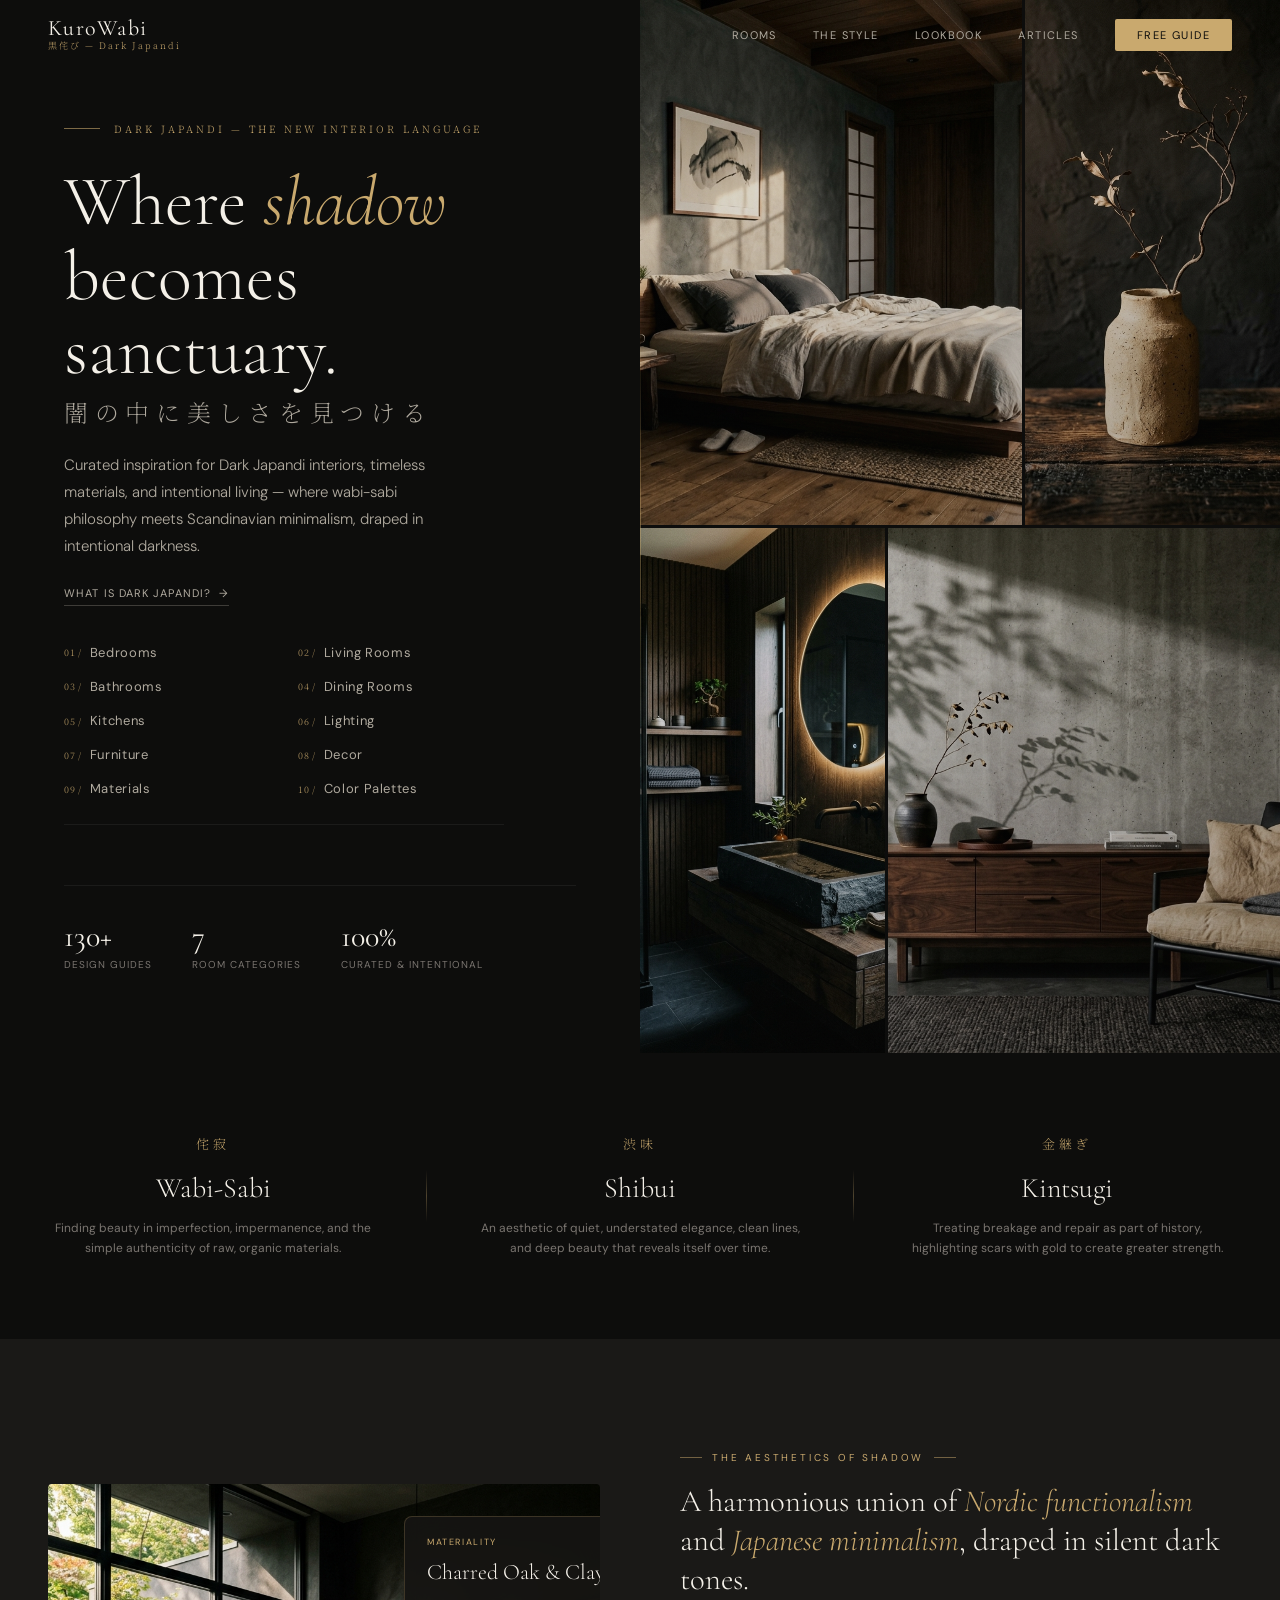
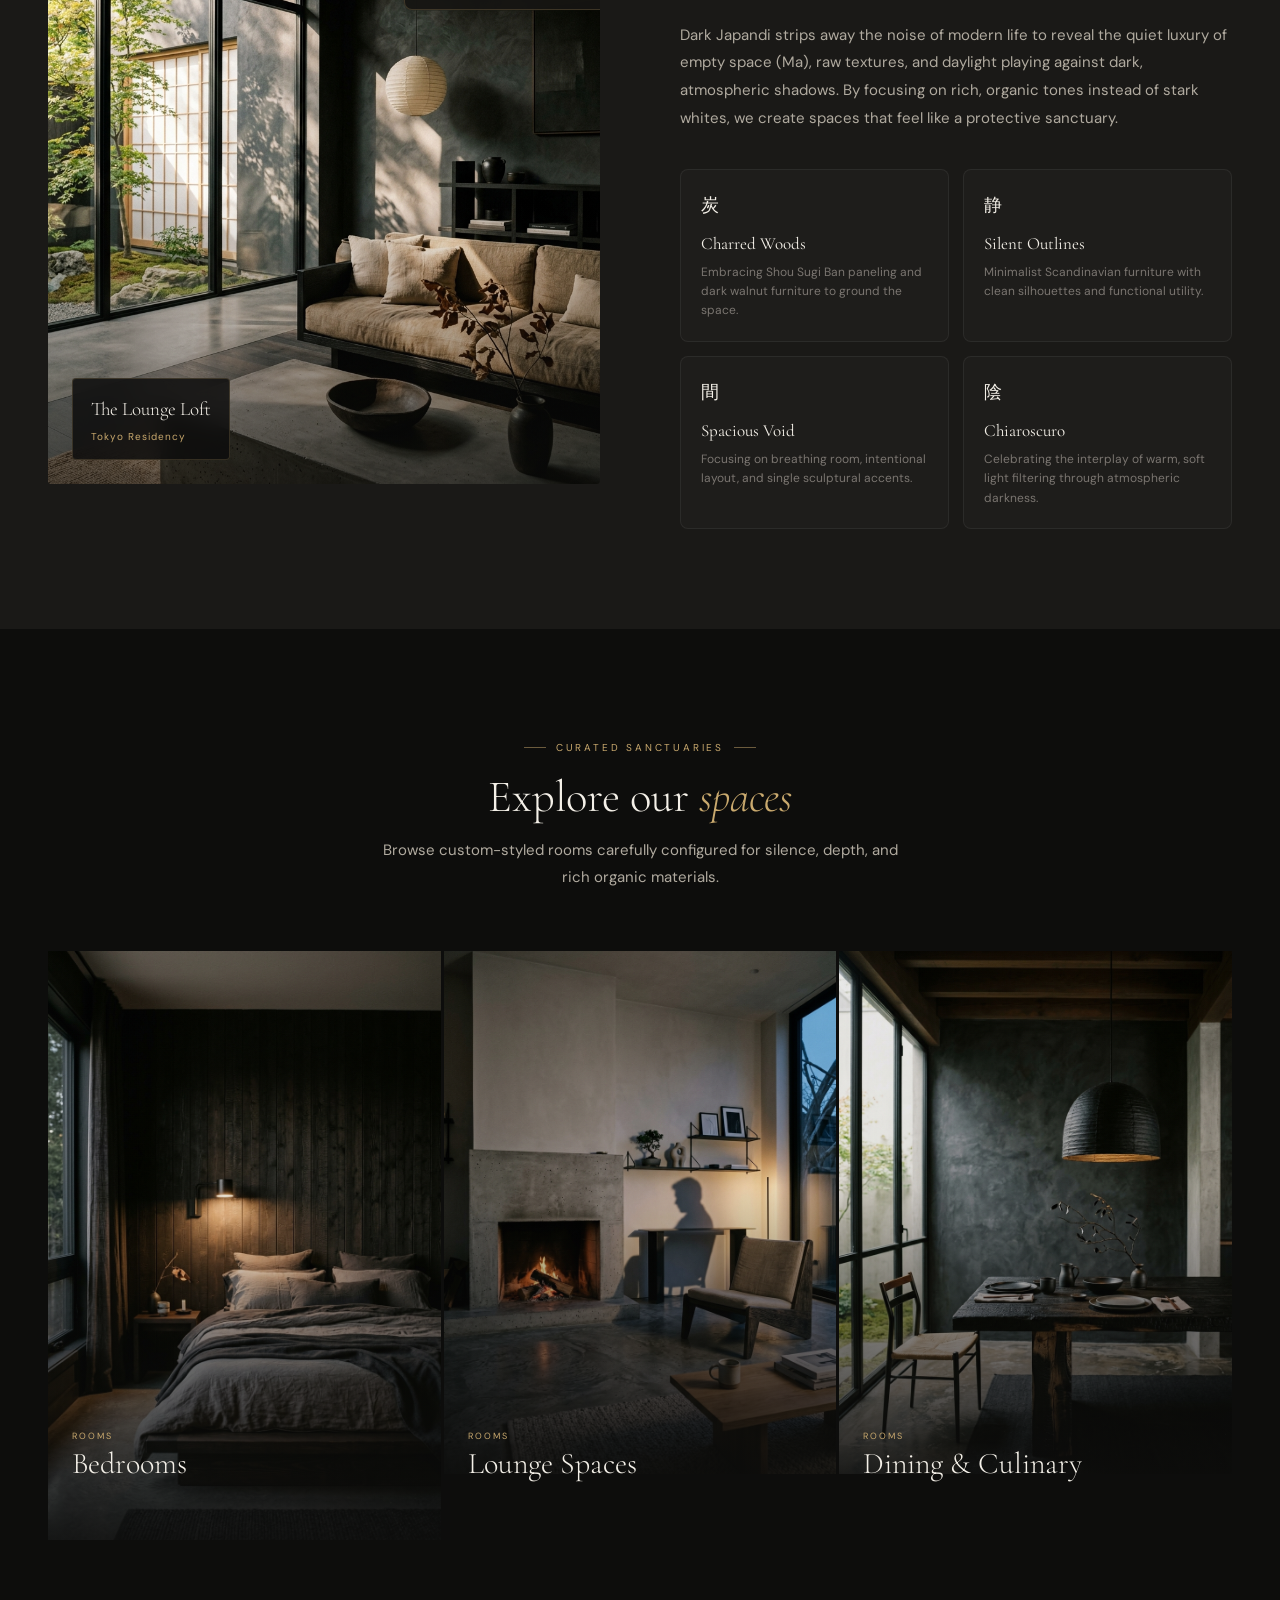
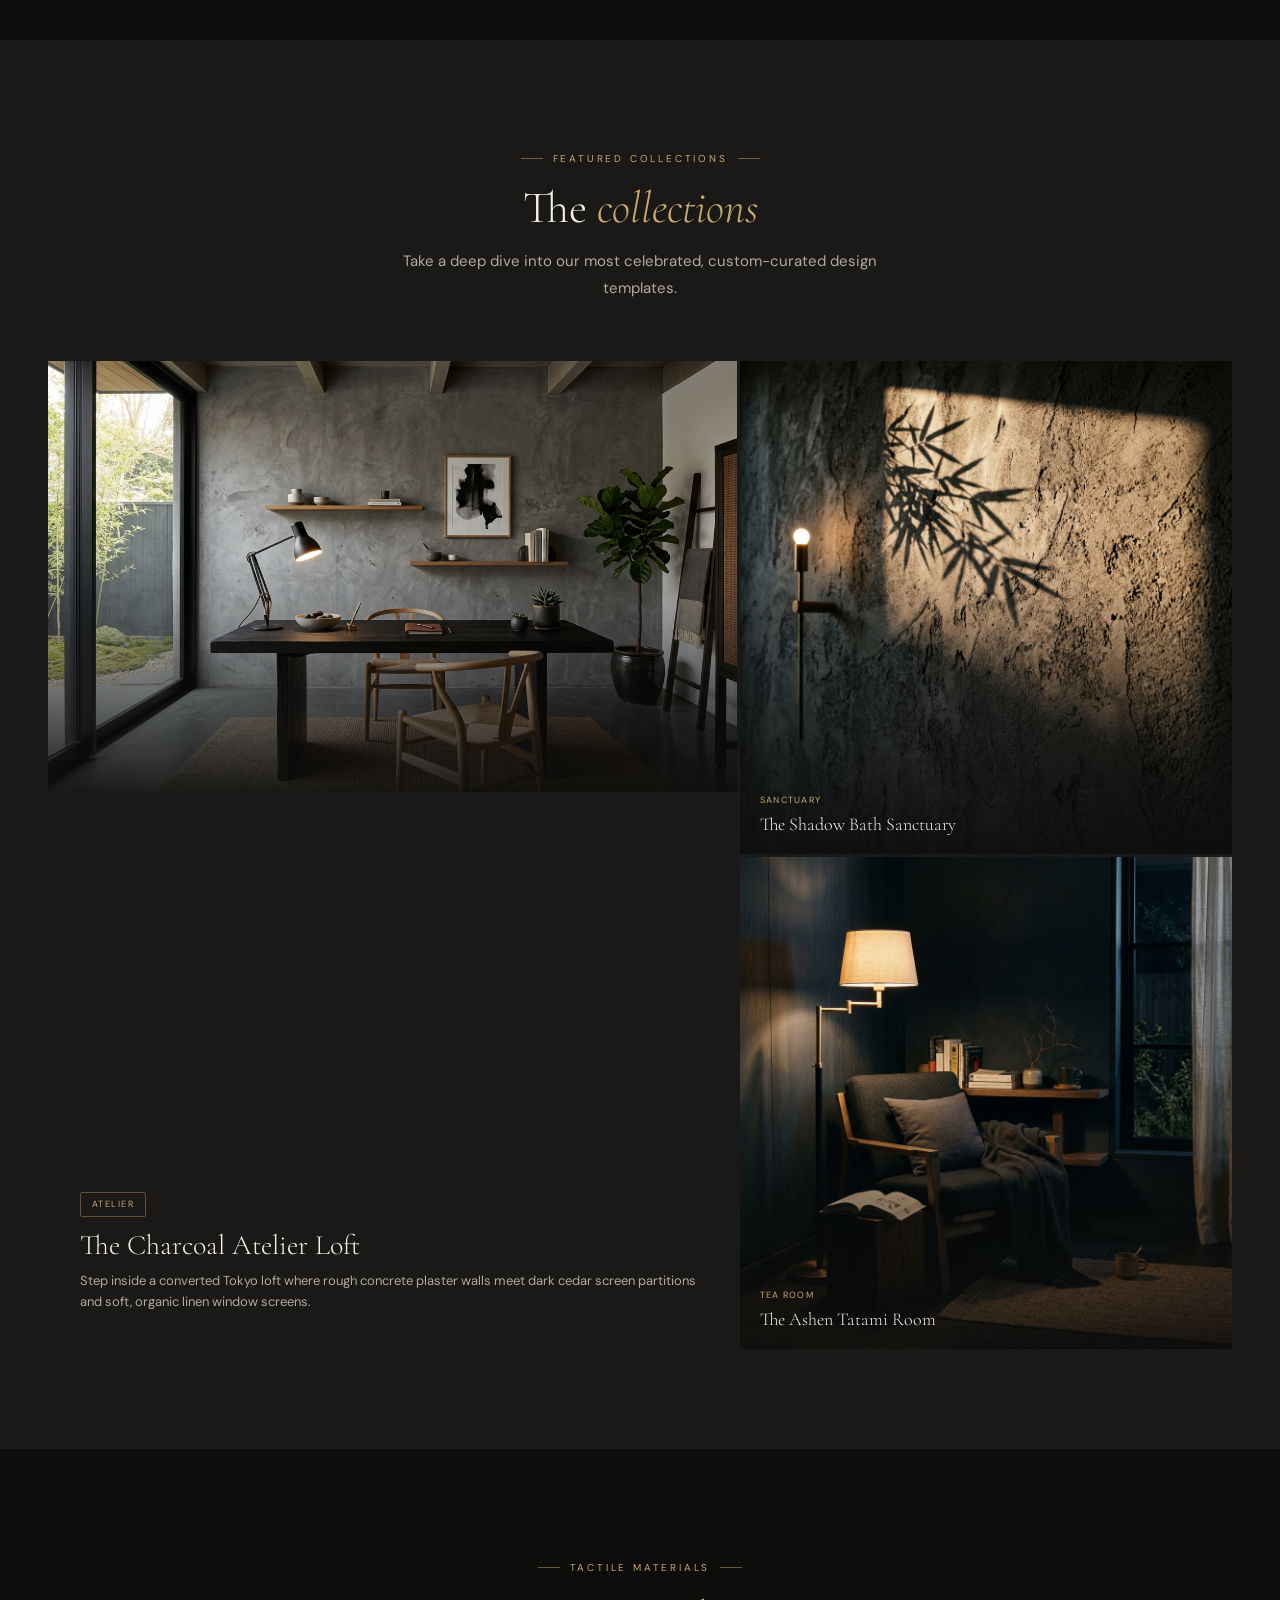
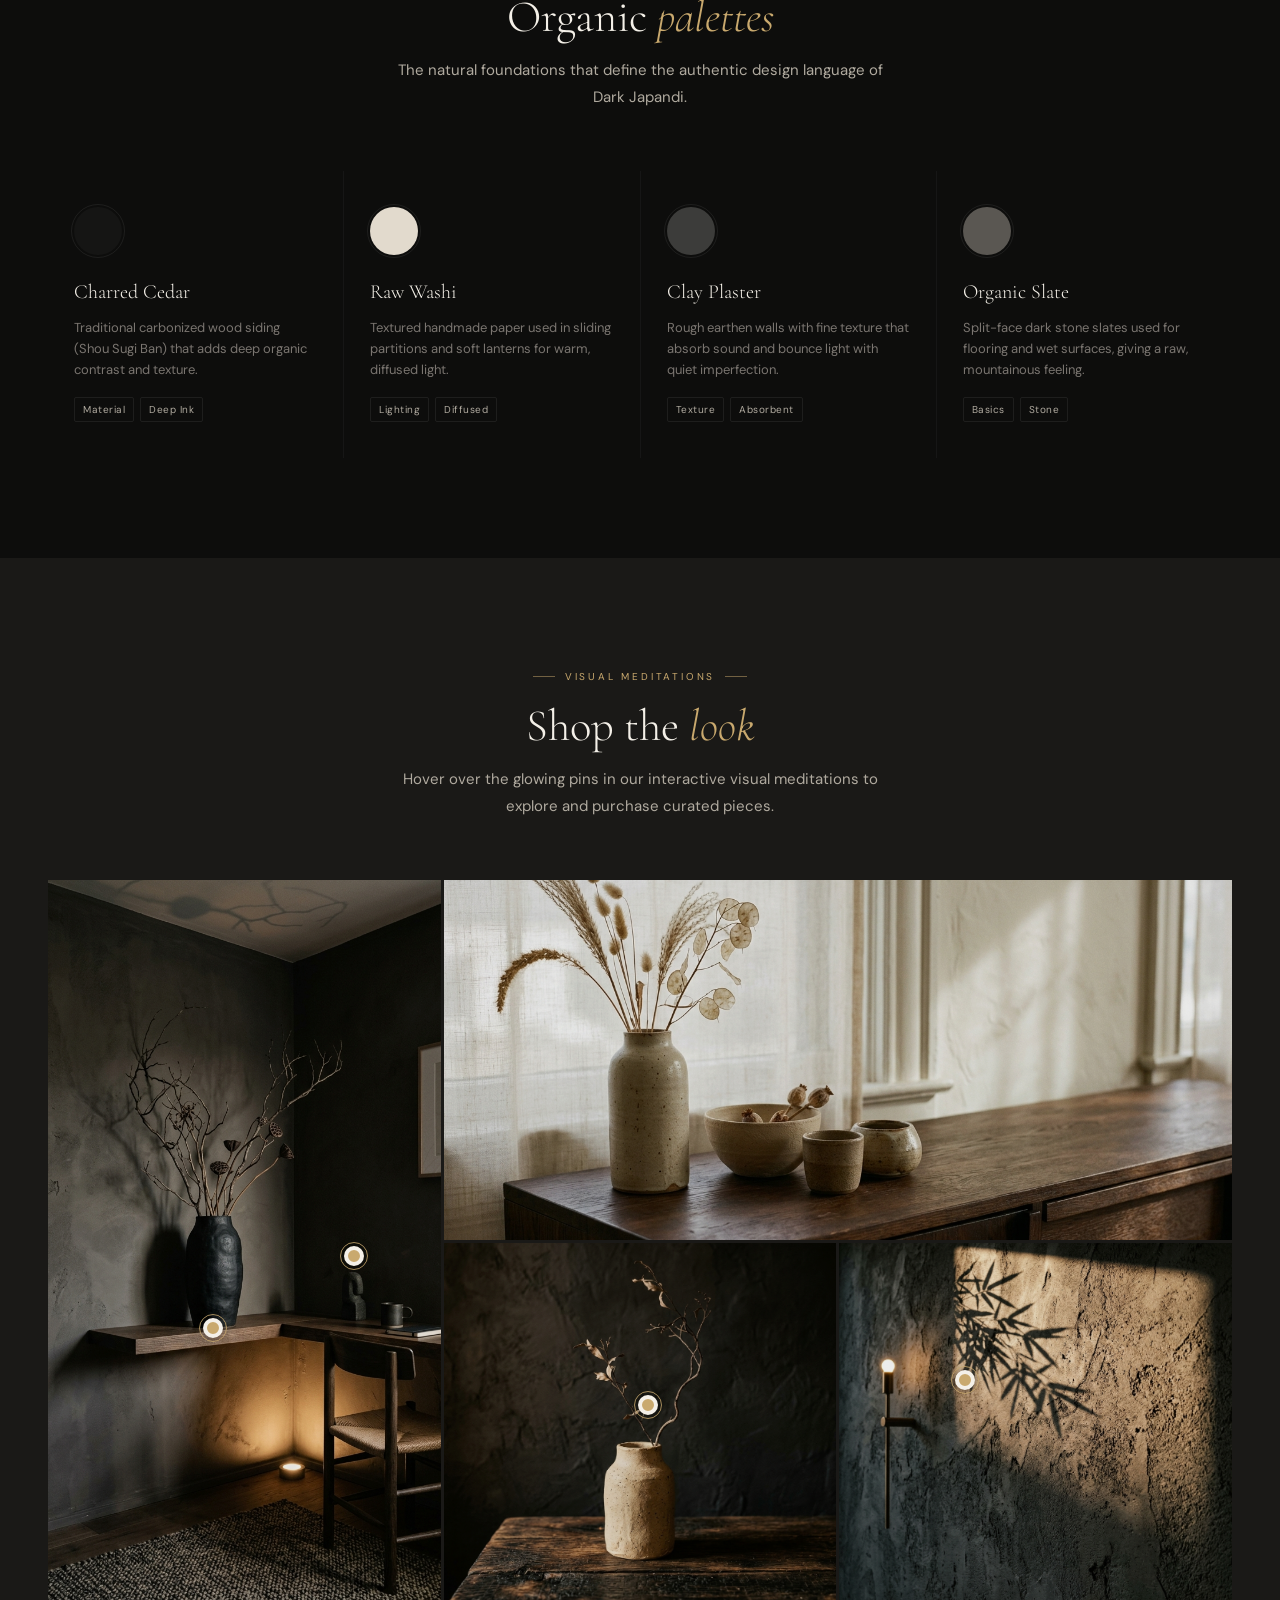
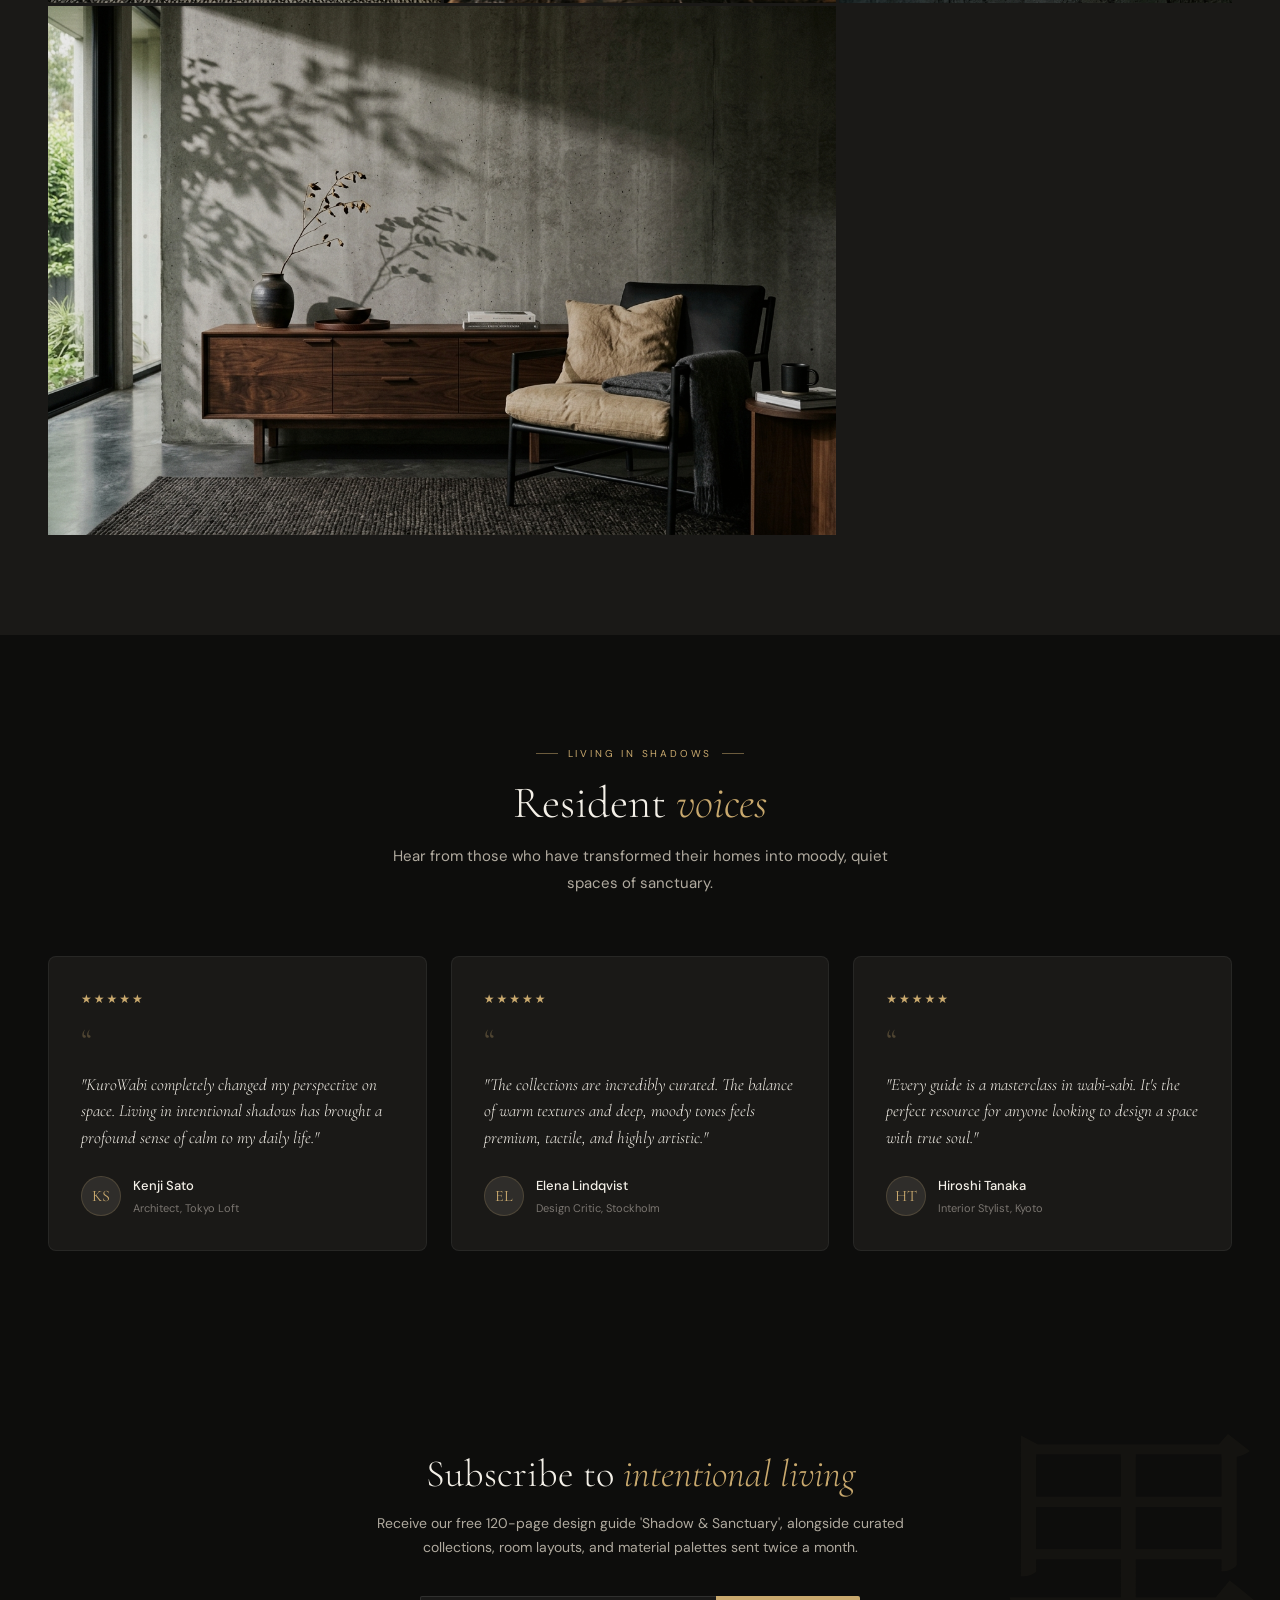
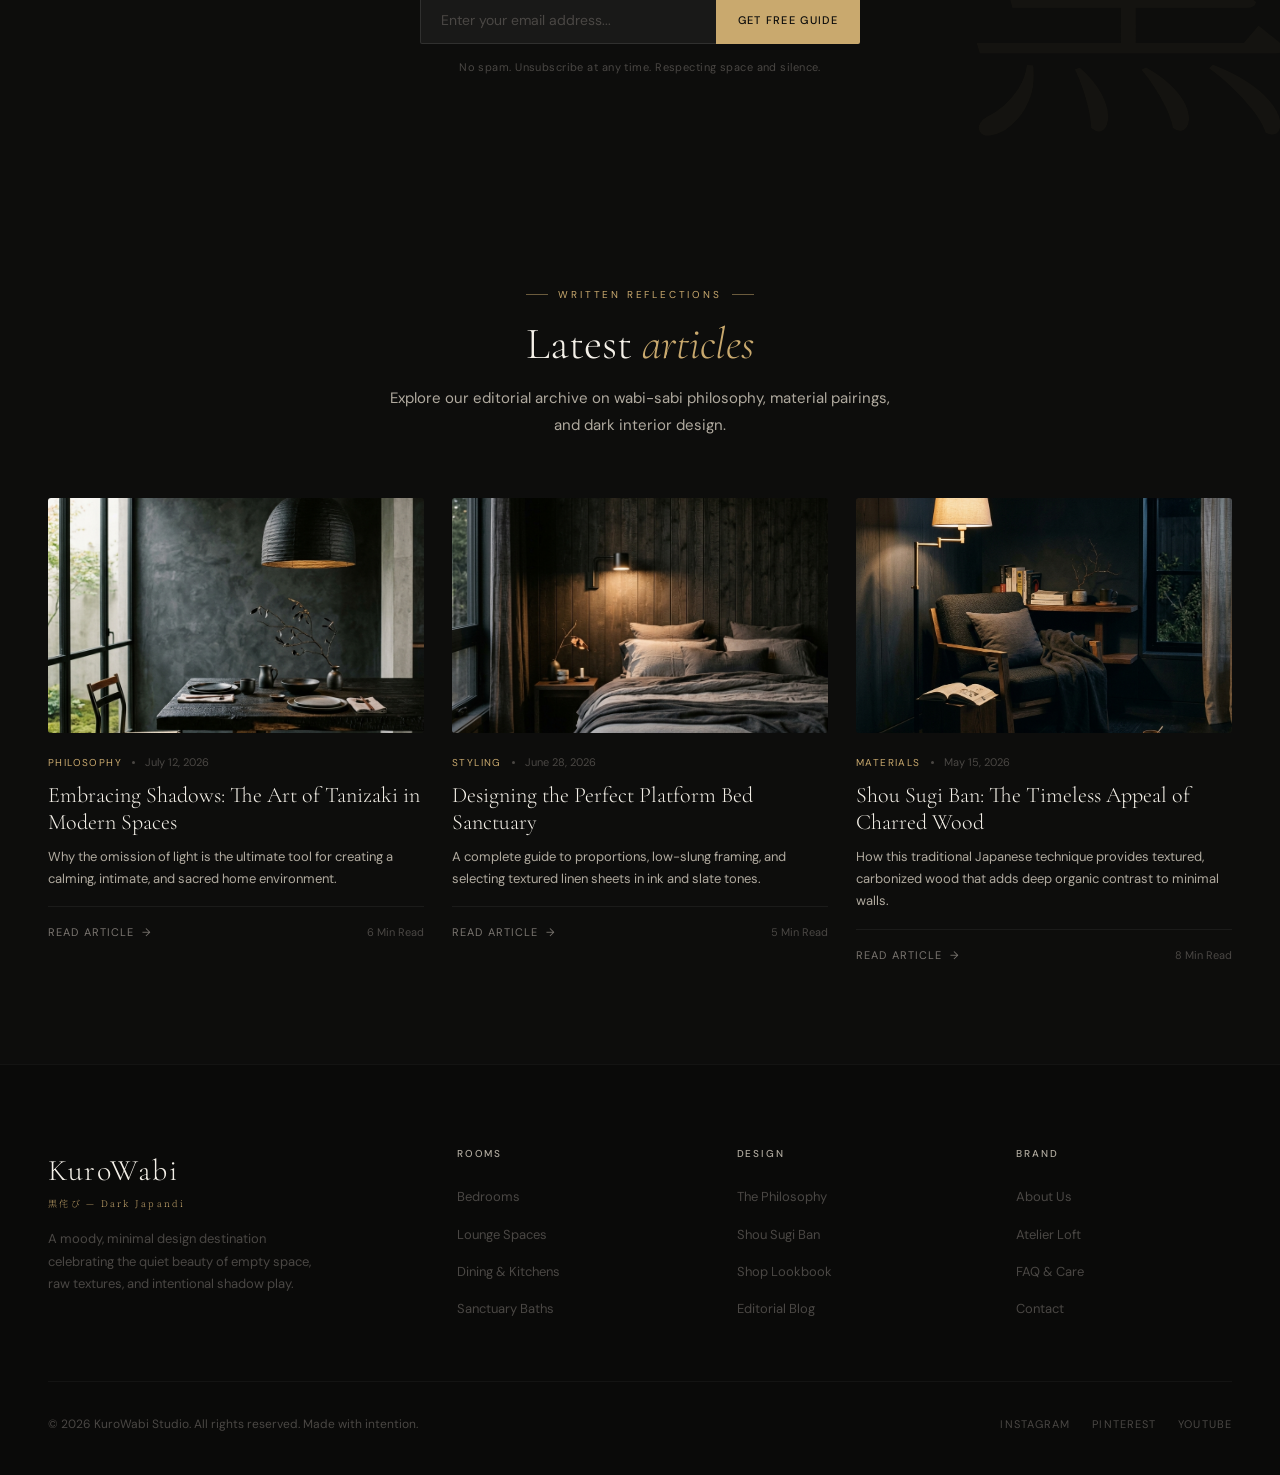
==== index.html @ a4a44131 "Replace generic Explore Rooms button with 10 detailed topical category silo links" ====
<!DOCTYPE html>
<html lang="en">
<head>
  <meta charset="UTF-8">
  <meta name="viewport" content="width=device-width, initial-scale=1.0">
  <title>KuroWabi — Dark Japandi Interior Design</title>
  <meta name="description" content="Curated inspiration for Dark Japandi interiors, timeless materials, and intentional living. Room guides, design ideas, and shop-the-look collections for moody, minimal, intentional spaces.">
  <link rel="preconnect" href="https://fonts.googleapis.com">
  <link href="https://fonts.googleapis.com/css2?family=Cormorant+Garamond:ital,wght@0,300;0,400;0,600;1,300;1,400&family=DM+Sans:wght@300;400;500&family=Noto+Serif+JP:wght@200;300&display=swap" rel="stylesheet">
  <link rel="stylesheet" href="index.css">
</head>
<body>

<div id="pgbar"></div>

<!-- NAV -->
<header id="nav">
  <a href="index.html" class="logo" aria-label="KuroWabi Home">
    <span class="en">KuroWabi</span>
    <span class="jp">黒侘び — Dark Japandi</span>
  </a>
  <ul class="nl">
    <li><a href="#rooms">Rooms</a></li>
    <li><a href="#guide">The Style</a></li>
    <li><a href="#lookbook">Lookbook</a></li>
    <li><a href="#articles">Articles</a></li>
    <li><a href="#newsletter" class="cta">Free Guide</a></li>
  </ul>
  <div class="hbg" onclick="toggleMenu()">
    <span></span>
    <span></span>
    <span></span>
  </div>
</header>

<div class="mmenu" id="mm">
  <span class="mclose" onclick="toggleMenu()">✕</span>
  <a href="#rooms" onclick="toggleMenu()">Rooms</a>
  <a href="#guide" onclick="toggleMenu()">The Style</a>
  <a href="#lookbook" onclick="toggleMenu()">Lookbook</a>
  <a href="#articles" onclick="toggleMenu()">Articles</a>
  <a href="#newsletter" onclick="toggleMenu()">Free Guide</a>
</div>

<!-- SEMANTIC MAIN -->
<main>


<!-- HERO -->
<section class="hero" aria-labelledby="hero-title">
  <div class="hl">
    <div class="eyebrow"><span>Dark Japandi — The New Interior Language</span></div>
    <h1 id="hero-title">Where <em>shadow</em><br>becomes<br>sanctuary.<span class="jpline">闇の中に美しさを見つける</span></h1>
    <p class="hsub">Curated inspiration for Dark Japandi interiors, timeless materials, and intentional living — where wabi-sabi philosophy meets Scandinavian minimalism, draped in intentional darkness.</p>
    <div class="hact" style="margin-top: 24px;">
      <a href="#guide" class="bg">What is Dark Japandi? &nbsp;→</a>
    </div>
    <div class="hsilos-grid">
      <a href="#rooms" class="hsilo-link"><span>01 /</span> Bedrooms</a>
      <a href="#rooms" class="hsilo-link"><span>02 /</span> Living Rooms</a>
      <a href="#rooms" class="hsilo-link"><span>03 /</span> Bathrooms</a>
      <a href="#rooms" class="hsilo-link"><span>04 /</span> Dining Rooms</a>
      <a href="#rooms" class="hsilo-link"><span>05 /</span> Kitchens</a>
      <a href="#rooms" class="hsilo-link"><span>06 /</span> Lighting</a>
      <a href="#rooms" class="hsilo-link"><span>07 /</span> Furniture</a>
      <a href="#rooms" class="hsilo-link"><span>08 /</span> Decor</a>
      <a href="#rooms" class="hsilo-link"><span>09 /</span> Materials</a>
      <a href="#rooms" class="hsilo-link"><span>10 /</span> Color Palettes</a>
    </div>
    <div class="hstats">
      <div>
        <div class="sn" data-target="140">0+</div>
        <div class="sl">Design guides</div>
      </div>
      <div>
        <div class="sn" data-target="8">0</div>
        <div class="sl">Room categories</div>
      </div>
      <div>
        <div class="sn">100%</div>
        <div class="sl">Curated &amp; intentional</div>
      </div>
    </div>
  </div>
  <div class="hr">
    <div class="hmosaic">
      <div class="hmt">
        <div class="mc"><img src="images/hero_1.jpg" alt="Dark Japandi bedroom sanctuary" loading="eager"></div>
        <div class="mc"><img src="images/hero_2.jpg" alt="Minimalist ceramic detail" loading="eager"></div>
      </div>
      <div class="hmb">
        <div class="mc"><img src="images/hero_3.jpg" alt="Sleek slate washroom" loading="eager"></div>
        <div class="mc"><img src="images/hero_4.jpg" alt="Moody minimalist lounge corner" loading="eager"></div>
      </div>
    </div>
    <div class="hline"></div>
  </div>
</section>

<!-- PHILOSOPHY -->
<section class="phil reveal d1" aria-labelledby="phil-title">
  <h2 id="phil-title" class="visually-hidden" style="position: absolute; width: 1px; height: 1px; padding: 0; margin: -1px; overflow: hidden; clip: rect(0, 0, 0, 0); border: 0;">Core Dark Japandi Philosophies</h2>
  <dl class="phil-grid" style="display: contents;">
    <div class="pi">
      <dt>
        <span class="pjp">侘寂</span>
        <span class="pen">Wabi-Sabi</span>
      </dt>
      <dd class="pdef">Finding beauty in imperfection, impermanence, and the simple authenticity of raw, organic materials.</dd>
    </div>
    <div class="pdiv"></div>
    <div class="pi">
      <dt>
        <span class="pjp">渋味</span>
        <span class="pen">Shibui</span>
      </dt>
      <dd class="pdef">An aesthetic of quiet, understated elegance, clean lines, and deep beauty that reveals itself over time.</dd>
    </div>
    <div class="pdiv"></div>
    <div class="pi">
      <dt>
        <span class="pjp">金継ぎ</span>
        <span class="pen">Kintsugi</span>
      </dt>
      <dd class="pdef">Treating breakage and repair as part of history, highlighting scars with gold to create greater strength.</dd>
    </div>
  </dl>
</section>

<!-- EXPLAINER -->
<section class="expl" id="guide">
  <div class="expli">
    <div class="imgw reveal d1">
      <img src="images/explainer.jpg" alt="Dark Japandi living room overview" loading="lazy">
      <div class="ibadge">
        <div class="ibt">The Lounge Loft</div>
        <div class="ibs">Tokyo Residency</div>
      </div>
      <div class="fc">
        <div class="fclbl">Materiality</div>
        <div class="fcval">Charred Oak &amp; Clay</div>
      </div>
    </div>
    <div class="reveal d2">
      <div class="seyebrow">The Aesthetics of Shadow</div>
      <h2 class="elead">A harmonious union of <em>Nordic functionalism</em> and <em>Japanese minimalism</em>, draped in silent dark tones.</h2>
      <p class="ebody">Dark Japandi strips away the noise of modern life to reveal the quiet luxury of empty space (Ma), raw textures, and daylight playing against dark, atmospheric shadows. By focusing on rich, organic tones instead of stark whites, we create spaces that feel like a protective sanctuary.</p>
      <div class="pillars">
        <div class="pill">
          <span class="pico">炭</span>
          <h3 class="ptit">Charred Woods</h3>
          <p class="pdsc">Embracing Shou Sugi Ban paneling and dark walnut furniture to ground the space.</p>
        </div>
        <div class="pill">
          <span class="pico">静</span>
          <h3 class="ptit">Silent Outlines</h3>
          <p class="pdsc">Minimalist Scandinavian furniture with clean silhouettes and functional utility.</p>
        </div>
        <div class="pill">
          <span class="pico">間</span>
          <h3 class="ptit">Spacious Void</h3>
          <p class="pdsc">Focusing on breathing room, intentional layout, and single sculptural accents.</p>
        </div>
        <div class="pill">
          <span class="pico">陰</span>
          <h3 class="ptit">Chiaroscuro</h3>
          <p class="pdsc">Celebrating the interplay of warm, soft light filtering through atmospheric darkness.</p>
        </div>
      </div>
    </div>
  </div>
</section>

<!-- CATEGORIES -->
<section class="cats" id="rooms">
  <div class="catsi">
    <div class="sh reveal d1">
      <span class="seyebrow">Curated Sanctuaries</span>
      <h2 class="stitle">Explore our <em>spaces</em></h2>
      <p class="ssub">Browse custom-styled rooms carefully configured for silence, depth, and rich organic materials.</p>
    </div>
    <div class="cgrid reveal d2">
      <div class="cc">
        <div class="cci">
          <img src="images/cat_bedroom.jpg" alt="Dark Japandi bedrooms" loading="lazy">
          <div class="cov"></div>
        </div>
        <div class="ccon">
          <span class="clbl">Rooms</span>
          <h3 class="cname">Bedrooms</h3>
          <span class="ccount">18 Collections</span>
        </div>
        <div class="carr">→</div>
      </div>
      <div class="cc">
        <div class="cci">
          <img src="images/cat_lounge.jpg" alt="Dark Japandi lounge rooms" loading="lazy">
          <div class="cov"></div>
        </div>
        <div class="ccon">
          <span class="clbl">Rooms</span>
          <h3 class="cname">Lounge Spaces</h3>
          <span class="ccount">24 Collections</span>
        </div>
        <div class="carr">→</div>
      </div>
      <div class="cc">
        <div class="cci">
          <img src="images/cat_dining.jpg" alt="Dark Japandi culinary spaces" loading="lazy">
          <div class="cov"></div>
        </div>
        <div class="ccon">
          <span class="clbl">Rooms</span>
          <h3 class="cname">Dining &amp; Culinary</h3>
          <span class="ccount">12 Collections</span>
        </div>
        <div class="carr">→</div>
      </div>
    </div>
  </div>
</section>

<!-- FEATURED -->
<section class="feat">
  <div class="feati">
    <div class="sh reveal d1">
      <span class="seyebrow">Featured Collections</span>
      <h2 class="stitle">The <em>collections</em></h2>
      <p class="ssub">Take a deep dive into our most celebrated, custom-curated design templates.</p>
    </div>
    <div class="fgrid reveal d2">
      <div class="fm">
        <div class="fmi">
          <img src="images/feat_main.jpg" alt="The Charcoal Atelier Loft" loading="lazy">
        </div>
        <div class="fmeta">
          <span class="ftag">Atelier</span>
          <h3 class="ftit">The Charcoal Atelier Loft</h3>
          <p class="fexc">Step inside a converted Tokyo loft where rough concrete plaster walls meet dark cedar screen partitions and soft, organic linen window screens.</p>
        </div>
      </div>
      <div class="fsb">
        <div class="fs">
          <div class="fsi">
            <img src="images/feat_side_1.jpg" alt="The Sanctuary Washroom" loading="lazy">
          </div>
          <div class="fsmeta">
            <span class="fstag">Sanctuary</span>
            <h4 class="fstit">The Shadow Bath Sanctuary</h4>
          </div>
        </div>
        <div class="fs">
          <div class="fsi">
            <img src="images/feat_side_2.jpg" alt="The Ashen Tatami Room" loading="lazy">
          </div>
          <div class="fsmeta">
            <span class="fstag">Tea Room</span>
            <h4 class="fstit">The Ashen Tatami Room</h4>
          </div>
        </div>
      </div>
    </div>
  </div>
</section>

<!-- ELEMENTS -->
<section class="elems">
  <div class="elemsi">
    <div class="sh reveal d1">
      <span class="seyebrow">Tactile Materials</span>
      <h2 class="stitle">Organic <em>palettes</em></h2>
      <p class="ssub">The natural foundations that define the authentic design language of Dark Japandi.</p>
    </div>
    <div class="egrid reveal d2">
      <div class="ecard">
        <div class="esw" style="background: #151514;"></div>
        <h3 class="etit">Charred Cedar</h3>
        <p class="edsc">Traditional carbonized wood siding (Shou Sugi Ban) that adds deep organic contrast and texture.</p>
        <div class="etags">
          <span class="etag">Material</span>
          <span class="etag">Deep Ink</span>
        </div>
      </div>
      <div class="ecard">
        <div class="esw" style="background: #e2dacd;"></div>
        <h3 class="etit">Raw Washi</h3>
        <p class="edsc">Textured handmade paper used in sliding partitions and soft lanterns for warm, diffused light.</p>
        <div class="etags">
          <span class="etag">Lighting</span>
          <span class="etag">Diffused</span>
        </div>
      </div>
      <div class="ecard">
        <div class="esw" style="background: #3c3c3a;"></div>
        <h3 class="etit">Clay Plaster</h3>
        <p class="edsc">Rough earthen walls with fine texture that absorb sound and bounce light with quiet imperfection.</p>
        <div class="etags">
          <span class="etag">Texture</span>
          <span class="etag">Absorbent</span>
        </div>
      </div>
      <div class="ecard">
        <div class="esw" style="background: #5a5752;"></div>
        <h3 class="etit">Organic Slate</h3>
        <p class="edsc">Split-face dark stone slates used for flooring and wet surfaces, giving a raw, mountainous feeling.</p>
        <div class="etags">
          <span class="etag">Basics</span>
          <span class="etag">Stone</span>
        </div>
      </div>
    </div>
  </div>
</section>

<!-- LOOKBOOK -->
<section class="lkbk" id="lookbook">
  <div class="lkbki">
    <div class="sh reveal d1">
      <span class="seyebrow">Visual Meditations</span>
      <h2 class="stitle">Shop the <em>look</em></h2>
      <p class="ssub">Hover over the glowing pins in our interactive visual meditations to explore and purchase curated pieces.</p>
    </div>
    <div class="lgrid reveal d2">
      <div class="lc tall" id="lk-card-1">
        <img src="images/lk_1.jpg" alt="Japandi room details" loading="lazy">
        <span class="llabel">Lounge Seating corner</span>
      </div>
      <div class="lc wide" id="lk-card-2">
        <img src="images/lk_2.jpg" alt="Low sideboard detail" loading="lazy">
        <span class="llabel">Wabi Lowboard</span>
      </div>
      <div class="lc" id="lk-card-3">
        <img src="images/hero_2.jpg" alt="Ceramic decor detail" loading="lazy">
        <span class="llabel">Ceramics Study</span>
      </div>
      <div class="lc" id="lk-card-4">
        <img src="images/feat_side_1.jpg" alt="Japandi bathroom sconce" loading="lazy">
        <span class="llabel">Stone Washbasin corner</span>
      </div>
      <div class="lc wide" id="lk-card-5">
        <img src="images/hero_4.jpg" alt="Dark Japandi reading lounge" loading="lazy">
        <span class="llabel">Lounge Seating overview</span>
      </div>
    </div>
  </div>
</section>

<!-- TESTIMONIALS -->
<section class="testi">
  <div class="testii">
    <div class="sh reveal d1">
      <span class="seyebrow">Living in Shadows</span>
      <h2 class="stitle">Resident <em>voices</em></h2>
      <p class="ssub">Hear from those who have transformed their homes into moody, quiet spaces of sanctuary.</p>
    </div>
    <div class="tgrid reveal d2">
      <div class="tc">
        <div class="tstars">★★★★★</div>
        <div class="tquote">“</div>
        <p class="ttext">"KuroWabi completely changed my perspective on space. Living in intentional shadows has brought a profound sense of calm to my daily life."</p>
        <div class="tauthor">
          <div class="tavatar">KS</div>
          <div>
            <div class="tname">Kenji Sato</div>
            <div class="trole">Architect, Tokyo Loft</div>
          </div>
        </div>
      </div>
      <div class="tc">
        <div class="tstars">★★★★★</div>
        <div class="tquote">“</div>
        <p class="ttext">"The collections are incredibly curated. The balance of warm textures and deep, moody tones feels premium, tactile, and highly artistic."</p>
        <div class="tauthor">
          <div class="tavatar">EL</div>
          <div>
            <div class="tname">Elena Lindqvist</div>
            <div class="trole">Design Critic, Stockholm</div>
          </div>
        </div>
      </div>
      <div class="tc">
        <div class="tstars">★★★★★</div>
        <div class="tquote">“</div>
        <p class="ttext">"Every guide is a masterclass in wabi-sabi. It's the perfect resource for anyone looking to design a space with true soul."</p>
        <div class="tauthor">
          <div class="tavatar">HT</div>
          <div>
            <div class="tname">Hiroshi Tanaka</div>
            <div class="trole">Interior Stylist, Kyoto</div>
          </div>
        </div>
      </div>
    </div>
  </div>
</section>

<!-- NEWSLETTER -->
<section class="nl-s" id="newsletter">
  <div class="nli reveal d1">
    <h2 class="nltit">Subscribe to <em>intentional living</em></h2>
    <p class="nlsub">Receive our free 120-page design guide 'Shadow &amp; Sanctuary', alongside curated collections, room layouts, and material palettes sent twice a month.</p>
    <form class="nlform" onsubmit="event.preventDefault(); alert('Thank you for subscribing to KuroWabi.');">
      <input type="email" placeholder="Enter your email address..." required>
      <button type="submit">Get Free Guide</button>
    </form>
    <p class="nlnote">No spam. Unsubscribe at any time. Respecting space and silence.</p>
  </div>
</section>

<!-- ARTICLES -->
<section class="artss" id="articles" aria-labelledby="articles-title">
  <div class="artsi">
    <div class="sh reveal d1">
      <span class="seyebrow">Written Reflections</span>
      <h2 id="articles-title" class="stitle">Latest <em>articles</em></h2>
      <p class="ssub">Explore our editorial archive on wabi-sabi philosophy, material pairings, and dark interior design.</p>
    </div>
    <div class="agrid reveal d2">
      <article class="ac" onclick="location.href='index.html#guide'">
        <div class="aimg">
          <div class="aimgi">
            <img src="images/cat_dining.jpg" alt="Article: Embracing Shadows" loading="lazy">
          </div>
        </div>
        <div class="ameta">
          <span class="atag">Philosophy</span>
          <span class="adot"></span>
          <span class="adate"><time datetime="2026-07-12">July 12, 2026</time></span>
        </div>
        <h3 class="atit">Embracing Shadows: The Art of Tanizaki in Modern Spaces</h3>
        <p class="aexc">Why the omission of light is the ultimate tool for creating a calming, intimate, and sacred home environment.</p>
        <div class="aftr">
          <span class="aread">Read Article &nbsp;→</span>
          <span class="atime">6 Min Read</span>
        </div>
      </article>
      <article class="ac" onclick="location.href='bedroom-guide.html'">
        <div class="aimg">
          <div class="aimgi">
            <img src="images/cat_bedroom.jpg" alt="Article: Platform Bed Sanctuary" loading="lazy">
          </div>
        </div>
        <div class="ameta">
          <span class="atag">Styling</span>
          <span class="adot"></span>
          <span class="adate"><time datetime="2026-06-28">June 28, 2026</time></span>
        </div>
        <h3 class="atit">Designing the Perfect Platform Bed Sanctuary</h3>
        <p class="aexc">A complete guide to proportions, low-slung framing, and selecting textured linen sheets in ink and slate tones.</p>
        <div class="aftr">
          <span class="aread">Read Article &nbsp;→</span>
          <span class="atime">5 Min Read</span>
        </div>
      </article>
      <article class="ac" onclick="location.href='index.html#guide'">
        <div class="aimg">
          <div class="aimgi">
            <img src="images/feat_side_2.jpg" alt="Article: Shou Sugi Ban charred wood" loading="lazy">
          </div>
        </div>
        <div class="ameta">
          <span class="atag">Materials</span>
          <span class="adot"></span>
          <span class="adate"><time datetime="2026-05-15">May 15, 2026</time></span>
        </div>
        <h3 class="atit">Shou Sugi Ban: The Timeless Appeal of Charred Wood</h3>
        <p class="aexc">How this traditional Japanese technique provides textured, carbonized wood that adds deep organic contrast to minimal walls.</p>
        <div class="aftr">
          <span class="aread">Read Article &nbsp;→</span>
          <span class="atime">8 Min Read</span>
        </div>
      </article>
    </div>
  </div>
</section>

</main>

<!-- FOOTER -->
<footer>
  <div class="fti">
    <div class="ftop">
      <div class="fb">
        <h3 class="fbn">KuroWabi</h3>
        <h4 class="fbj">黒侘び — Dark Japandi</h4>
        <p>A moody, minimal design destination celebrating the quiet beauty of empty space, raw textures, and intentional shadow play.</p>
      </div>
      <div>
        <h4 class="fct">Rooms</h4>
        <ul class="flinks">
          <li><a href="#rooms">Bedrooms</a></li>
          <li><a href="#rooms">Lounge Spaces</a></li>
          <li><a href="#rooms">Dining &amp; Kitchens</a></li>
          <li><a href="#rooms">Sanctuary Baths</a></li>
        </ul>
      </div>
      <div>
        <h4 class="fct">Design</h4>
        <ul class="flinks">
          <li><a href="#guide">The Philosophy</a></li>
          <li><a href="#guide">Shou Sugi Ban</a></li>
          <li><a href="#lookbook">Shop Lookbook</a></li>
          <li><a href="#articles">Editorial Blog</a></li>
        </ul>
      </div>
      <div>
        <h4 class="fct">Brand</h4>
        <ul class="flinks">
          <li><a href="#">About Us</a></li>
          <li><a href="#">Atelier Loft</a></li>
          <li><a href="#">FAQ &amp; Care</a></li>
          <li><a href="#">Contact</a></li>
        </ul>
      </div>
    </div>
    <div class="fbot">
      <div class="fcopy">
        &copy; 2026 KuroWabi Studio. All rights reserved. Made with intention.
      </div>
      <div class="fsoc">
        <a href="#">Instagram</a>
        <a href="#">Pinterest</a>
        <a href="#">YouTube</a>
      </div>
    </div>
  </div>
</footer>

<script src="index.js"></script>

<!-- SCHEMA JSON-LD -->
<script type="application/ld+json">
{
  "@context": "https://schema.org",
  "@graph": [
    {
      "@type": "Organization",
      "@id": "https://kurowabi.pages.dev/#organization",
      "name": "KuroWabi",
      "url": "https://kurowabi.pages.dev",
      "description": "Curated inspiration for Dark Japandi interiors, timeless materials, and intentional living.",
      "sameAs": [
        "https://pinterest.com/kurowabi",
        "https://instagram.com/kurowabi"
      ]
    },
    {
      "@type": "WebPage",
      "@id": "https://kurowabi.pages.dev/#webpage",
      "url": "https://kurowabi.pages.dev",
      "name": "KuroWabi — Dark Japandi Interior Design",
      "description": "Curated ideas, room guides and shop-the-look collections for moody, minimal, intentional Dark Japandi spaces.",
      "isPartOf": { "@id": "https://kurowabi.pages.dev/#organization" },
      "about": [
        { "@type": "Thing", "name": "Dark Japandi", "sameAs": "https://www.wikidata.org/wiki/Q107325593" },
        { "@type": "Thing", "name": "Wabi-Sabi", "sameAs": "https://www.wikidata.org/wiki/Q842829" },
        { "@type": "Thing", "name": "Minimalism", "sameAs": "https://www.wikidata.org/wiki/Q188488" }
      ]
    },
    {
      "@type": "ItemList",
      "@id": "https://kurowabi.pages.dev/#rooms-list",
      "name": "Dark Japandi Room Categories",
      "itemListElement": [
        { "@type": "ListItem", "position": 1, "name": "Dark Japandi Bedrooms", "url": "https://kurowabi.pages.dev/#rooms" },
        { "@type": "ListItem", "position": 2, "name": "Dark Japandi Lounge Spaces", "url": "https://kurowabi.pages.dev/#rooms" },
        { "@type": "ListItem", "position": 3, "name": "Dark Japandi Dining & Culinary", "url": "https://kurowabi.pages.dev/#rooms" }
      ]
    }
  ]
}
</script>

</body>
</html>
---- index.css ----
:root {
  --ink: #0d0d0c;
  --ink-2: #1a1917;
  --ash: #2f2d2a;
  --stone: #4a4744;
  --sand: #7a7570;
  --mist: #b0aa9f;
  --cream: #f4f0e8;
  --gold: #c9a96e;
  --gold-l: #e2c99a;
  --fd: 'Cormorant Garamond', Georgia, serif;
  --fj: 'Noto Serif JP', serif;
  --fb: 'DM Sans', system-ui, sans-serif;
  --max: 1280px;
}

*, *::before, *::after {
  box-sizing: border-box;
  margin: 0;
  padding: 0;
}

html {
  scroll-behavior: smooth;
}

body {
  font-family: var(--fb);
  background: var(--ink);
  color: var(--cream);
  line-height: 1.7;
  overflow-x: hidden;
}

img {
  max-width: 100%;
  display: block;
  object-fit: cover;
}

a {
  color: inherit;
  text-decoration: none;
}

@keyframes fadeUp {
  from {
    opacity: 0;
    transform: translateY(30px);
  }
  to {
    opacity: 1;
    transform: none;
  }
}

@keyframes fadeIn {
  from {
    opacity: 0;
  }
  to {
    opacity: 1;
  }
}

@keyframes float {
  0%, 100% {
    transform: translateY(0);
  }
  50% {
    transform: translateY(-8px);
  }
}

@keyframes breathe {
  0%, 100% {
    opacity: .25;
  }
  50% {
    opacity: .7;
  }
}

@keyframes kb {
  0% {
    transform: scale(1);
  }
  100% {
    transform: scale(1.07);
  }
}

@keyframes progressW {
  from {
    width: 0;
  }
}

.reveal {
  opacity: 0;
  transform: translateY(26px);
  transition: opacity .75s ease, transform .75s ease;
}

.reveal.in {
  opacity: 1;
  transform: none;
}

.d1 { transition-delay: .1s; }
.d2 { transition-delay: .2s; }
.d3 { transition-delay: .3s; }
.d4 { transition-delay: .4s; }

/* ── PROGRESS ── */
#pgbar {
  position: fixed;
  top: 0;
  left: 0;
  height: 2px;
  background: var(--gold);
  z-index: 200;
  width: 0;
  transition: width .12s linear;
}

/* ── NAV ── */
#nav {
  position: fixed;
  inset: 0 0 auto;
  height: 68px;
  padding: 0 48px;
  display: flex;
  align-items: center;
  justify-content: space-between;
  z-index: 100;
  transition: background .4s, border-color .4s;
  border-bottom: 1px solid transparent;
}

#nav.sc {
  background: rgba(13, 13, 12, .96);
  backdrop-filter: blur(20px);
  border-color: rgba(201, 169, 110, .12);
}

.logo {
  display: flex;
  flex-direction: column;
  gap: 2px;
  line-height: 1;
}

.logo .en {
  font-family: var(--fd);
  font-size: 22px;
  font-weight: 400;
  letter-spacing: .08em;
}

.logo .jp {
  font-family: var(--fj);
  font-size: 9px;
  font-weight: 200;
  letter-spacing: .22em;
  color: var(--gold);
}

.nl {
  display: flex;
  align-items: center;
  gap: 36px;
  list-style: none;
}

.nl a {
  font-size: 11px;
  letter-spacing: .13em;
  text-transform: uppercase;
  color: var(--mist);
  transition: color .2s;
}

.nl a:hover {
  color: var(--cream);
}

.nl .cta {
  background: var(--gold);
  color: var(--ink) !important;
  padding: 9px 22px;
  border-radius: 2px;
  transition: background .2s !important;
}

.nl .cta:hover {
  background: var(--gold-l) !important;
}

.hbg {
  display: none;
  flex-direction: column;
  gap: 5px;
  cursor: pointer;
  padding: 8px;
}

.hbg span {
  width: 24px;
  height: 1.5px;
  background: var(--cream);
  display: block;
  transition: .3s;
}

.mmenu {
  display: none;
  position: fixed;
  inset: 0;
  background: var(--ink-2);
  z-index: 99;
  flex-direction: column;
  align-items: center;
  justify-content: center;
  gap: 36px;
}

.mmenu.open {
  display: flex;
}

.mmenu a {
  font-family: var(--fd);
  font-size: 32px;
  font-weight: 300;
  color: var(--cream);
  letter-spacing: .05em;
  transition: color .2s;
}

.mmenu a:hover {
  color: var(--gold);
}

.mclose {
  position: absolute;
  top: 24px;
  right: 28px;
  font-size: 26px;
  color: var(--mist);
  cursor: pointer;
}

/* ── HERO ── */
.hero {
  min-height: 100vh;
  display: grid;
  grid-template-columns: 1fr 1fr;
  overflow: hidden;
}

.hl {
  display: flex;
  flex-direction: column;
  justify-content: center;
  padding: 120px 64px 80px;
  z-index: 2;
  position: relative;
}

.eyebrow {
  display: flex;
  align-items: center;
  gap: 14px;
  margin-bottom: 28px;
  animation: fadeIn 1s .2s both;
}

.eyebrow::before {
  content: '';
  width: 36px;
  height: 1px;
  background: var(--gold);
  opacity: .6;
}

.eyebrow span {
  font-family: var(--fj);
  font-size: 10px;
  font-weight: 200;
  letter-spacing: .3em;
  color: var(--gold);
  text-transform: uppercase;
}

h1 {
  font-family: var(--fd);
  font-size: clamp(3rem, 5.5vw, 5.8rem);
  font-weight: 300;
  line-height: 1.06;
  color: var(--cream);
  animation: fadeUp 1s .4s both;
}

h1 em {
  font-style: italic;
  color: var(--gold);
}

h1 .jpline {
  display: block;
  font-family: var(--fj);
  font-size: .34em;
  font-weight: 200;
  letter-spacing: .28em;
  color: var(--mist);
  margin-top: 10px;
}

.hsub {
  font-size: 15px;
  font-weight: 300;
  color: var(--mist);
  max-width: 380px;
  line-height: 1.8;
  margin-top: 28px;
  animation: fadeUp 1s .6s both;
}

.hact {
  display: flex;
  align-items: center;
  gap: 22px;
  margin-top: 44px;
  animation: fadeUp 1s .8s both;
}

.bp {
  display: inline-flex;
  align-items: center;
  gap: 10px;
  background: var(--gold);
  color: var(--ink);
  font-size: 11px;
  font-weight: 500;
  letter-spacing: .15em;
  text-transform: uppercase;
  padding: 16px 32px;
  border-radius: 2px;
  transition: background .25s, transform .25s, box-shadow .25s;
}

.bp:hover {
  background: var(--gold-l);
  transform: translateY(-2px);
  box-shadow: 0 12px 32px rgba(201, 169, 110, .25);
}

.bg {
  font-size: 11px;
  letter-spacing: .1em;
  text-transform: uppercase;
  color: var(--mist);
  border-bottom: 1px solid rgba(176, 170, 159, .3);
  padding-bottom: 2px;
  transition: color .2s, border-color .2s;
}

.bg:hover {
  color: var(--cream);
  border-color: var(--cream);
}

.hstats {
  display: flex;
  gap: 40px;
  margin-top: 60px;
  padding-top: 36px;
  border-top: 1px solid rgba(255, 255, 255, .06);
  animation: fadeIn 1s 1s both;
}

.sn {
  font-family: var(--fd);
  font-size: 30px;
  font-weight: 400;
  color: var(--cream);
  line-height: 1;
}

.sl {
  font-size: 10px;
  letter-spacing: .1em;
  color: var(--sand);
  text-transform: uppercase;
  margin-top: 4px;
}

.hr {
  position: relative;
  overflow: hidden;
}

.hmosaic {
  position: absolute;
  inset: 0;
  display: grid;
  grid-template-rows: 1fr 1fr;
  gap: 3px;
}

.hmt {
  display: grid;
  grid-template-columns: 1.5fr 1fr;
  gap: 3px;
}

.hmb {
  display: grid;
  grid-template-columns: 1fr 1.6fr;
  gap: 3px;
}

.mc {
  overflow: hidden;
  position: relative;
}

.mc img {
  width: 100%;
  height: 100%;
  object-fit: cover;
  animation: kb 18s ease-in-out alternate infinite;
}

.mc:nth-child(2) img { animation-delay: -5s; }
.mc:nth-child(3) img { animation-delay: -9s; }
.mc:nth-child(4) img { animation-delay: -14s; }

.mc::after {
  content: '';
  position: absolute;
  inset: 0;
  background: linear-gradient(180deg, rgba(13, 13, 12, .05) 0%, rgba(13, 13, 12, .3) 100%);
}

.hline {
  position: absolute;
  left: 0;
  top: 50%;
  transform: translateY(-50%);
  width: 1px;
  height: 38%;
  background: linear-gradient(180deg, transparent, rgba(201, 169, 110, .45), transparent);
  animation: breathe 3s ease-in-out infinite;
  z-index: 3;
}

/* ── PHILOSOPHY ── */
.phil {
  padding: 80px 48px;
  max-width: var(--max);
  margin: 0 auto;
  display: grid;
  grid-template-columns: 1fr 1px 1fr 1px 1fr;
  gap: 48px;
  align-items: center;
}

.pdiv {
  width: 1px;
  height: 52px;
  background: linear-gradient(180deg, transparent, rgba(201, 169, 110, .35), transparent);
  margin: 0 auto;
}

.pi {
  text-align: center;
}

.pjp {
  font-family: var(--fj);
  font-size: 13px;
  font-weight: 200;
  letter-spacing: .3em;
  color: var(--gold);
  display: block;
  margin-bottom: 10px;
}

.pen {
  font-family: var(--fd);
  font-size: 28px;
  font-weight: 300;
  color: var(--cream);
  display: block;
  margin-bottom: 6px;
}

.pdef {
  font-size: 12px;
  color: var(--sand);
  line-height: 1.65;
}

/* ── SHARED ── */
.seyebrow {
  display: inline-flex;
  align-items: center;
  gap: 10px;
  font-size: 10px;
  font-weight: 400;
  letter-spacing: .28em;
  text-transform: uppercase;
  color: var(--gold);
  margin-bottom: 16px;
}

.seyebrow::before, .seyebrow::after {
  content: '';
  width: 22px;
  height: 1px;
  background: currentColor;
  opacity: .5;
}

.stitle {
  font-family: var(--fd);
  font-size: clamp(2rem, 3.5vw, 3.2rem);
  font-weight: 300;
  color: var(--cream);
  line-height: 1.15;
}

.stitle em {
  font-style: italic;
  color: var(--gold);
}

.ssub {
  font-size: 15px;
  color: var(--mist);
  max-width: 520px;
  margin: 14px auto 0;
  line-height: 1.78;
}

.sh {
  text-align: center;
  margin-bottom: 60px;
}

/* ── EXPLAINER ── */
.expl {
  padding: 100px 48px;
  background: var(--ink-2);
}

.expli {
  max-width: var(--max);
  margin: 0 auto;
  display: grid;
  grid-template-columns: 1fr 1fr;
  gap: 80px;
  align-items: center;
}

.imgw {
  position: relative;
  border-radius: 4px;
  overflow: hidden;
}

.imgw img {
  width: 100%;
  height: 600px;
  object-fit: cover;
  display: block;
}

.imgw::after {
  content: '';
  position: absolute;
  inset: 0;
  background: linear-gradient(to top, rgba(13, 13, 12, .62) 0%, transparent 48%);
}

.ibadge {
  position: absolute;
  bottom: 24px;
  left: 24px;
  z-index: 2;
  background: rgba(13, 13, 12, .84);
  backdrop-filter: blur(10px);
  border: 1px solid rgba(201, 169, 110, .2);
  border-radius: 4px;
  padding: 14px 18px;
}

.ibt {
  font-family: var(--fd);
  font-size: 19px;
  font-weight: 300;
  color: var(--cream);
}

.ibs {
  font-size: 10px;
  color: var(--gold);
  letter-spacing: .1em;
  margin-top: 2px;
}

.fc {
  position: absolute;
  right: -28px;
  top: 32px;
  background: rgba(22, 21, 19, .92);
  border: 1px solid rgba(201, 169, 110, .22);
  border-radius: 8px;
  padding: 18px 22px;
  backdrop-filter: blur(14px);
  animation: float 5s ease-in-out infinite;
  z-index: 3;
  min-width: 168px;
}

.fclbl {
  font-size: 9px;
  letter-spacing: .18em;
  text-transform: uppercase;
  color: var(--gold);
}

.fcval {
  font-family: var(--fd);
  font-size: 22px;
  color: var(--cream);
  margin-top: 4px;
  font-weight: 300;
}

.elead {
  font-family: var(--fd);
  font-size: clamp(1.5rem, 2.4vw, 2.2rem);
  font-weight: 300;
  color: var(--cream);
  line-height: 1.28;
  margin-bottom: 22px;
}

.elead em {
  font-style: italic;
  color: var(--gold);
}

.ebody {
  font-size: 15px;
  color: var(--mist);
  line-height: 1.85;
  margin-bottom: 18px;
}

.pillars {
  display: grid;
  grid-template-columns: 1fr 1fr;
  gap: 14px;
  margin-top: 36px;
}

.pill {
  padding: 20px;
  border: 1px solid rgba(255, 255, 255, .06);
  border-radius: 8px;
  background: rgba(255, 255, 255, .02);
  transition: border-color .3s, background .3s;
}

.pill:hover {
  border-color: rgba(201, 169, 110, .2);
  background: rgba(201, 169, 110, .04);
}

.pico {
  font-size: 18px;
  margin-bottom: 10px;
  display: block;
}

.ptit {
  font-family: var(--fd);
  font-size: 17px;
  font-weight: 400;
  color: var(--cream);
  margin-bottom: 4px;
}

.pdsc {
  font-size: 12px;
  color: var(--sand);
  line-height: 1.6;
}

/* ── CATEGORIES ── */
.cats {
  padding: 100px 48px;
}

.catsi {
  max-width: var(--max);
  margin: 0 auto;
}

.cgrid {
  display: grid;
  grid-template-columns: repeat(3, 1fr);
  gap: 3px;
  margin-top: 60px;
}

.cc {
  position: relative;
  overflow: hidden;
  cursor: pointer;
}

.cci {
  aspect-ratio: 3/4;
  position: relative;
  overflow: hidden;
}

.cc:first-child .cci {
  aspect-ratio: 2/3;
}

.cc img {
  position: absolute;
  inset: 0;
  width: 100%;
  height: 100%;
  object-fit: cover;
  transition: transform .7s ease;
}

.cc:hover img {
  transform: scale(1.06);
}

.cov {
  position: absolute;
  inset: 0;
  background: linear-gradient(to top, rgba(13, 13, 12, .9) 0%, rgba(13, 13, 12, .08) 55%);
  transition: background .4s;
}

.cc:hover .cov {
  background: linear-gradient(to top, rgba(13, 13, 12, .95) 0%, rgba(13, 13, 12, .2) 55%);
}

.ccon {
  position: absolute;
  bottom: 0;
  left: 0;
  right: 0;
  padding: 28px 24px;
  transform: translateY(6px);
  transition: transform .4s;
}

.cc:hover .ccon {
  transform: none;
}

.clbl {
  font-size: 9px;
  letter-spacing: .22em;
  text-transform: uppercase;
  color: var(--gold);
  margin-bottom: 8px;
}

.cname {
  font-family: var(--fd);
  font-size: 30px;
  font-weight: 300;
  color: var(--cream);
  line-height: 1.1;
  margin-bottom: 10px;
}

.ccount {
  font-size: 12px;
  color: var(--mist);
  opacity: 0;
  transition: opacity .3s .1s;
}

.cc:hover .ccount {
  opacity: 1;
}

.carr {
  position: absolute;
  top: 20px;
  right: 20px;
  width: 36px;
  height: 36px;
  border: 1px solid rgba(201, 169, 110, .35);
  border-radius: 50%;
  display: flex;
  align-items: center;
  justify-content: center;
  color: var(--gold);
  opacity: 0;
  transform: scale(.8);
  transition: opacity .3s, transform .3s;
}

.cc:hover .carr {
  opacity: 1;
  transform: scale(1);
}

/* ── FEATURED ── */
.feat {
  padding: 100px 48px;
  background: var(--ink-2);
}

.feati {
  max-width: var(--max);
  margin: 0 auto;
}

.fgrid {
  display: grid;
  grid-template-columns: 1.4fr 1fr;
  gap: 3px;
  margin-top: 60px;
}

.fm {
  position: relative;
  overflow: hidden;
  cursor: pointer;
}

.fmi {
  aspect-ratio: 16/10;
  position: relative;
  overflow: hidden;
}

.fmi img {
  width: 100%;
  height: 100%;
  object-fit: cover;
  transition: transform .6s ease;
}

.fm:hover .fmi img {
  transform: scale(1.04);
}

.fmi::after {
  content: '';
  position: absolute;
  inset: 0;
  background: linear-gradient(to top, rgba(13, 13, 12, .92) 0%, transparent 55%);
}

.fmeta {
  position: absolute;
  bottom: 0;
  left: 0;
  right: 0;
  padding: 36px 32px;
  z-index: 2;
}

.ftag {
  display: inline-block;
  font-size: 9px;
  letter-spacing: .16em;
  text-transform: uppercase;
  color: var(--gold);
  border: 1px solid rgba(201, 169, 110, .4);
  padding: 4px 11px;
  border-radius: 2px;
  margin-bottom: 12px;
}

.ftit {
  font-family: var(--fd);
  font-size: 28px;
  font-weight: 300;
  color: var(--cream);
  line-height: 1.2;
  margin-bottom: 8px;
}

.fexc {
  font-size: 13px;
  color: var(--mist);
  line-height: 1.6;
}

.fsb {
  display: flex;
  flex-direction: column;
  gap: 3px;
}

.fs {
  position: relative;
  overflow: hidden;
  cursor: pointer;
  flex: 1;
}

.fsi {
  height: 100%;
  min-height: 168px;
  position: relative;
  overflow: hidden;
}

.fsi img {
  width: 100%;
  height: 100%;
  object-fit: cover;
  transition: transform .6s ease;
  min-height: 168px;
}

.fs:hover .fsi img {
  transform: scale(1.05);
}

.fsi::after {
  content: '';
  position: absolute;
  inset: 0;
  background: linear-gradient(to top, rgba(13, 13, 12, .9) 0%, transparent 55%);
}

.fsmeta {
  position: absolute;
  bottom: 0;
  left: 0;
  right: 0;
  padding: 18px 20px;
  z-index: 2;
}

.fstag {
  font-size: 9px;
  letter-spacing: .14em;
  text-transform: uppercase;
  color: var(--gold);
  display: block;
  margin-bottom: 6px;
}

.fstit {
  font-family: var(--fd);
  font-size: 18px;
  font-weight: 300;
  color: var(--cream);
  line-height: 1.2;
}

/* ── ELEMENTS ── */
.elems {
  padding: 100px 48px;
}

.elemsi {
  max-width: var(--max);
  margin: 0 auto;
}

.egrid {
  display: grid;
  grid-template-columns: repeat(4, 1fr);
  gap: 1px;
  margin-top: 60px;
  background: rgba(255, 255, 255, .04);
}

.ecard {
  background: var(--ink);
  padding: 36px 26px;
  transition: background .3s;
}

.ecard:hover {
  background: var(--ink-2);
}

.esw {
  width: 48px;
  height: 48px;
  border-radius: 50%;
  margin-bottom: 20px;
  position: relative;
}

.esw::after {
  content: '';
  position: absolute;
  inset: -3px;
  border-radius: 50%;
  border: 1px solid rgba(255, 255, 255, .07);
}

.etit {
  font-family: var(--fd);
  font-size: 20px;
  font-weight: 300;
  color: var(--cream);
  margin-bottom: 8px;
}

.edsc {
  font-size: 13px;
  color: var(--sand);
  line-height: 1.65;
}

.etags {
  margin-top: 16px;
  display: flex;
  flex-wrap: wrap;
  gap: 6px;
}

.etag {
  font-size: 10px;
  letter-spacing: .05em;
  color: var(--mist);
  border: 1px solid rgba(255, 255, 255, .07);
  padding: 3px 8px;
  border-radius: 2px;
}

/* ── LOOKBOOK ── */
.lkbk {
  padding: 100px 48px;
  background: var(--ink-2);
}

.lkbki {
  max-width: var(--max);
  margin: 0 auto;
}

.lgrid {
  margin-top: 60px;
  display: grid;
  grid-template-columns: 1fr 1fr 1fr;
  grid-template-rows: 360px 360px;
  gap: 3px;
}

.lc {
  overflow: hidden;
  position: relative;
  cursor: pointer;
}

.lc img {
  width: 100%;
  height: 100%;
  object-fit: cover;
  transition: transform .7s ease;
  display: block;
}

.lc:hover img {
  transform: scale(1.05);
}

.lc::after {
  content: '';
  position: absolute;
  inset: 0;
  background: rgba(13, 13, 12, .08);
  transition: background .3s;
}

.lc:hover::after {
  background: rgba(13, 13, 12, .28);
}

.lc.tall {
  grid-row: span 2;
}

.lc.wide {
  grid-column: span 2;
}

.llabel {
  position: absolute;
  bottom: 18px;
  left: 18px;
  z-index: 2;
  font-size: 10px;
  letter-spacing: .15em;
  text-transform: uppercase;
  color: rgba(255, 255, 255, .65);
  opacity: 0;
  transform: translateY(6px);
  transition: opacity .3s, transform .3s;
  font-family: var(--fb);
}

.lc:hover .llabel {
  opacity: 1;
  transform: none;
}

/* LOOKBOOK SHOP-THE-LOOK INTERACTIVITY */
.lc-wrapper {
  position: relative;
  width: 100%;
  height: 100%;
}

.hotspot {
  position: absolute;
  width: 20px;
  height: 20px;
  background: var(--gold);
  border: 4px solid var(--cream);
  border-radius: 50%;
  cursor: pointer;
  z-index: 10;
  box-shadow: 0 0 10px rgba(0,0,0,0.5);
  transform: translate(-50%, -50%) scale(1);
  transition: transform 0.3s, background 0.3s;
}

.hotspot::before {
  content: '';
  position: absolute;
  inset: -8px;
  border-radius: 50%;
  border: 1px solid var(--gold);
  opacity: 0.8;
  animation: pulse 2s infinite;
}

.hotspot:hover {
  transform: translate(-50%, -50%) scale(1.2);
  background: var(--gold-l);
}

@keyframes pulse {
  0% {
    transform: scale(0.8);
    opacity: 0.8;
  }
  100% {
    transform: scale(1.8);
    opacity: 0;
  }
}

.hotspot-card {
  position: absolute;
  bottom: 30px;
  left: 50%;
  transform: translateX(-50%) translateY(10px);
  width: 200px;
  background: rgba(22, 21, 19, 0.95);
  border: 1px solid rgba(201, 169, 110, 0.25);
  border-radius: 4px;
  padding: 14px;
  backdrop-filter: blur(12px);
  opacity: 0;
  pointer-events: none;
  z-index: 20;
  box-shadow: 0 10px 25px rgba(0,0,0,0.5);
  transition: opacity 0.3s, transform 0.3s;
}

.hotspot-card.active {
  opacity: 1;
  pointer-events: auto;
  transform: translateX(-50%) translateY(0);
}

.hc-title {
  font-family: var(--fd);
  font-size: 15px;
  color: var(--cream);
  margin-bottom: 2px;
  font-weight: 400;
}

.hc-price {
  font-size: 12px;
  color: var(--gold);
  font-weight: 500;
  margin-bottom: 8px;
}

.hc-btn {
  display: block;
  width: 100%;
  text-align: center;
  background: var(--gold);
  color: var(--ink);
  font-size: 9px;
  font-weight: 600;
  letter-spacing: 0.1em;
  text-transform: uppercase;
  padding: 6px;
  border-radius: 2px;
  transition: background 0.2s;
}

.hc-btn:hover {
  background: var(--gold-l);
}

/* ── TESTIMONIALS ── */
.testi {
  padding: 100px 48px;
  background: var(--ink);
}

.testii {
  max-width: var(--max);
  margin: 0 auto;
}

.tgrid {
  display: grid;
  grid-template-columns: repeat(3, 1fr);
  gap: 24px;
  margin-top: 60px;
}

.tc {
  background: var(--ink-2);
  border: 1px solid rgba(255, 255, 255, .06);
  border-radius: 8px;
  padding: 32px;
  transition: border-color .3s;
}

.tc:hover {
  border-color: rgba(201, 169, 110, .18);
}

.tquote {
  font-size: 32px;
  color: var(--gold);
  opacity: .3;
  font-family: var(--fd);
  line-height: 1;
  margin-bottom: 16px;
}

.ttext {
  font-family: var(--fd);
  font-size: 17px;
  font-weight: 300;
  font-style: italic;
  color: var(--cream);
  line-height: 1.55;
  margin-bottom: 24px;
}

.tauthor {
  display: flex;
  align-items: center;
  gap: 12px;
}

.tavatar {
  width: 40px;
  height: 40px;
  border-radius: 50%;
  background: var(--ash);
  border: 1px solid rgba(201, 169, 110, .2);
  display: flex;
  align-items: center;
  justify-content: center;
  font-family: var(--fd);
  font-size: 16px;
  color: var(--gold);
  flex-shrink: 0;
}

.tname {
  font-size: 13px;
  font-weight: 500;
  color: var(--cream);
}

.trole {
  font-size: 11px;
  color: var(--sand);
  margin-top: 2px;
}

.tstars {
  color: var(--gold);
  font-size: 12px;
  letter-spacing: 2px;
  margin-bottom: 14px;
}

/* ── NEWSLETTER ── */
.nl-s {
  padding: 100px 48px;
  position: relative;
  overflow: hidden;
}

.nl-s::before {
  content: "黒";
  position: absolute;
  right: -20px;
  top: 50%;
  transform: translateY(-50%);
  font-family: var(--fj);
  font-size: 340px;
  font-weight: 200;
  color: rgba(201, 169, 110, .04);
  line-height: 1;
  pointer-events: none;
}

.nli {
  max-width: 580px;
  margin: 0 auto;
  text-align: center;
  position: relative;
}

.nltit {
  font-family: var(--fd);
  font-size: clamp(2rem, 3vw, 3.2rem);
  font-weight: 300;
  color: var(--cream);
  line-height: 1.2;
  margin-bottom: 14px;
}

.nltit em {
  font-style: italic;
  color: var(--gold);
}

.nlsub {
  font-size: 14px;
  color: var(--mist);
  line-height: 1.75;
  margin-bottom: 36px;
}

.nlform {
  display: flex;
  max-width: 440px;
  margin: 0 auto 14px;
}

.nlform input {
  flex: 1;
  background: rgba(255, 255, 255, .05);
  border: 1px solid rgba(255, 255, 255, .1);
  border-right: none;
  border-radius: 2px 0 0 2px;
  padding: 14px 20px;
  font-family: var(--fb);
  font-size: 14px;
  color: var(--cream);
  outline: none;
  transition: border-color .2s;
}

.nlform input::placeholder {
  color: var(--stone);
}

.nlform input:focus {
  border-color: rgba(201, 169, 110, .4);
}

.nlform button {
  background: var(--gold);
  color: var(--ink);
  border: none;
  padding: 14px 22px;
  font-family: var(--fb);
  font-size: 11px;
  font-weight: 500;
  letter-spacing: .12em;
  text-transform: uppercase;
  border-radius: 0 2px 2px 0;
  cursor: pointer;
  transition: background .2s;
  white-space: nowrap;
}

.nlform button:hover {
  background: var(--gold-l);
}

.nlnote {
  font-size: 11px;
  color: var(--stone);
  letter-spacing: .04em;
}

/* ── ARTICLES ── */
.artss {
  padding: 100px 48px;
}

.artsi {
  max-width: var(--max);
  margin: 0 auto;
}

.agrid {
  display: grid;
  grid-template-columns: repeat(3, 1fr);
  gap: 28px;
  margin-top: 60px;
}

.ac {
  cursor: pointer;
}

.aimg {
  border-radius: 3px;
  overflow: hidden;
  margin-bottom: 20px;
}

.aimgi {
  aspect-ratio: 16/10;
  overflow: hidden;
}

.aimgi img {
  width: 100%;
  height: 100%;
  object-fit: cover;
  transition: transform .5s ease;
}

.ac:hover .aimgi img {
  transform: scale(1.04);
}

.ameta {
  display: flex;
  align-items: center;
  gap: 10px;
  margin-bottom: 10px;
}

.atag {
  font-size: 10px;
  letter-spacing: .14em;
  text-transform: uppercase;
  color: var(--gold);
}

.adot {
  width: 3px;
  height: 3px;
  background: var(--stone);
  border-radius: 50%;
}

.adate {
  font-size: 11px;
  color: var(--stone);
}

.atit {
  font-family: var(--fd);
  font-size: 22px;
  font-weight: 300;
  color: var(--cream);
  line-height: 1.22;
  margin-bottom: 10px;
  transition: color .2s;
}

.ac:hover .atit {
  color: var(--gold-l);
}

.aexc {
  font-size: 13px;
  color: var(--mist);
  line-height: 1.72;
}

.aftr {
  display: flex;
  align-items: center;
  justify-content: space-between;
  margin-top: 16px;
  padding-top: 16px;
  border-top: 1px solid rgba(255, 255, 255, .06);
}

.aread {
  font-size: 11px;
  letter-spacing: .1em;
  text-transform: uppercase;
  color: var(--sand);
  display: flex;
  align-items: center;
  gap: 6px;
  transition: color .2s;
}

.ac:hover .aread {
  color: var(--gold);
}

.atime {
  font-size: 11px;
  color: var(--stone);
}

/* ── FOOTER ── */
footer {
  padding: 80px 48px 40px;
  background: #0a0a09;
  border-top: 1px solid rgba(255, 255, 255, .04);
}

.fti {
  max-width: var(--max);
  margin: 0 auto;
}

.ftop {
  display: grid;
  grid-template-columns: 1.6fr repeat(3, 1fr);
  gap: 64px;
  margin-bottom: 60px;
}

.fbn {
  font-family: var(--fd);
  font-size: 30px;
  font-weight: 300;
  color: var(--cream);
  letter-spacing: .05em;
}

.fbj {
  font-family: var(--fj);
  font-size: 9px;
  font-weight: 200;
  letter-spacing: .25em;
  color: var(--gold);
  margin-bottom: 16px;
}

.fb p {
  font-size: 13px;
  color: var(--stone);
  line-height: 1.75;
  max-width: 270px;
}

.fct {
  font-size: 10px;
  font-weight: 500;
  letter-spacing: .18em;
  text-transform: uppercase;
  color: var(--mist);
  margin-bottom: 20px;
}

.flinks {
  list-style: none;
  display: flex;
  flex-direction: column;
  gap: 10px;
}

.flinks a {
  font-size: 13px;
  color: var(--stone);
  transition: color .2s;
}

.flinks a:hover {
  color: var(--cream);
}

.fbot {
  display: flex;
  align-items: center;
  justify-content: space-between;
  padding-top: 32px;
  border-top: 1px solid rgba(255, 255, 255, .04);
}

.fcopy {
  font-size: 12px;
  color: var(--stone);
}

.fsoc {
  display: flex;
  gap: 22px;
}

.fsoc a {
  font-size: 11px;
  letter-spacing: .1em;
  text-transform: uppercase;
  color: var(--stone);
  transition: color .2s;
}

.fsoc a:hover {
  color: var(--gold);
}

/* ── RESPONSIVE ── */
@media (max-width: 1080px) {
  .hero {
    grid-template-columns: 1fr;
    min-height: auto;
  }
  .hr {
    display: none;
  }
  .hl {
    padding: 120px 32px 80px;
  }
  .expli {
    grid-template-columns: 1fr;
    gap: 48px;
  }
  .fc {
    display: none;
  }
  .cgrid {
    grid-template-columns: 1fr 1fr;
  }
  .fgrid {
    grid-template-columns: 1fr;
  }
  .fsb {
    flex-direction: row;
  }
  .egrid {
    grid-template-columns: 1fr 1fr;
  }
  .lgrid {
    grid-template-columns: 1fr 1fr;
    grid-template-rows: auto;
  }
  .lc.tall {
    grid-row: span 1;
  }
  .lc.wide {
    grid-column: span 2;
  }
  .tgrid {
    grid-template-columns: 1fr 1fr;
  }
  .ftop {
    grid-template-columns: 1fr 1fr;
    gap: 40px;
  }
}

@media (max-width: 768px) {
  #nav {
    padding: 0 20px;
  }
  .nl {
    display: none;
  }
  .hbg {
    display: flex;
  }
  .hl {
    padding: 100px 24px 60px;
  }
  .phil, .cats, .expl, .feat, .elems, .lkbk, .testi, .nl-s, .artss {
    padding: 70px 24px;
  }
  .phil {
    grid-template-columns: 1fr;
    gap: 28px;
  }
  .pdiv {
    display: none;
  }
  .cgrid, .agrid, .tgrid {
    grid-template-columns: 1fr;
  }
  .lgrid {
    grid-template-columns: 1fr;
  }
  .lc.wide {
    grid-column: span 1;
  }
  .lgrid {
    grid-template-rows: auto;
  }
  .pillars {
    grid-template-columns: 1fr;
  }
  .nlform {
    flex-direction: column;
  }
  .nlform input {
    border-right: 1px solid rgba(255, 255, 255, .1);
    border-radius: 2px 2px 0 0;
  }
  .nlform button {
    border-radius: 0 0 2px 2px;
  }
  .ftop {
    grid-template-columns: 1fr;
    gap: 36px;
  }
  .fbot {
    flex-direction: column;
    gap: 16px;
    text-align: center;
  }
  .hstats {
    gap: 24px;
  }
}

/* Hero Silo Grid */
.hsilos-grid {
  display: grid;
  grid-template-columns: repeat(2, 1fr);
  gap: 12px 28px;
  max-width: 440px;
  margin-top: 36px;
  padding-bottom: 24px;
  border-bottom: 1px solid rgba(255, 255, 255, 0.06);
  animation: fadeUp 1s 0.8s both;
}
.hsilo-link {
  font-family: var(--fb);
  font-size: 13px;
  font-weight: 400;
  letter-spacing: 0.05em;
  color: var(--mist);
  display: flex;
  align-items: center;
  gap: 8px;
  transition: color 0.25s, transform 0.25s;
}
.hsilo-link span {
  font-family: var(--fj);
  font-size: 9px;
  color: var(--gold);
  opacity: 0.8;
}
.hsilo-link:hover {
  color: var(--cream);
  transform: translateX(4px);
}
@media (max-width: 768px) {
  .hsilos-grid {
    grid-template-columns: 1fr;
    gap: 12px;
    margin-top: 28px;
    padding-bottom: 18px;
  }
}
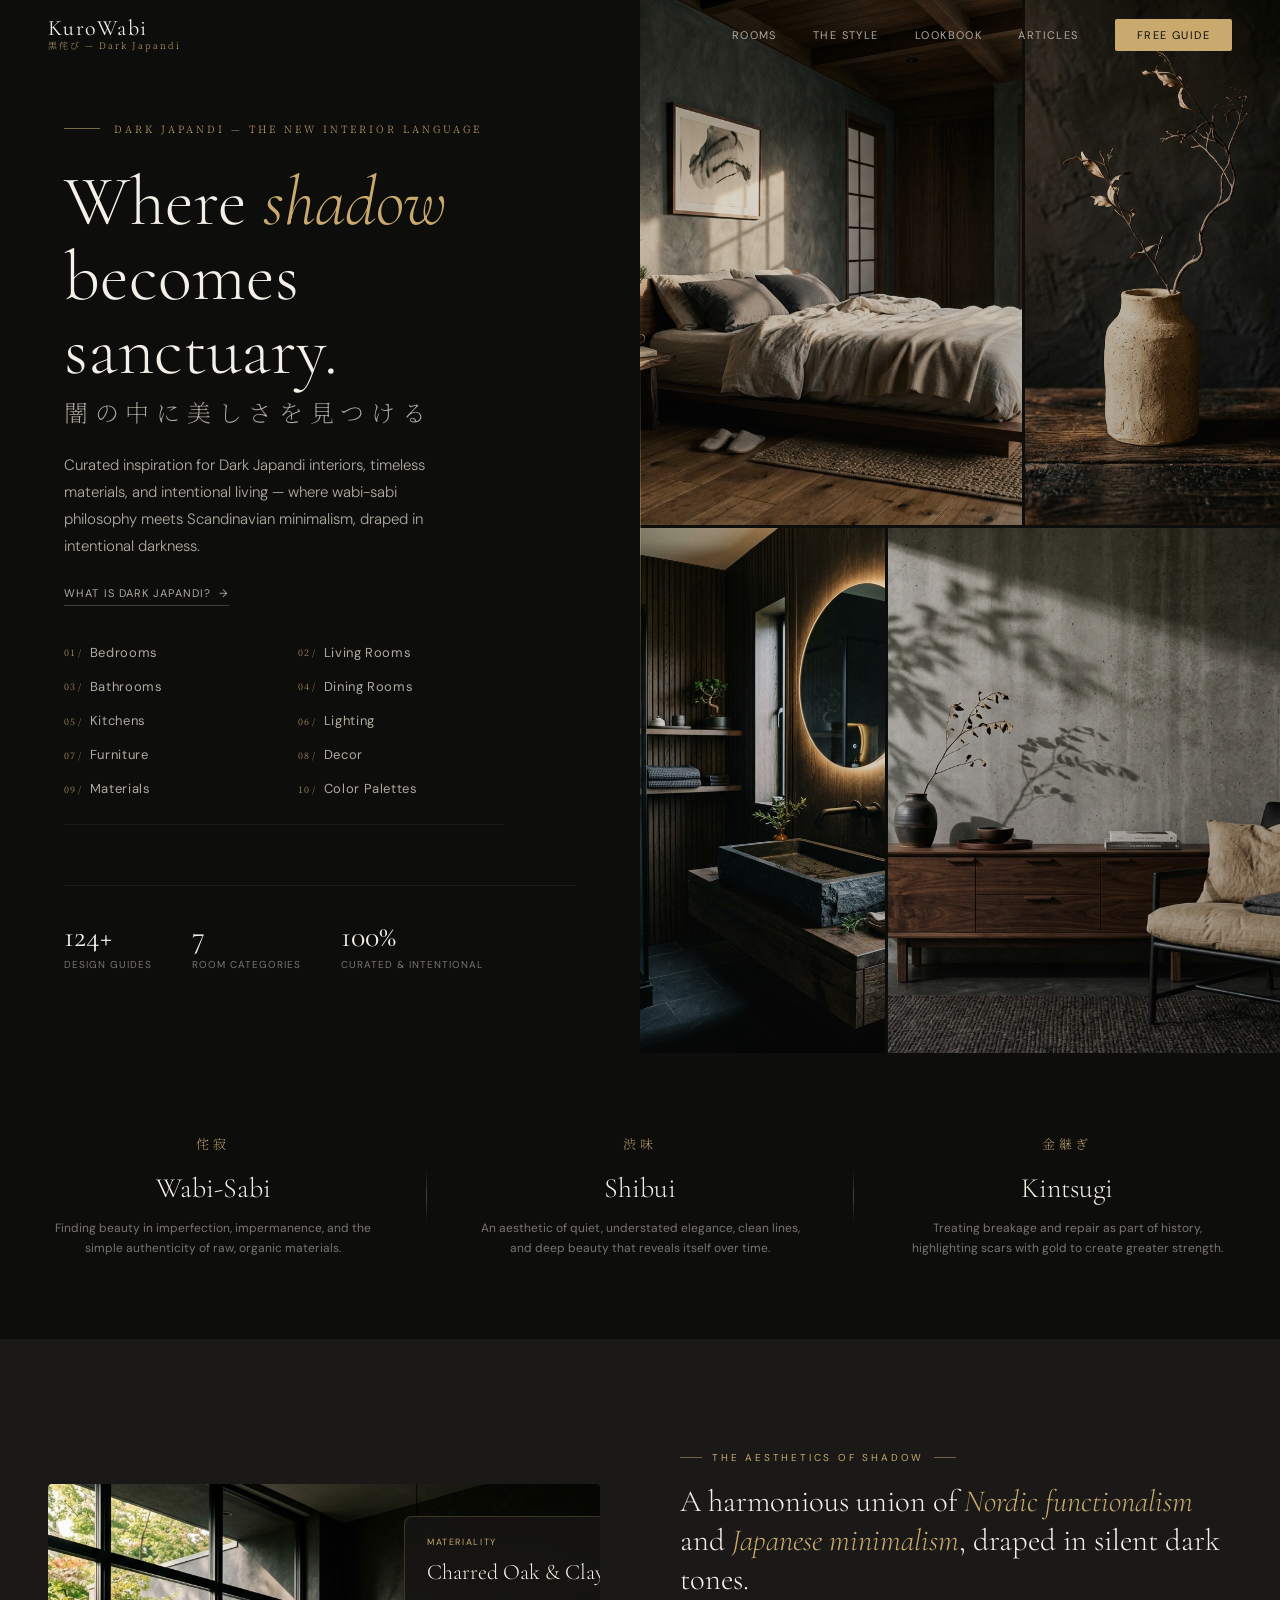
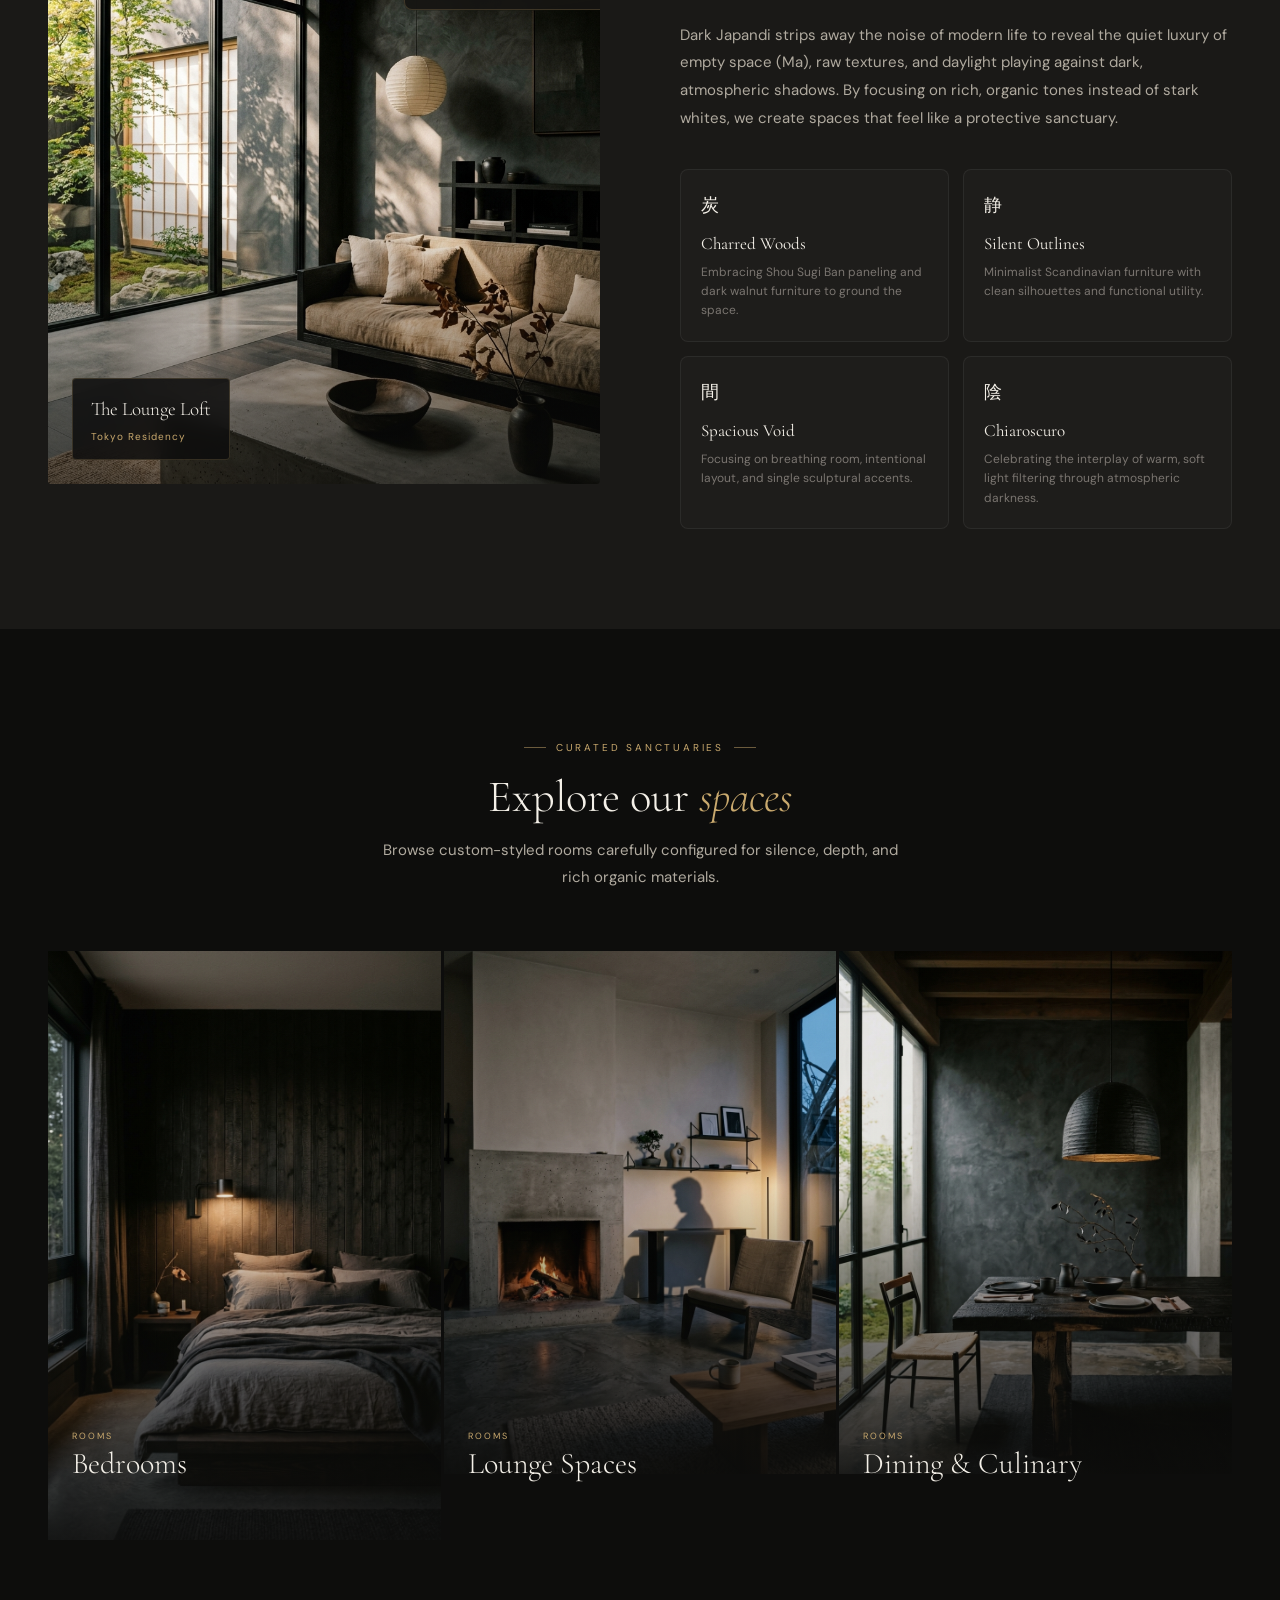
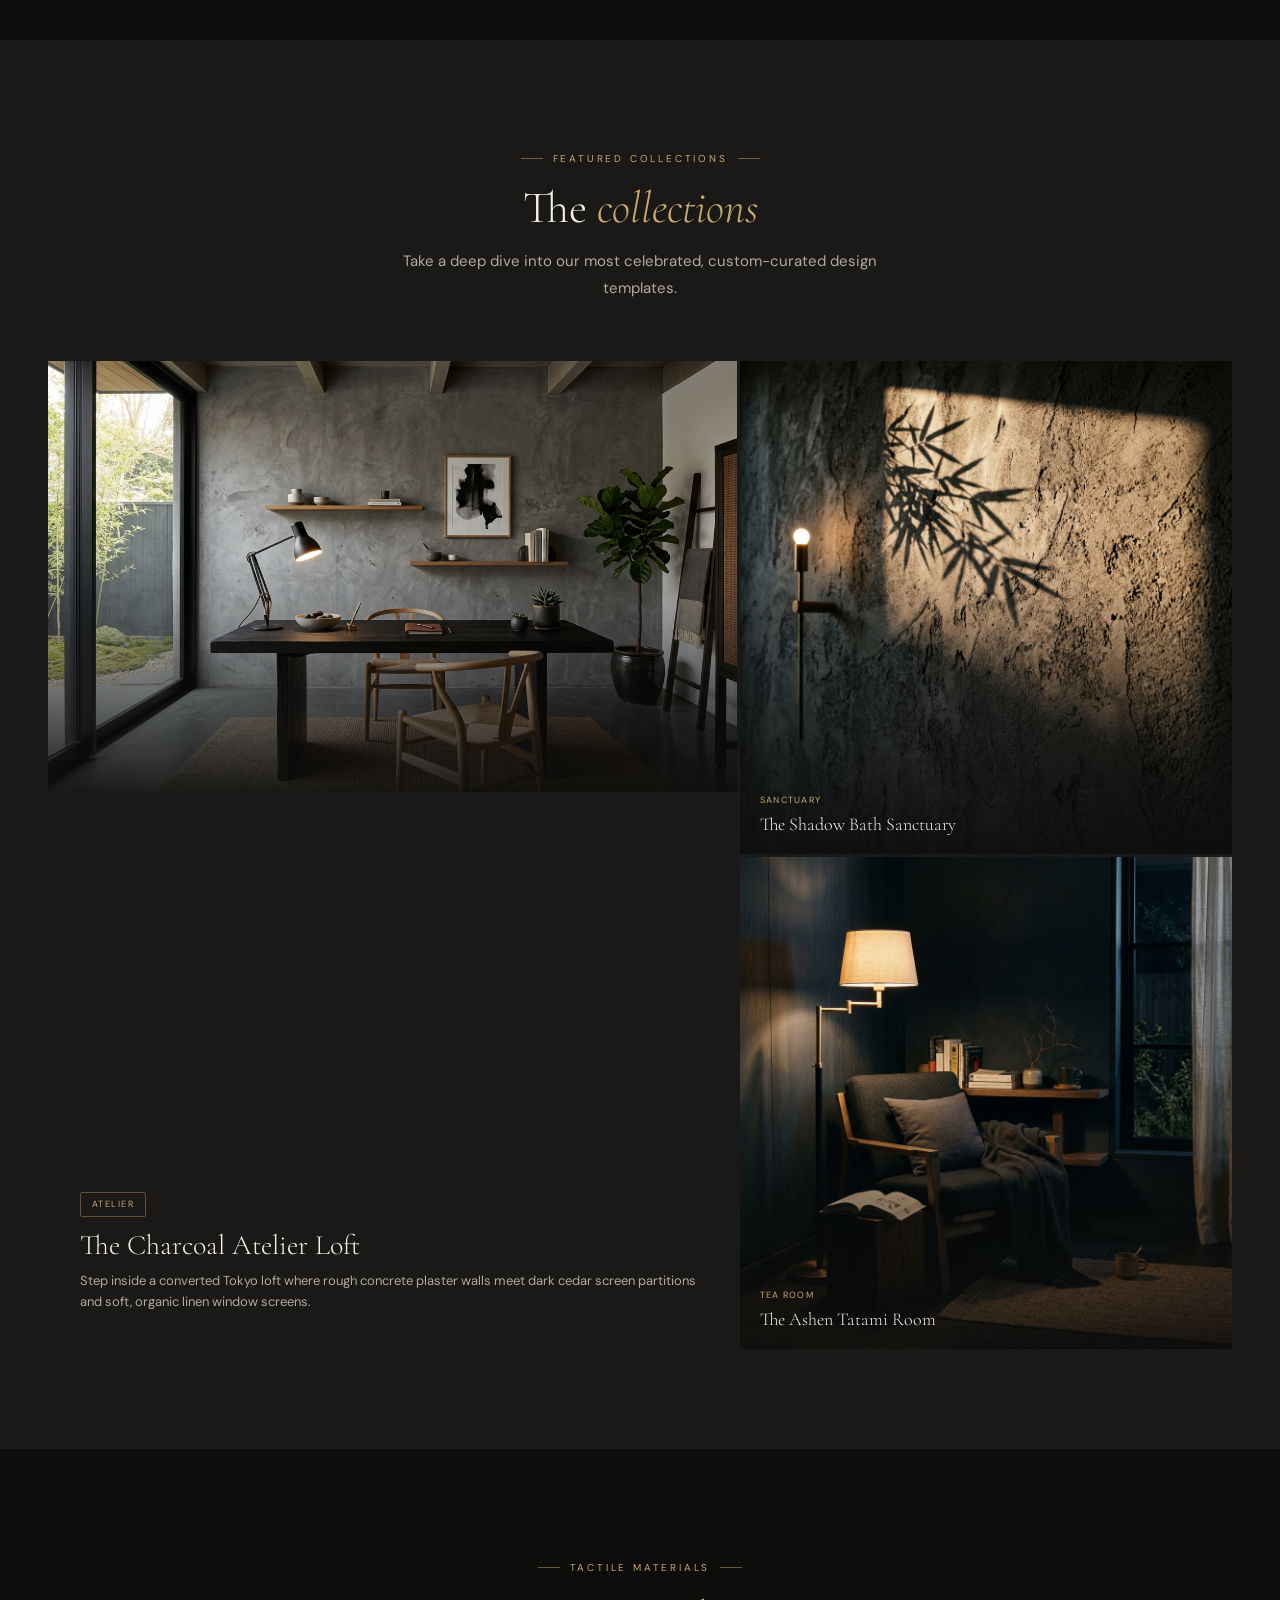
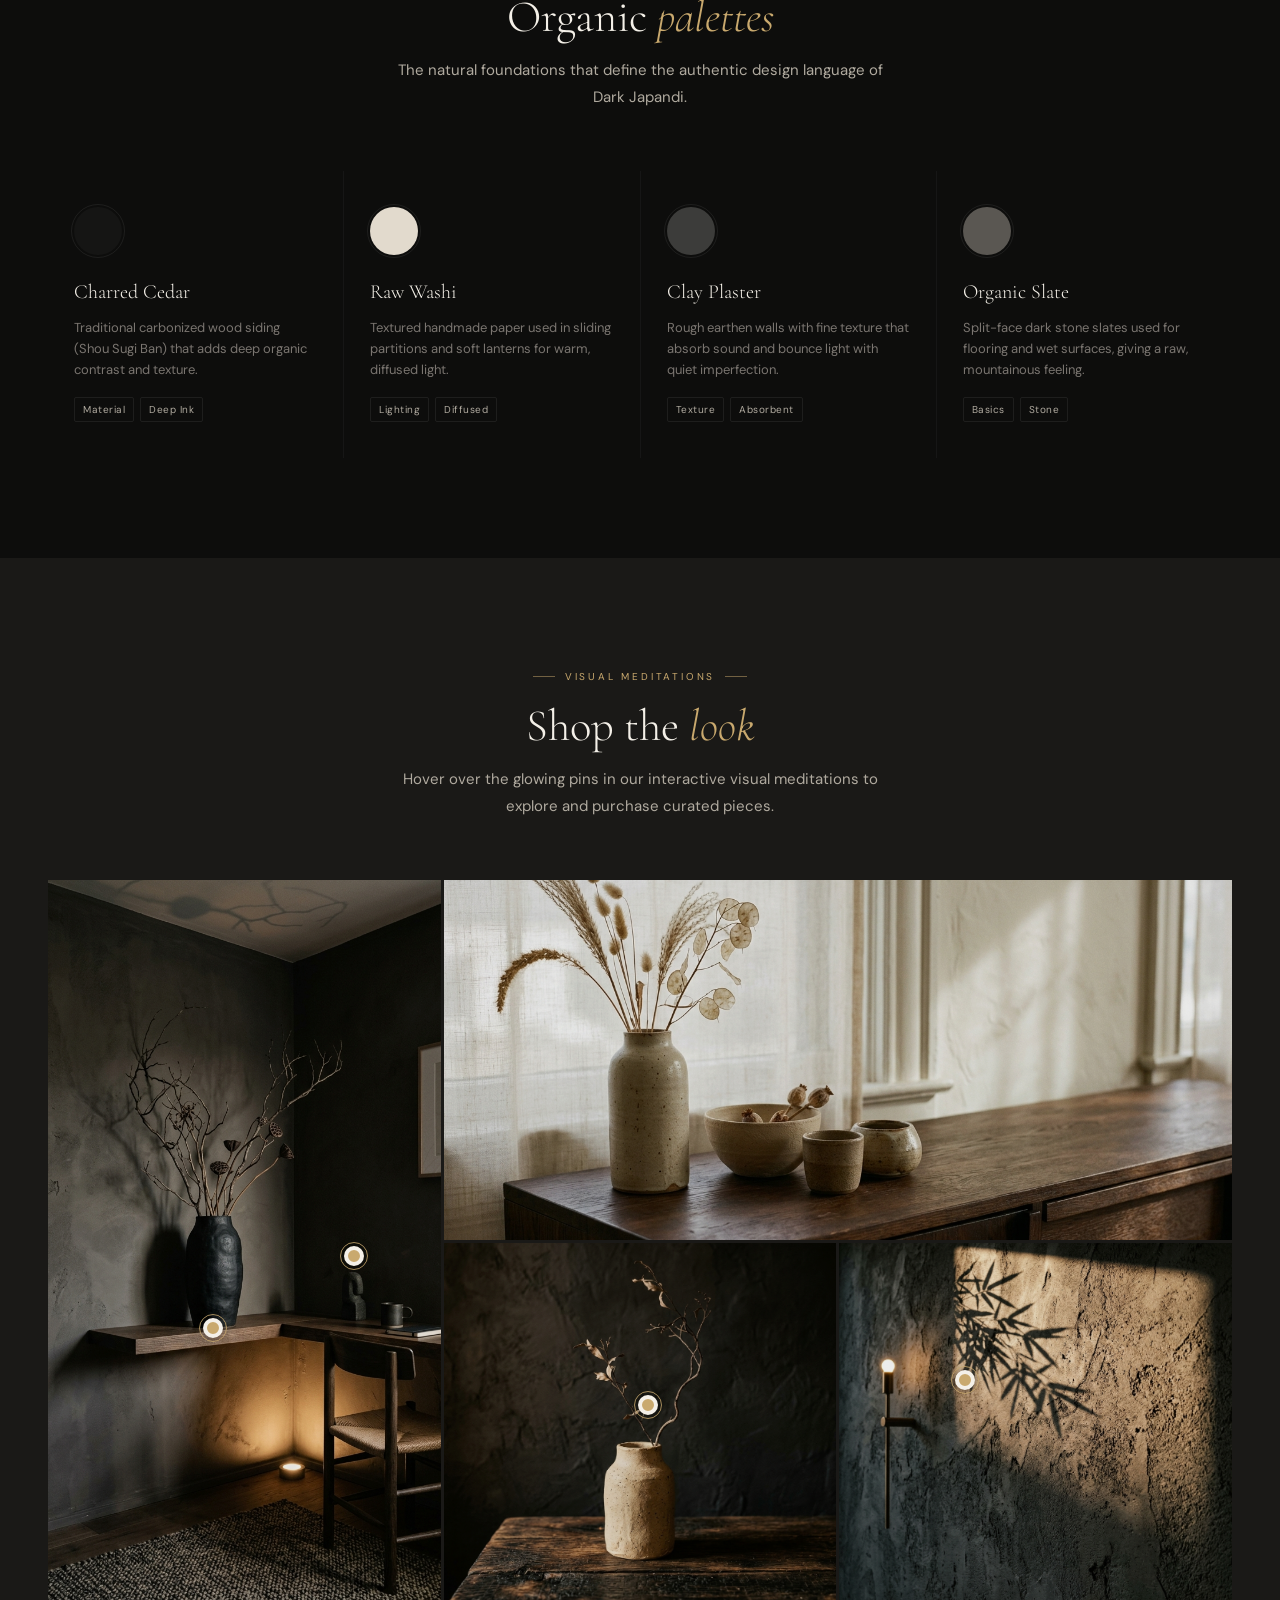
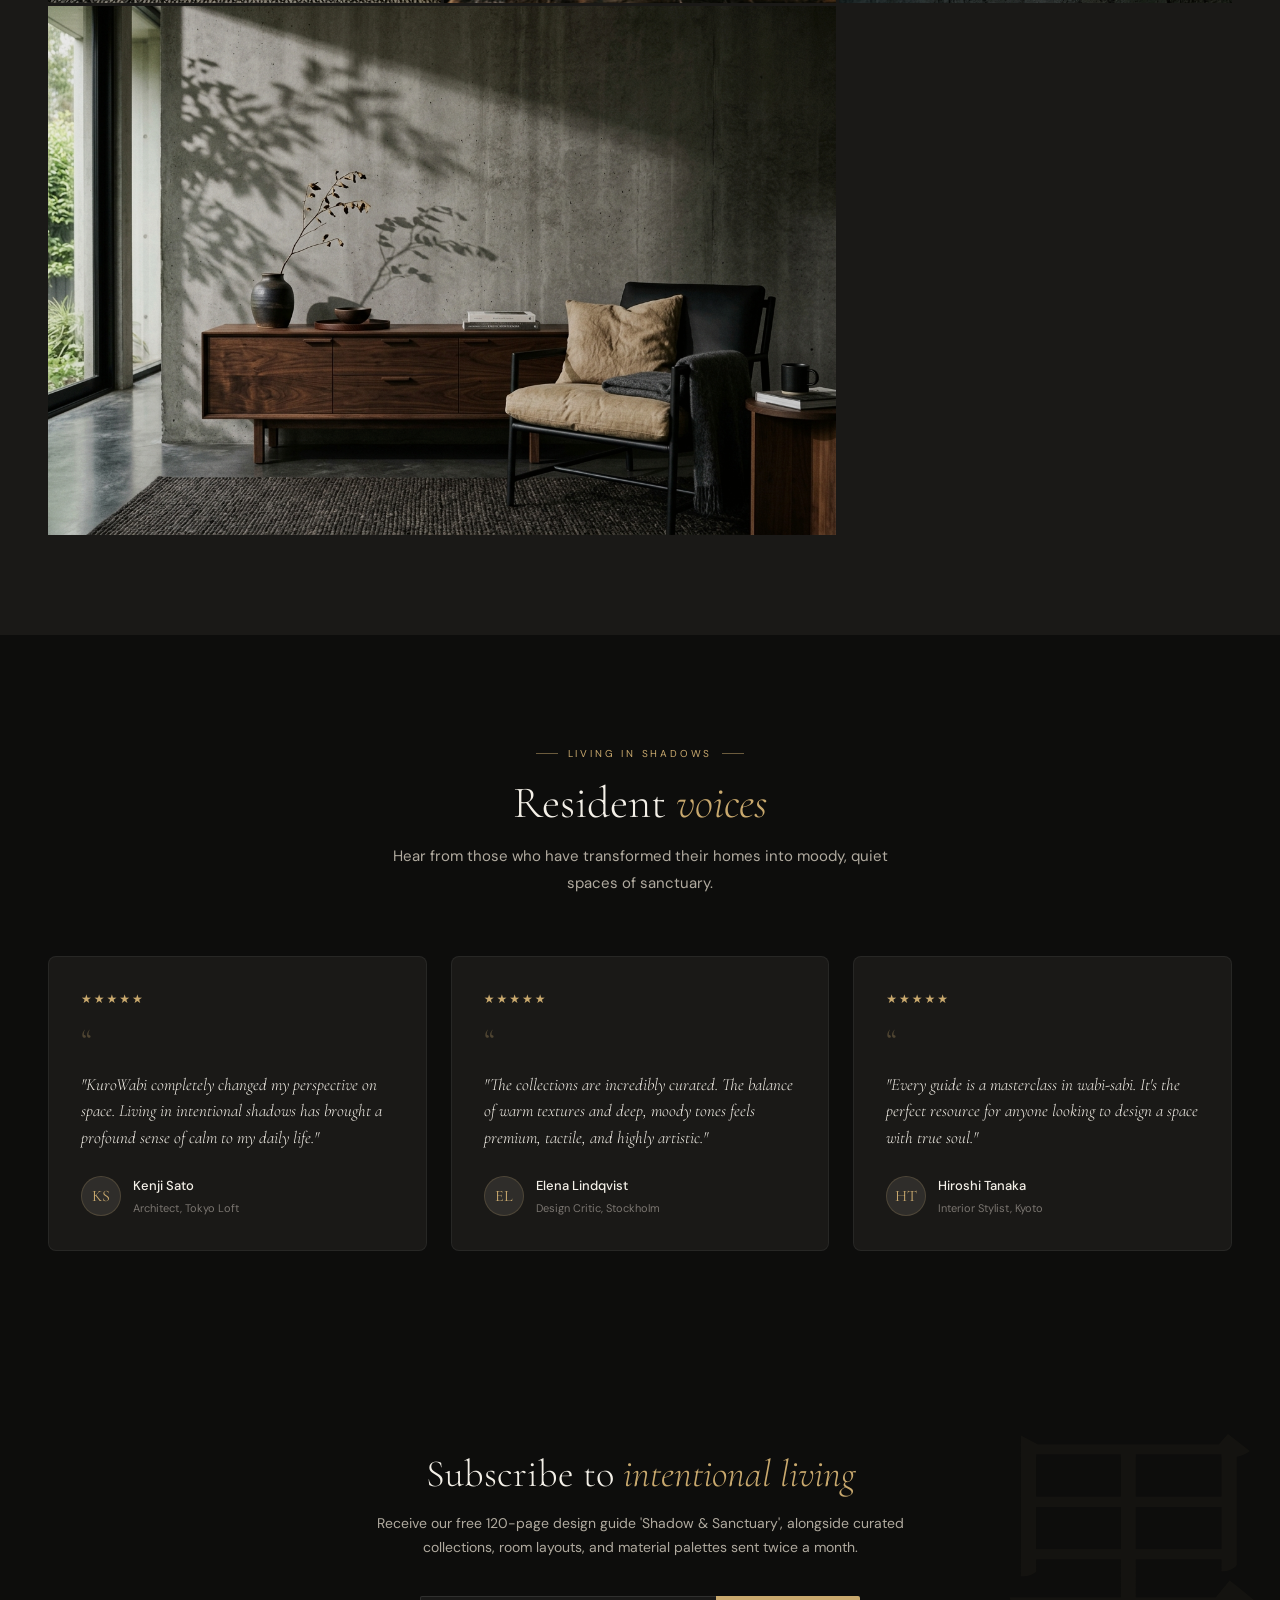
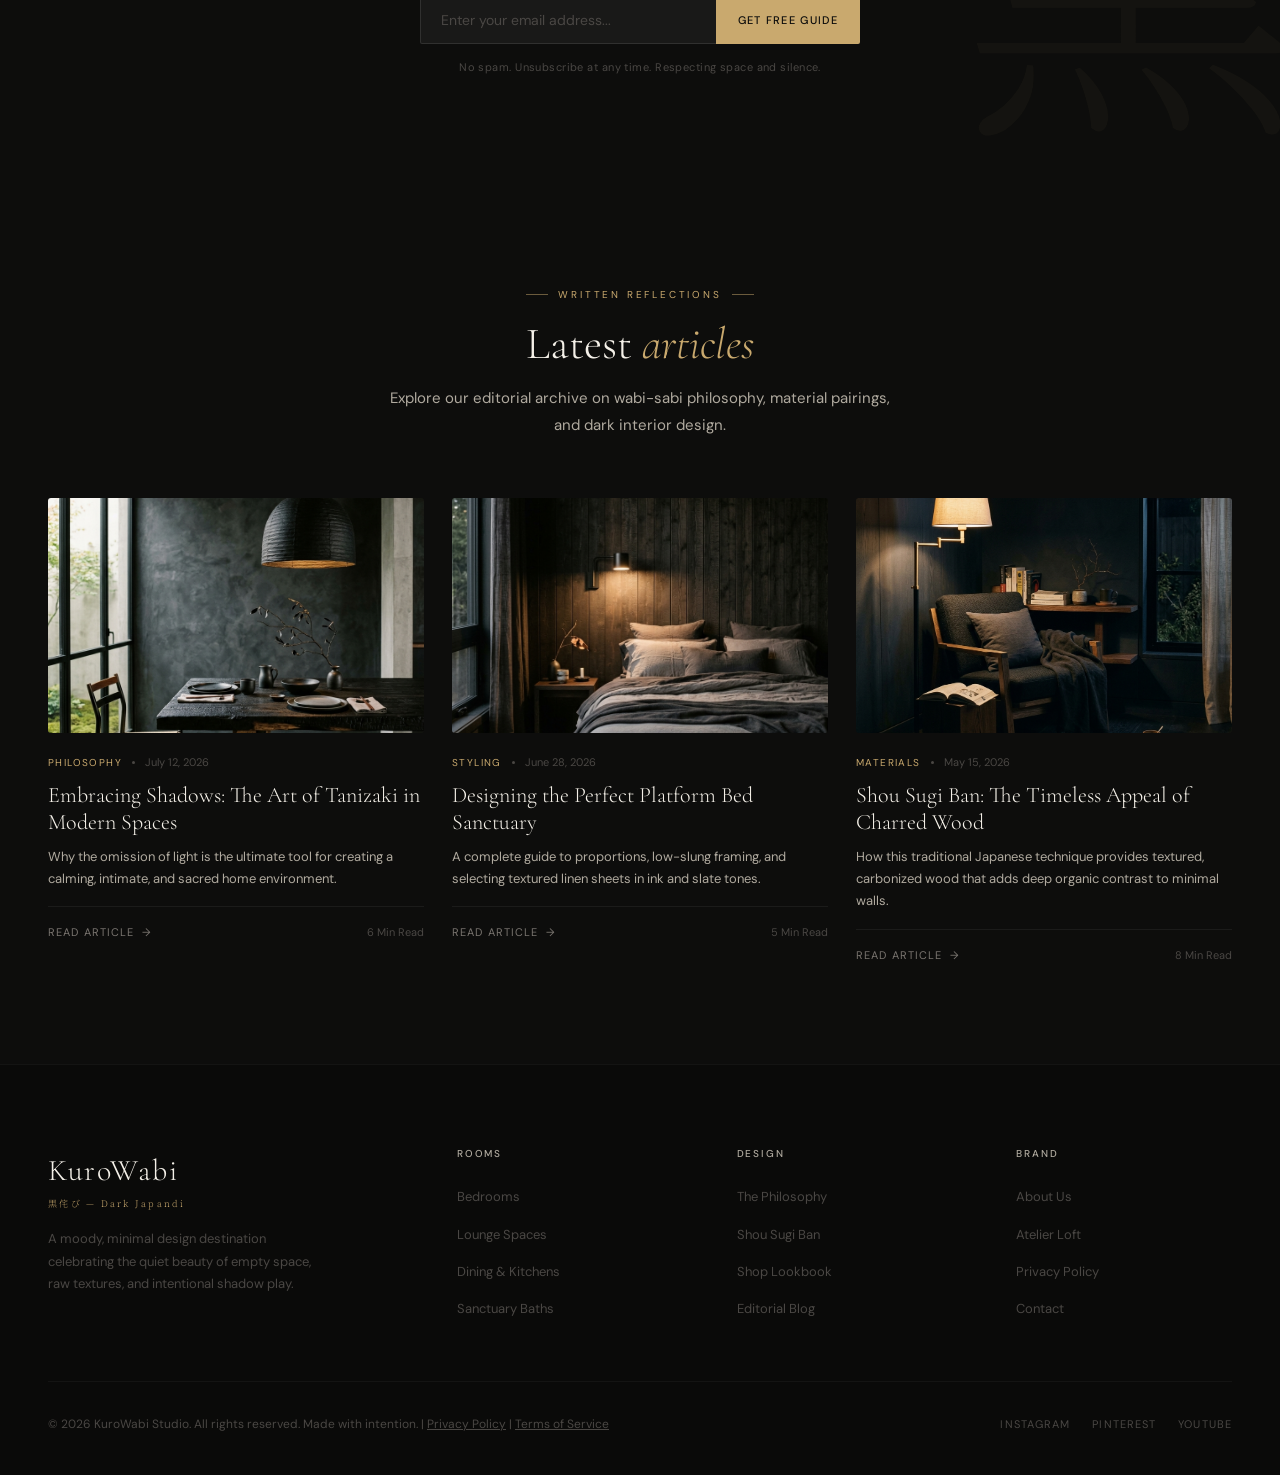
==== commit b12480bf: "Create brand and legal pages: About, Contact, Privacy, Terms and cross-link footer" ====
--- a/index.html
+++ b/index.html
@@ -506,16 +506,16 @@
       <div>
         <h4 class="fct">Brand</h4>
         <ul class="flinks">
-          <li><a href="#">About Us</a></li>
-          <li><a href="#">Atelier Loft</a></li>
-          <li><a href="#">FAQ &amp; Care</a></li>
-          <li><a href="#">Contact</a></li>
+          <li><a href="about.html">About Us</a></li>
+          <li><a href="index.html#guide">Atelier Loft</a></li>
+          <li><a href="privacy.html">Privacy Policy</a></li>
+          <li><a href="contact.html">Contact</a></li>
         </ul>
       </div>
     </div>
     <div class="fbot">
       <div class="fcopy">
-        &copy; 2026 KuroWabi Studio. All rights reserved. Made with intention.
+        &copy; 2026 KuroWabi Studio. All rights reserved. Made with intention. | <a href="privacy.html" style="text-decoration: underline;">Privacy Policy</a> | <a href="terms.html" style="text-decoration: underline;">Terms of Service</a>
       </div>
       <div class="fsoc">
         <a href="#">Instagram</a>
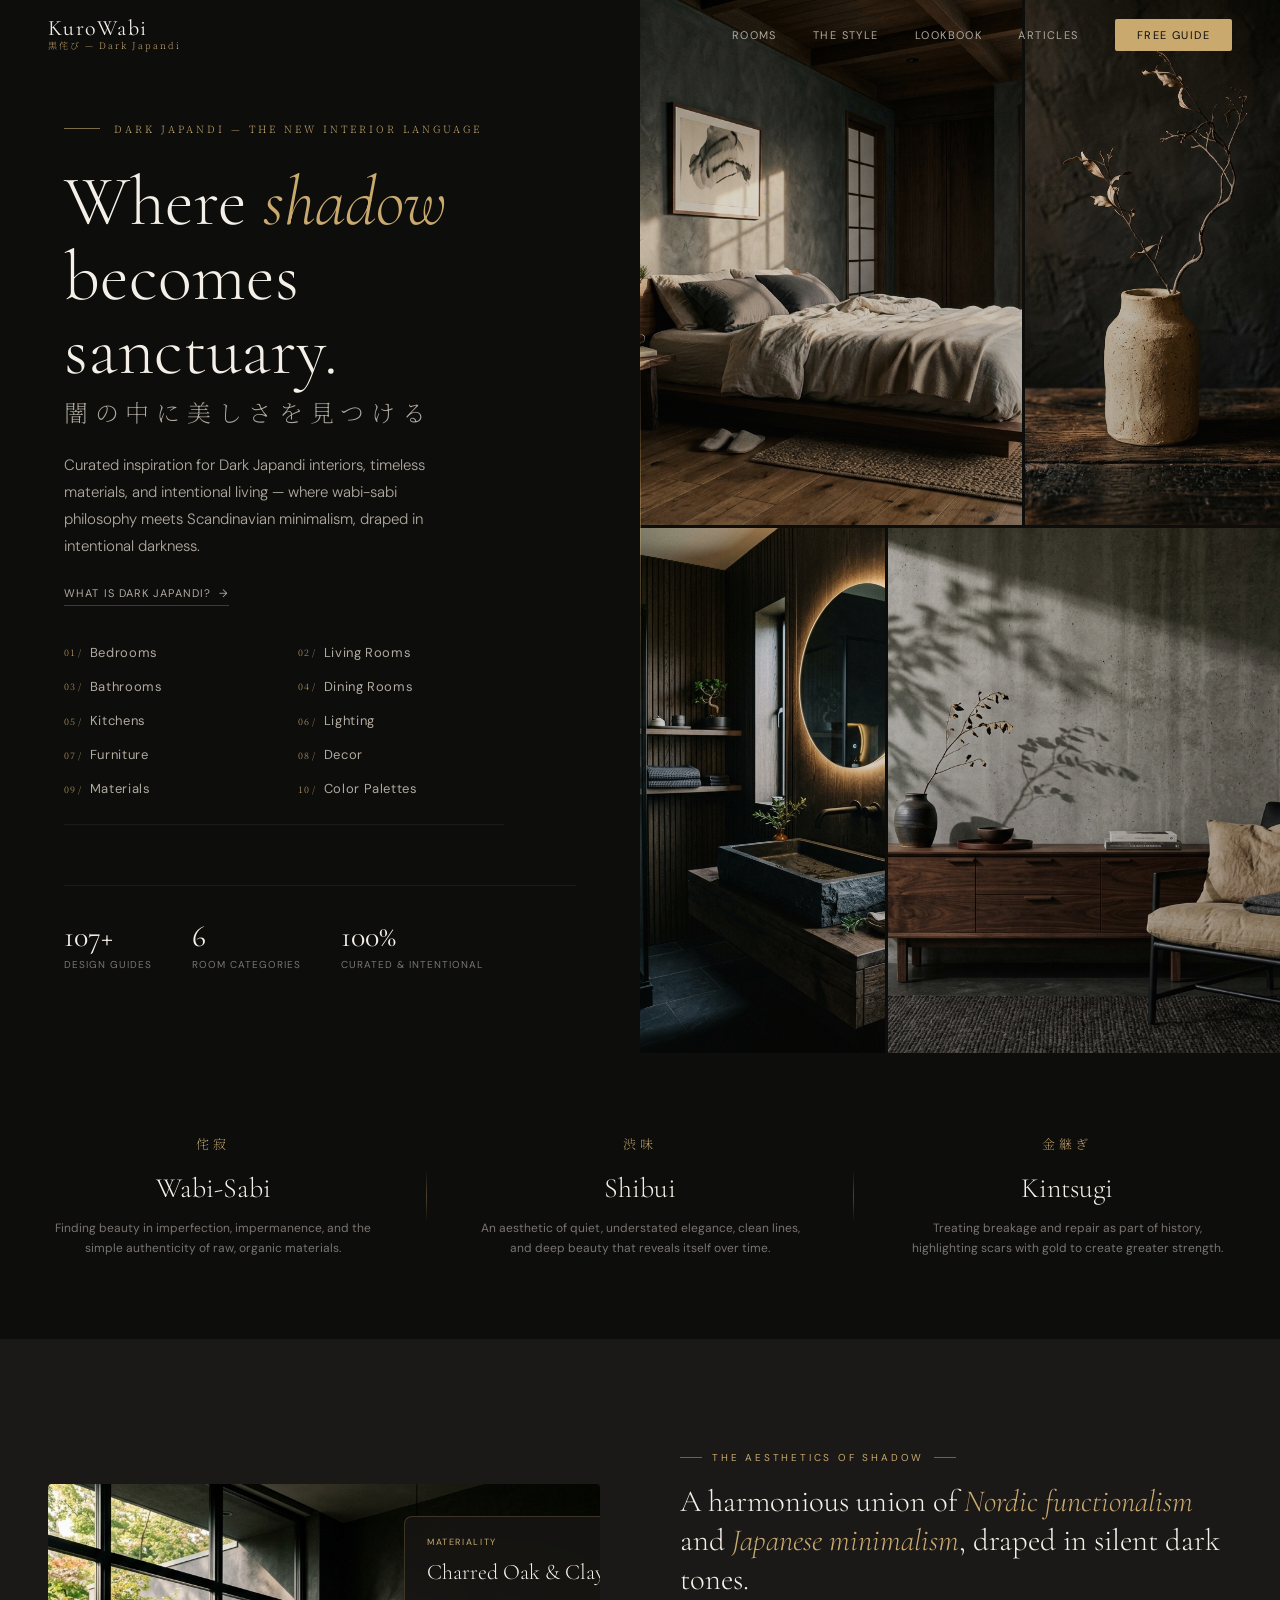
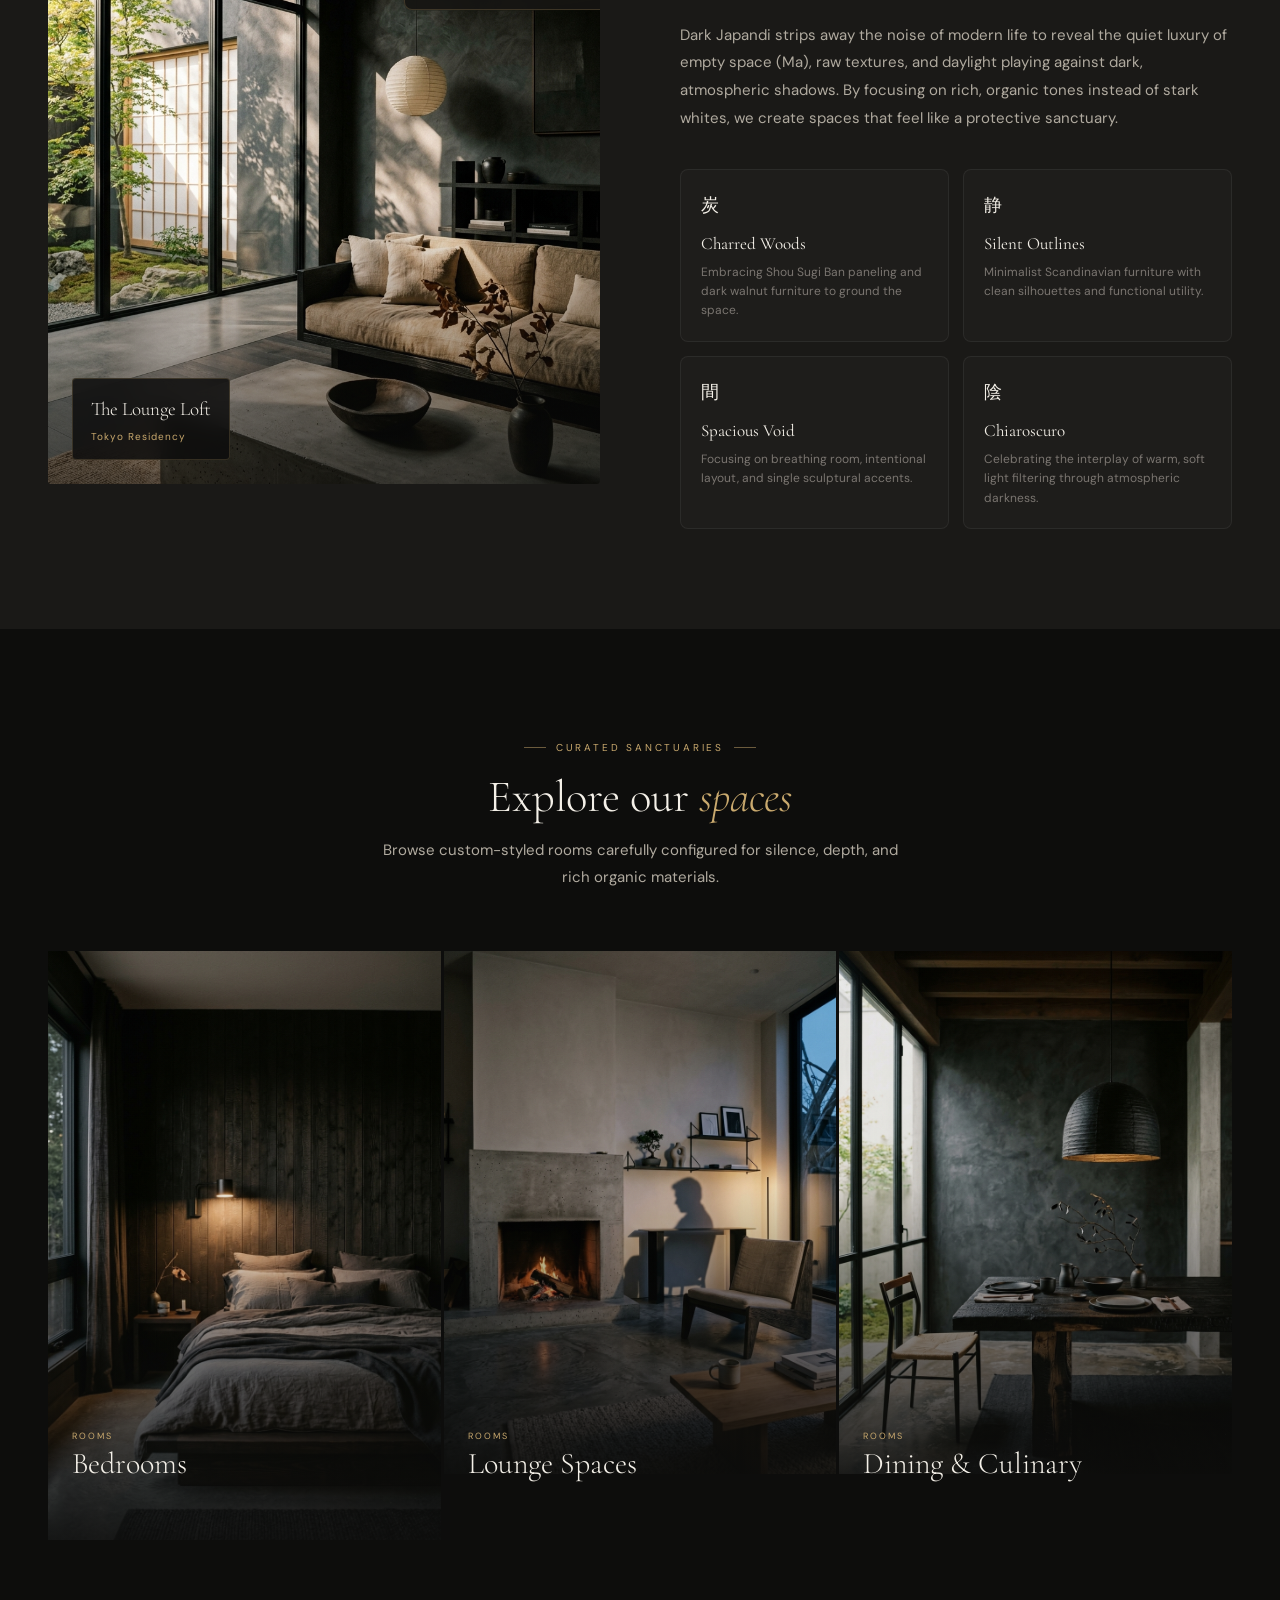
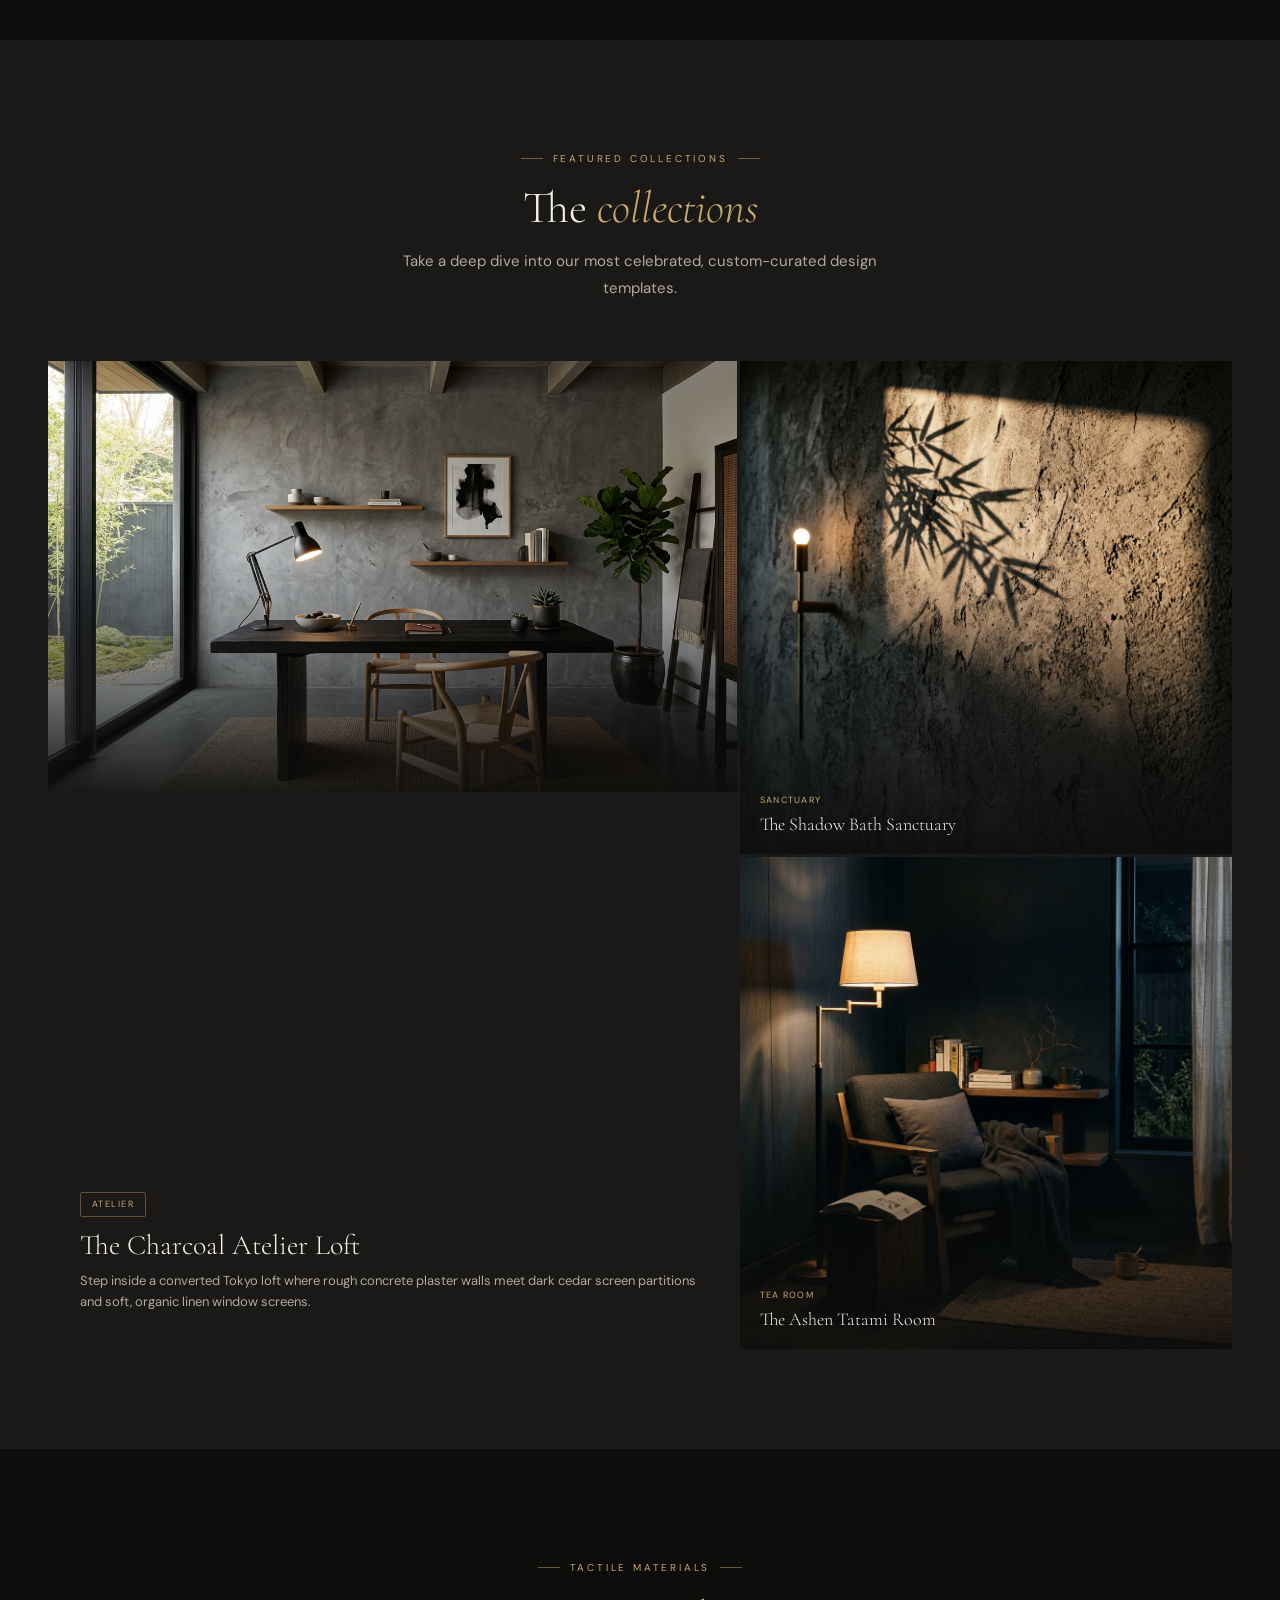
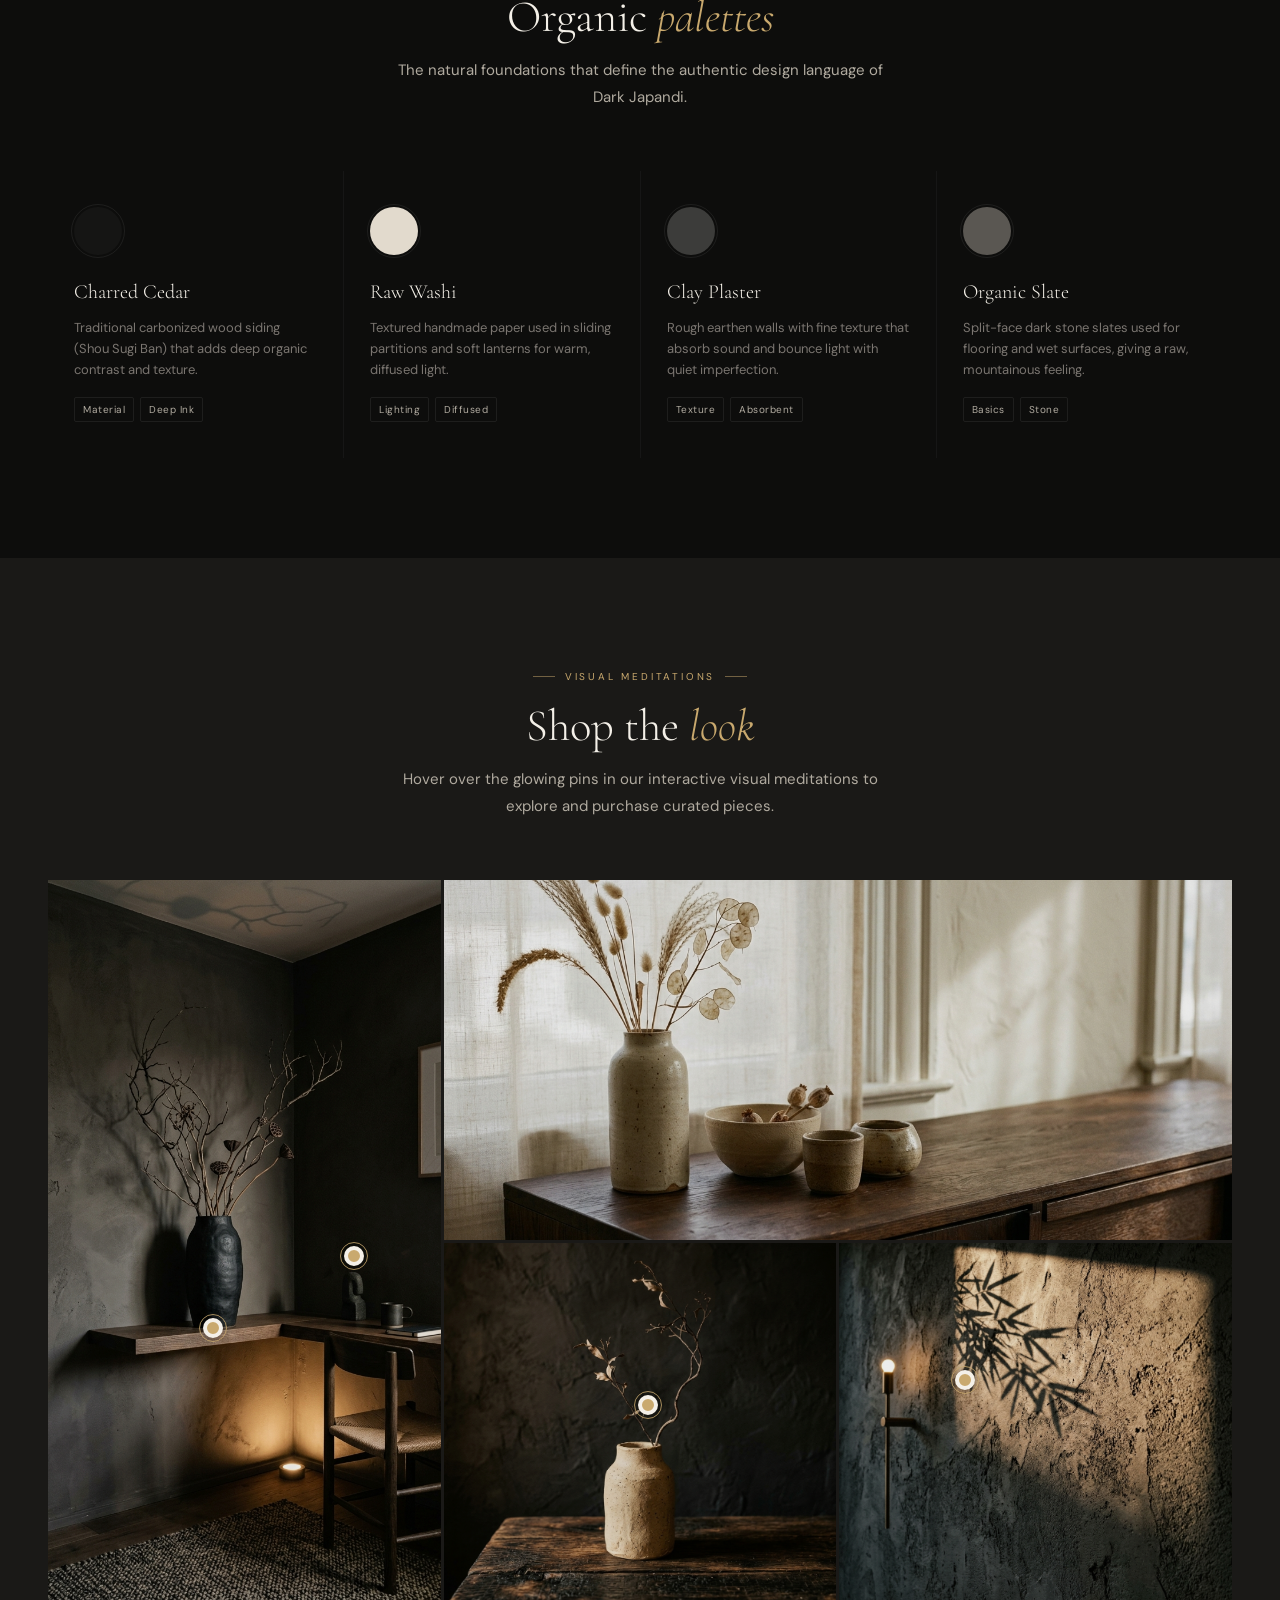
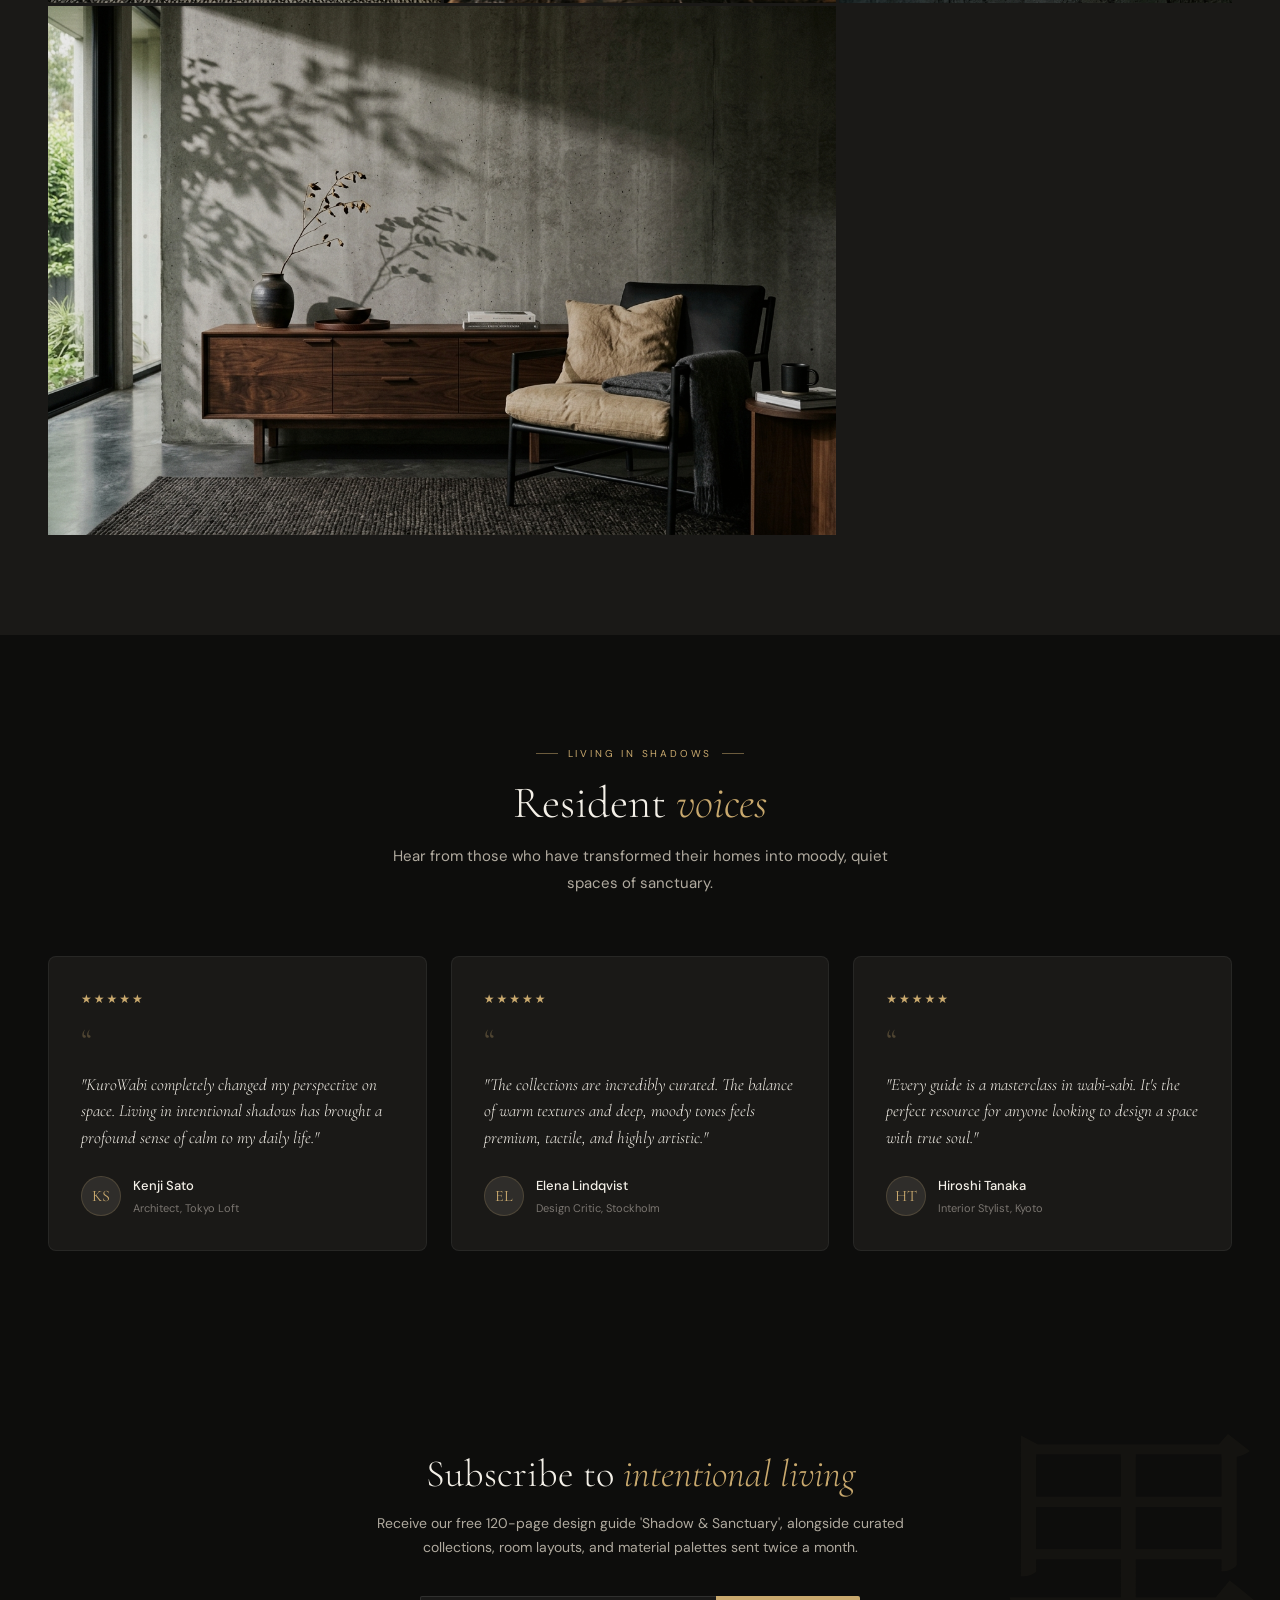
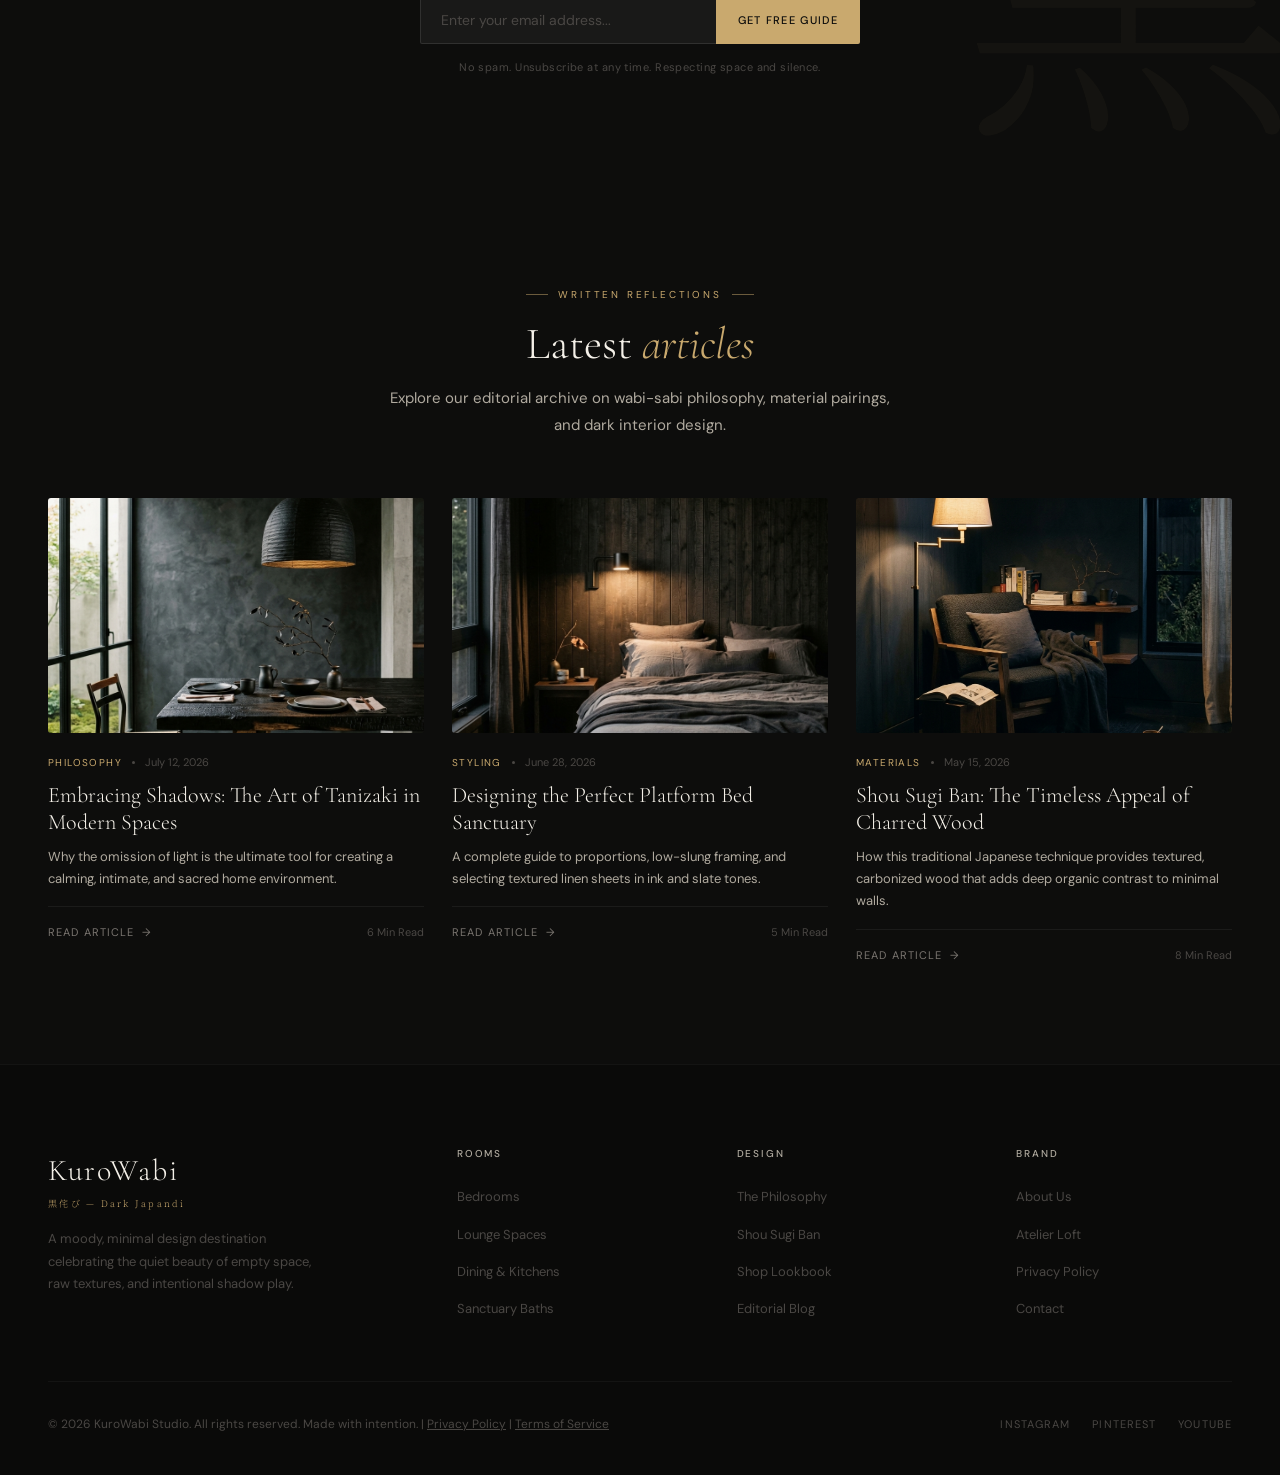
==== commit 007220a8: "Add technical SEO foundation and sitemap" ====
--- a/index.html
+++ b/index.html
@@ -8,6 +8,24 @@
   <link rel="preconnect" href="https://fonts.googleapis.com">
   <link href="https://fonts.googleapis.com/css2?family=Cormorant+Garamond:ital,wght@0,300;0,400;0,600;1,300;1,400&family=DM+Sans:wght@300;400;500&family=Noto+Serif+JP:wght@200;300&display=swap" rel="stylesheet">
   <link rel="stylesheet" href="index.css">
+  <link rel="canonical" href="https://kurowabi.com/">
+  <link rel="manifest" href="/site.webmanifest">
+  <meta name="robots" content="index, follow, max-image-preview:large">
+  <meta name="theme-color" content="#0d0d0c">
+
+  <!-- Open Graph / Facebook -->
+  <meta property="og:type" content="website">
+  <meta property="og:site_name" content="KuroWabi">
+  <meta property="og:title" content="KuroWabi — Dark Japandi Interior Design">
+  <meta property="og:description" content="Curated inspiration for Dark Japandi interiors, timeless materials and intentional living.">
+  <meta property="og:url" content="https://kurowabi.com/">
+  <meta property="og:image" content="https://kurowabi.com/images/hero_1.jpg">
+
+  <!-- Twitter -->
+  <meta name="twitter:card" content="summary_large_image">
+  <meta name="twitter:title" content="KuroWabi — Dark Japandi Interior Design">
+  <meta name="twitter:description" content="Curated inspiration for Dark Japandi interiors, timeless materials and intentional living.">
+  <meta name="twitter:image" content="https://kurowabi.com/images/hero_1.jpg">
 </head>
 <body>
 
@@ -535,9 +553,9 @@
   "@graph": [
     {
       "@type": "Organization",
-      "@id": "https://kurowabi.pages.dev/#organization",
+      "@id": "https://kurowabi.com/#organization",
       "name": "KuroWabi",
-      "url": "https://kurowabi.pages.dev",
+      "url": "https://kurowabi.com",
       "description": "Curated inspiration for Dark Japandi interiors, timeless materials, and intentional living.",
       "sameAs": [
         "https://pinterest.com/kurowabi",
@@ -545,12 +563,20 @@
       ]
     },
     {
+      "@type": "WebSite",
+      "@id": "https://kurowabi.com/#website",
+      "url": "https://kurowabi.com",
+      "name": "KuroWabi",
+      "description": "Curated inspiration for Dark Japandi interiors, timeless materials and intentional living.",
+      "publisher": { "@id": "https://kurowabi.com/#organization" }
+    },
+    {
       "@type": "WebPage",
-      "@id": "https://kurowabi.pages.dev/#webpage",
-      "url": "https://kurowabi.pages.dev",
+      "@id": "https://kurowabi.com/#webpage",
+      "url": "https://kurowabi.com",
       "name": "KuroWabi — Dark Japandi Interior Design",
       "description": "Curated ideas, room guides and shop-the-look collections for moody, minimal, intentional Dark Japandi spaces.",
-      "isPartOf": { "@id": "https://kurowabi.pages.dev/#organization" },
+      "isPartOf": { "@id": "https://kurowabi.com/#website" },
       "about": [
         { "@type": "Thing", "name": "Dark Japandi", "sameAs": "https://www.wikidata.org/wiki/Q107325593" },
         { "@type": "Thing", "name": "Wabi-Sabi", "sameAs": "https://www.wikidata.org/wiki/Q842829" },
@@ -559,12 +585,12 @@
     },
     {
       "@type": "ItemList",
-      "@id": "https://kurowabi.pages.dev/#rooms-list",
+      "@id": "https://kurowabi.com/#rooms-list",
       "name": "Dark Japandi Room Categories",
       "itemListElement": [
-        { "@type": "ListItem", "position": 1, "name": "Dark Japandi Bedrooms", "url": "https://kurowabi.pages.dev/#rooms" },
-        { "@type": "ListItem", "position": 2, "name": "Dark Japandi Lounge Spaces", "url": "https://kurowabi.pages.dev/#rooms" },
-        { "@type": "ListItem", "position": 3, "name": "Dark Japandi Dining & Culinary", "url": "https://kurowabi.pages.dev/#rooms" }
+        { "@type": "ListItem", "position": 1, "name": "Dark Japandi Bedrooms", "url": "https://kurowabi.com/#rooms" },
+        { "@type": "ListItem", "position": 2, "name": "Dark Japandi Lounge Spaces", "url": "https://kurowabi.com/#rooms" },
+        { "@type": "ListItem", "position": 3, "name": "Dark Japandi Dining & Culinary", "url": "https://kurowabi.com/#rooms" }
       ]
     }
   ]
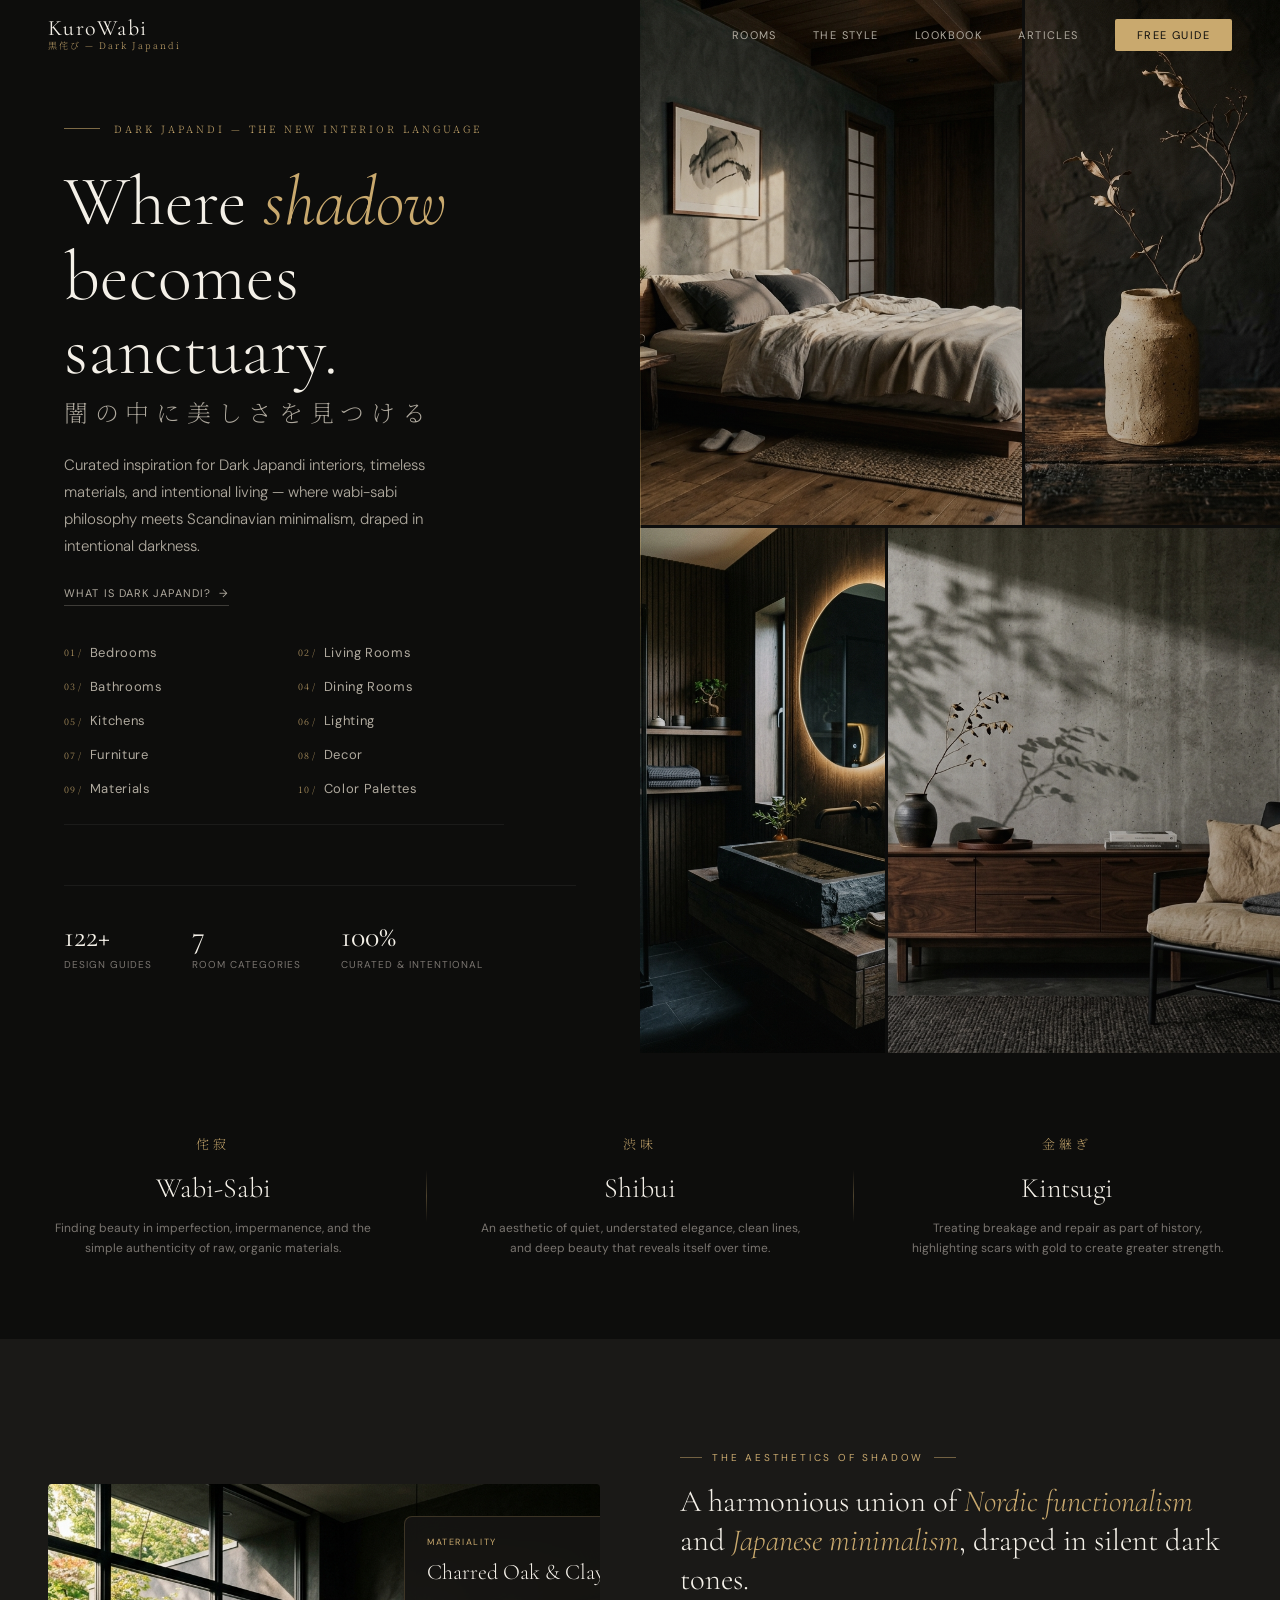
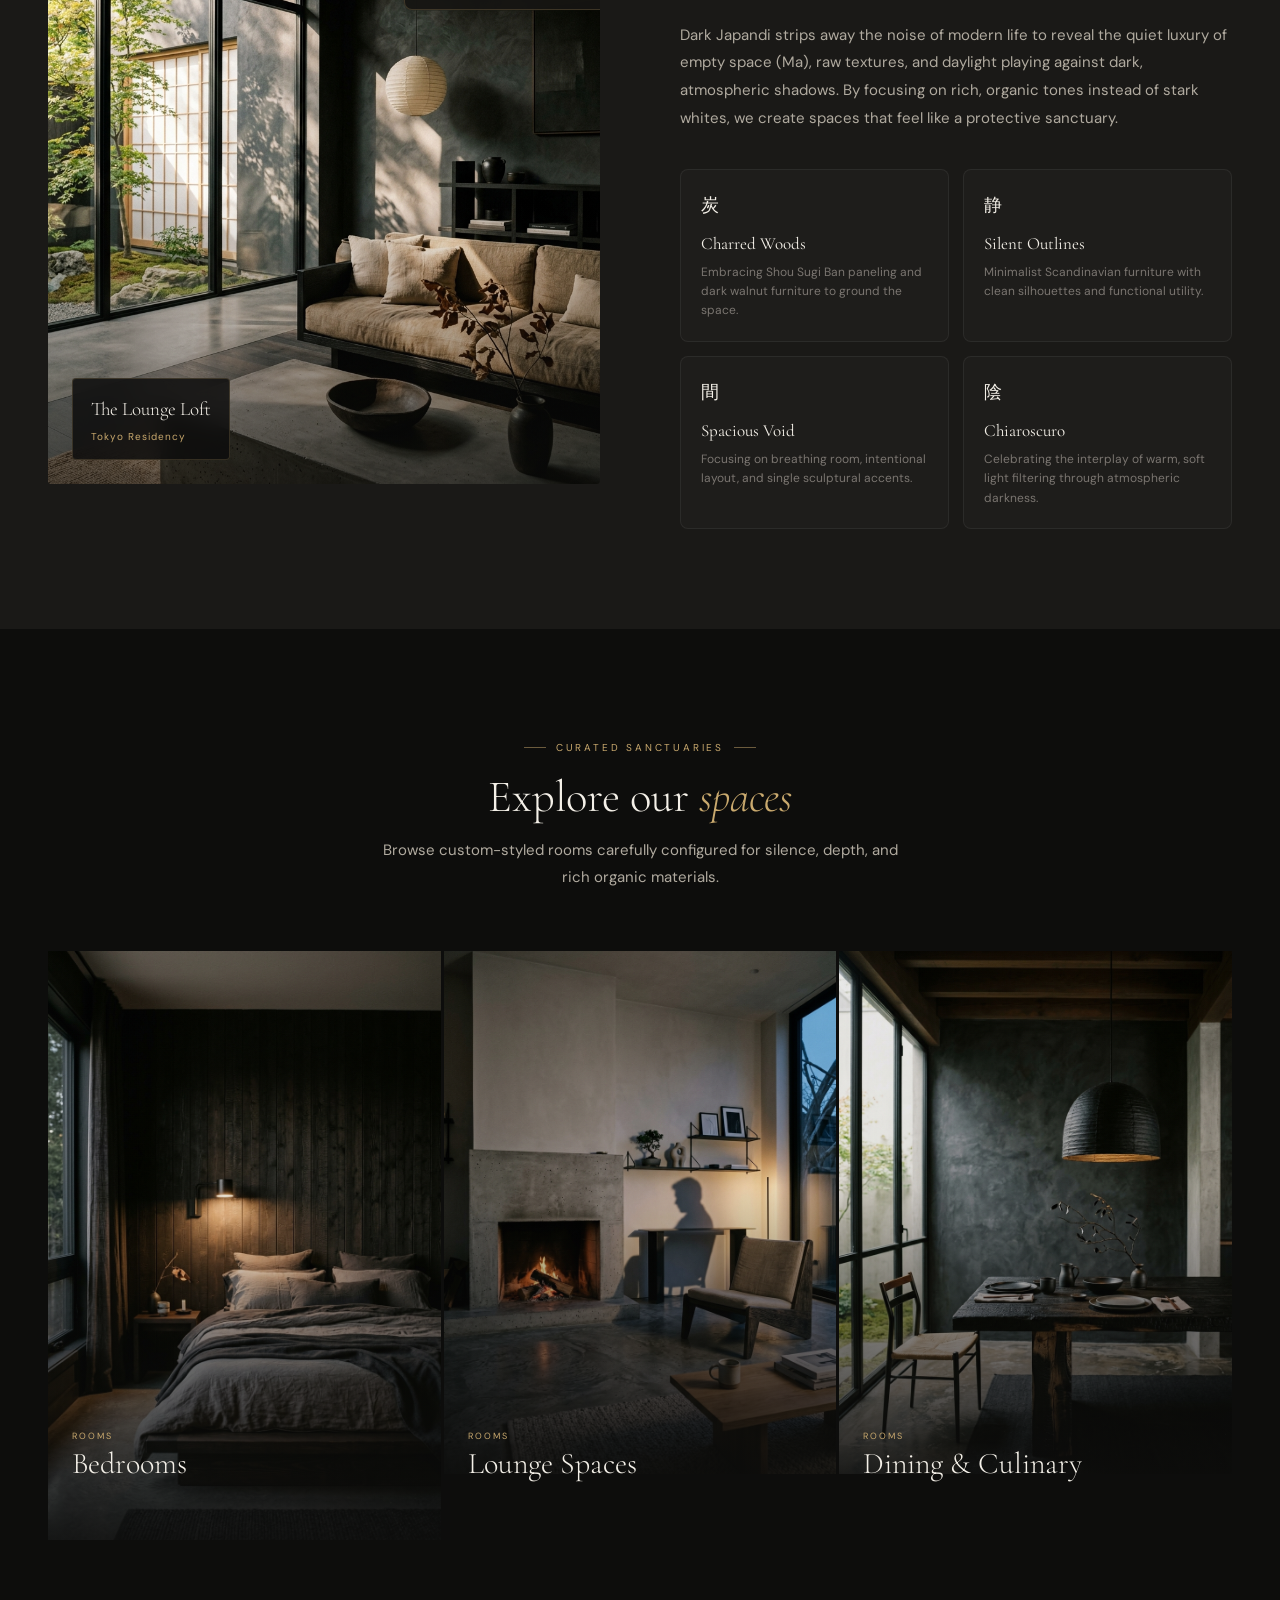
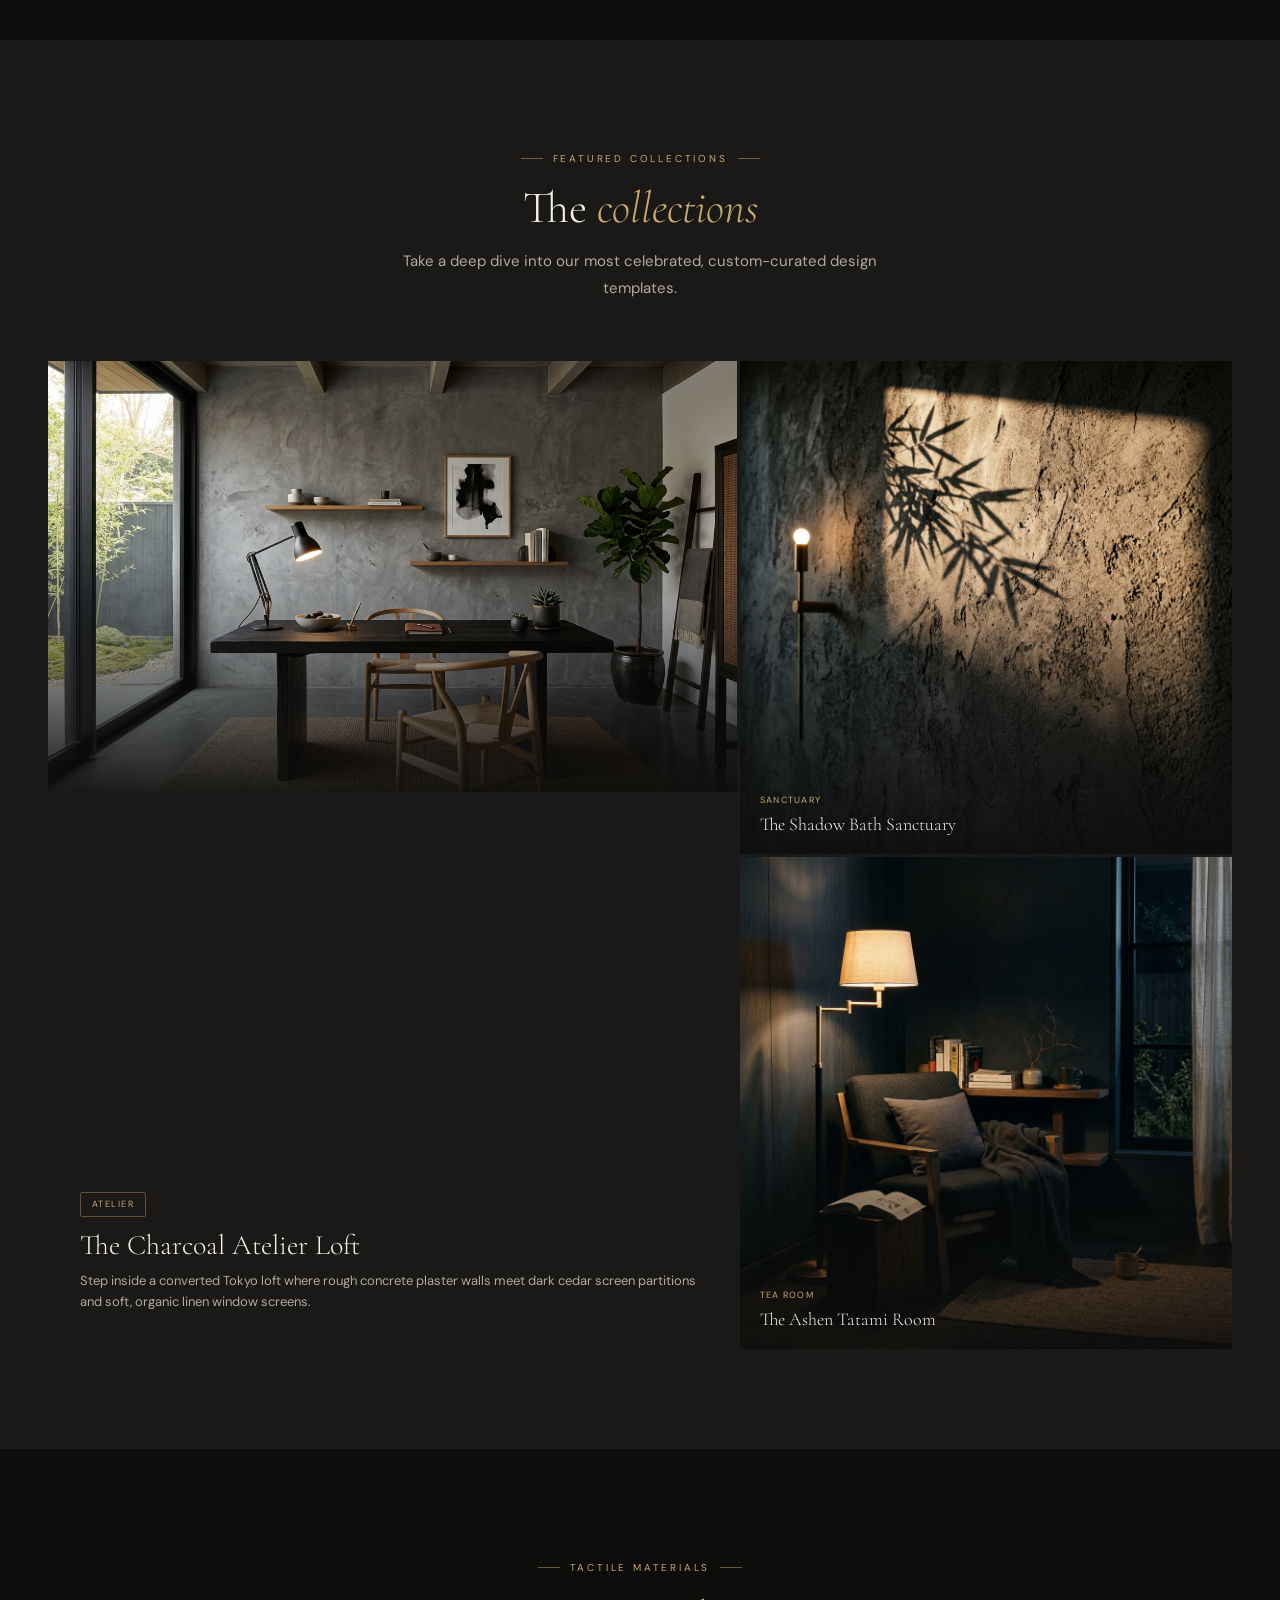
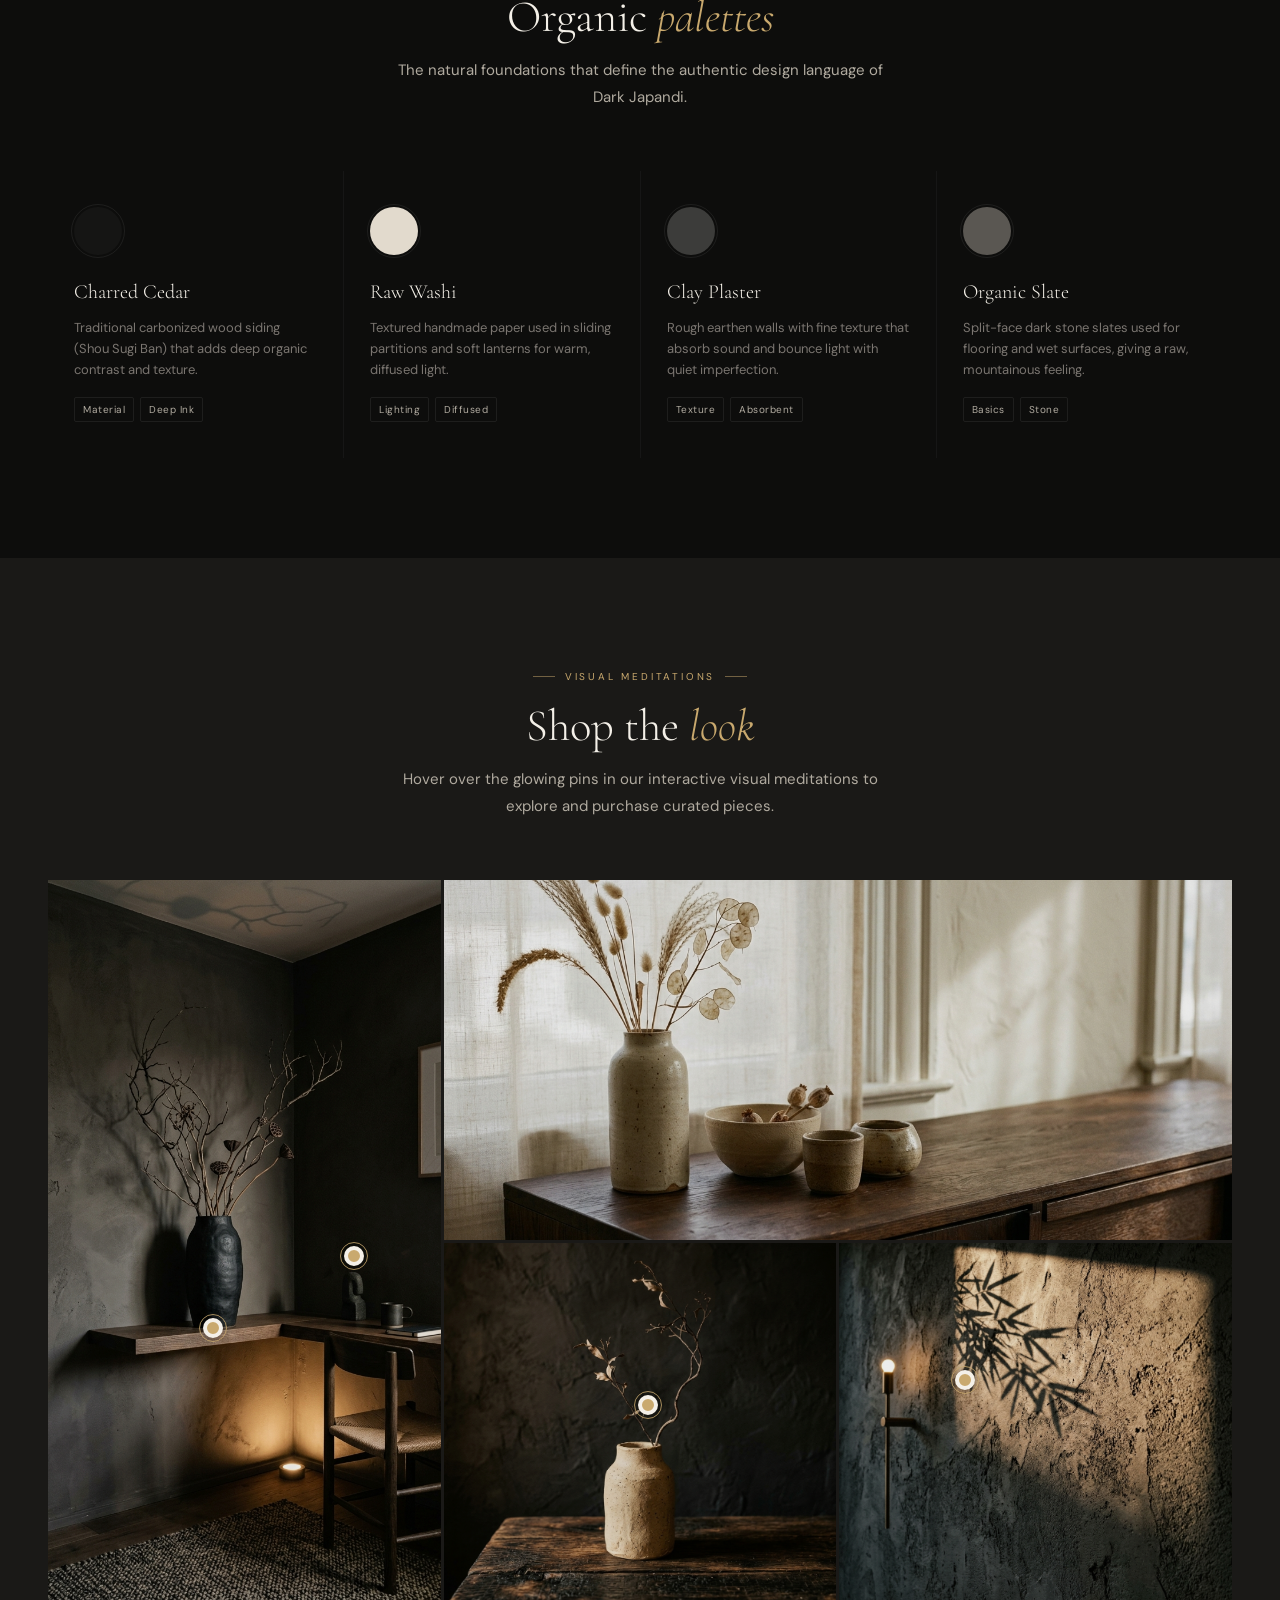
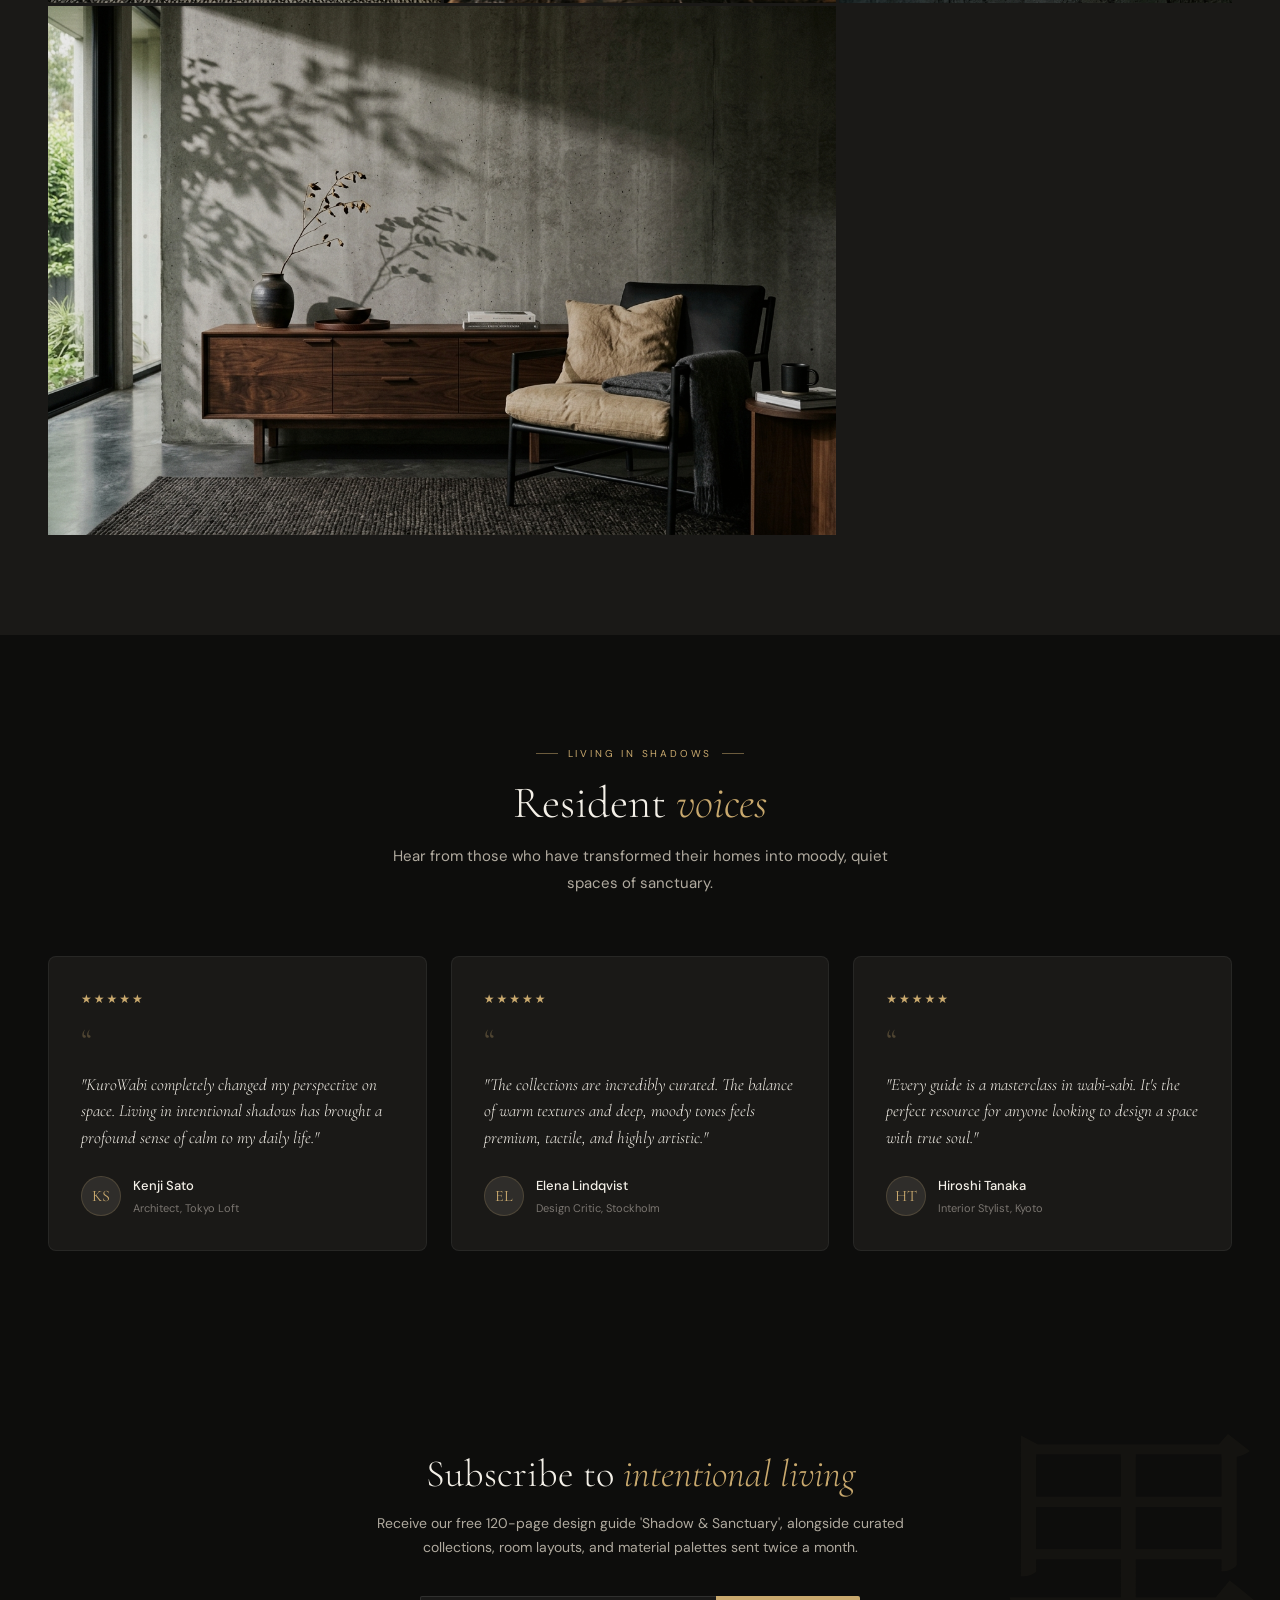
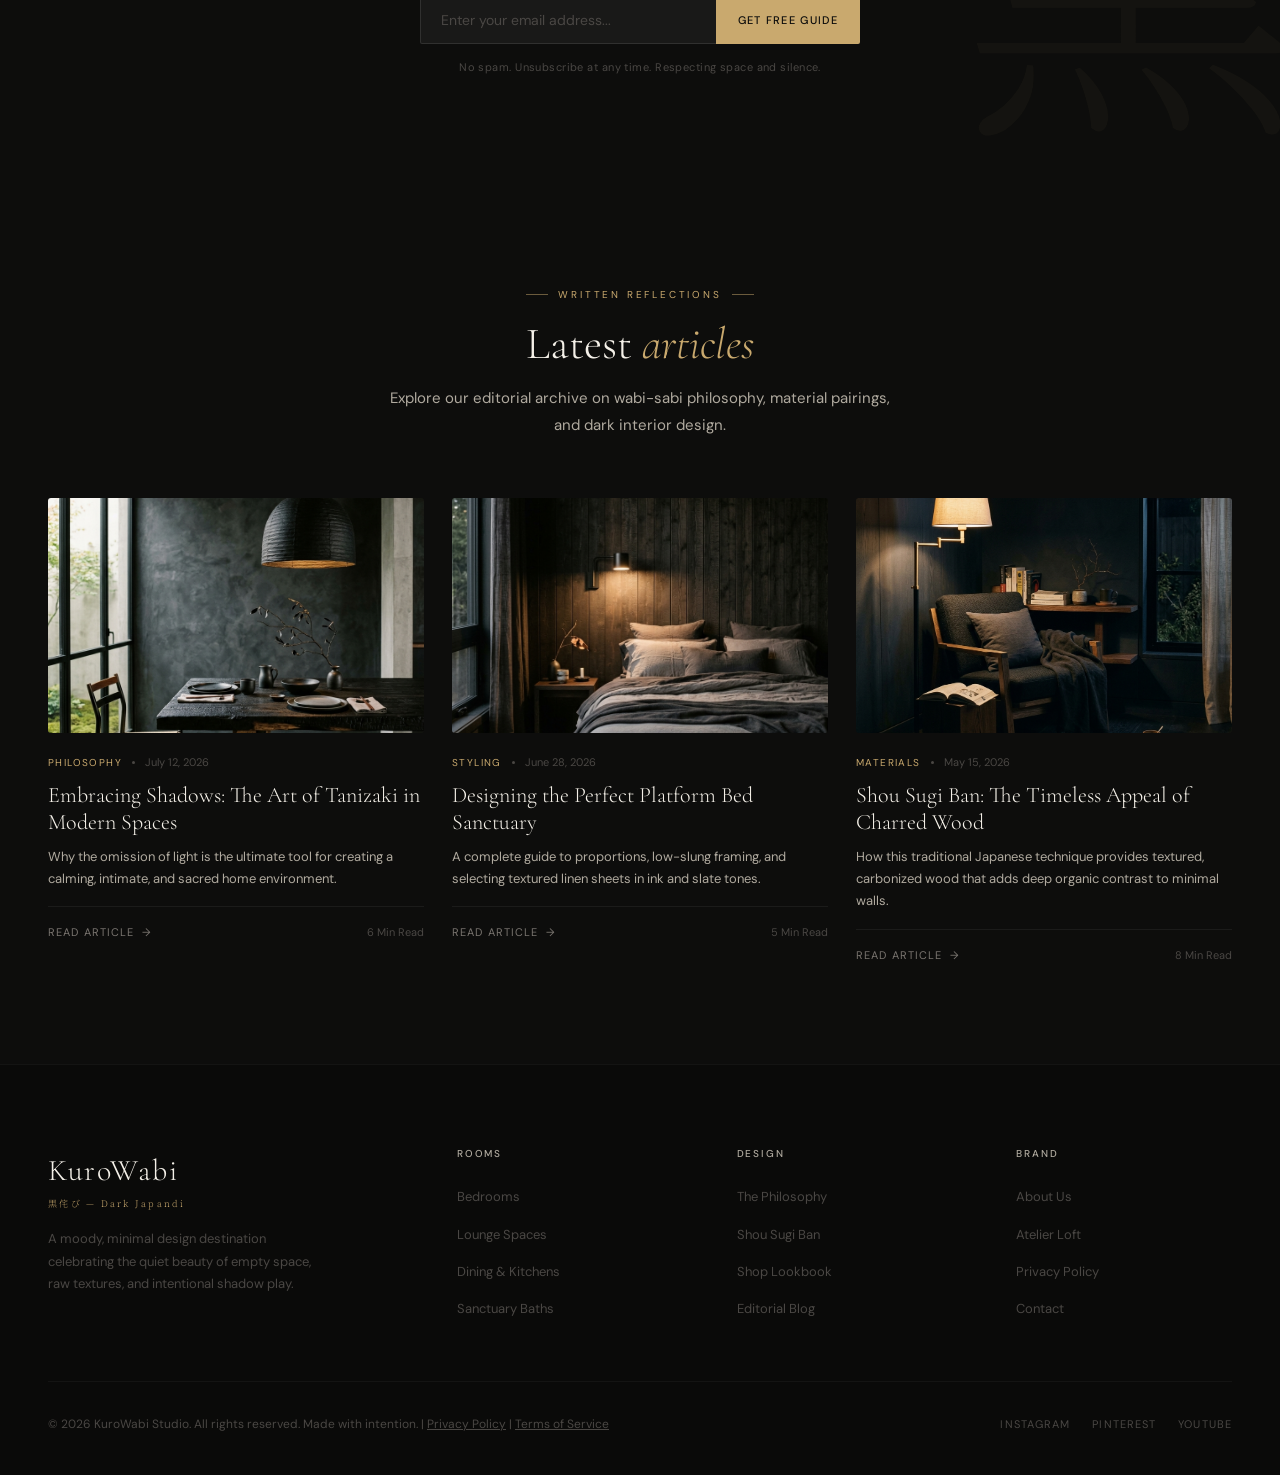
==== commit 6ab5985e: "Add bedroom category page and update integration links" ====
--- a/index.html
+++ b/index.html
@@ -74,7 +74,7 @@
       <a href="#guide" class="bg">What is Dark Japandi? &nbsp;→</a>
     </div>
     <div class="hsilos-grid">
-      <a href="#rooms" class="hsilo-link"><span>01 /</span> Bedrooms</a>
+      <a href="bedroom.html" class="hsilo-link"><span>01 /</span> Bedrooms</a>
       <a href="#rooms" class="hsilo-link"><span>02 /</span> Living Rooms</a>
       <a href="#rooms" class="hsilo-link"><span>03 /</span> Bathrooms</a>
       <a href="#rooms" class="hsilo-link"><span>04 /</span> Dining Rooms</a>
@@ -506,7 +506,7 @@
       <div>
         <h4 class="fct">Rooms</h4>
         <ul class="flinks">
-          <li><a href="#rooms">Bedrooms</a></li>
+          <li><a href="bedroom.html">Bedrooms</a></li>
           <li><a href="#rooms">Lounge Spaces</a></li>
           <li><a href="#rooms">Dining &amp; Kitchens</a></li>
           <li><a href="#rooms">Sanctuary Baths</a></li>
@@ -588,7 +588,7 @@
       "@id": "https://kurowabi.com/#rooms-list",
       "name": "Dark Japandi Room Categories",
       "itemListElement": [
-        { "@type": "ListItem", "position": 1, "name": "Dark Japandi Bedrooms", "url": "https://kurowabi.com/#rooms" },
+        { "@type": "ListItem", "position": 1, "name": "Dark Japandi Bedrooms", "url": "https://kurowabi.com/bedroom.html" },
         { "@type": "ListItem", "position": 2, "name": "Dark Japandi Lounge Spaces", "url": "https://kurowabi.com/#rooms" },
         { "@type": "ListItem", "position": 3, "name": "Dark Japandi Dining & Culinary", "url": "https://kurowabi.com/#rooms" }
       ]
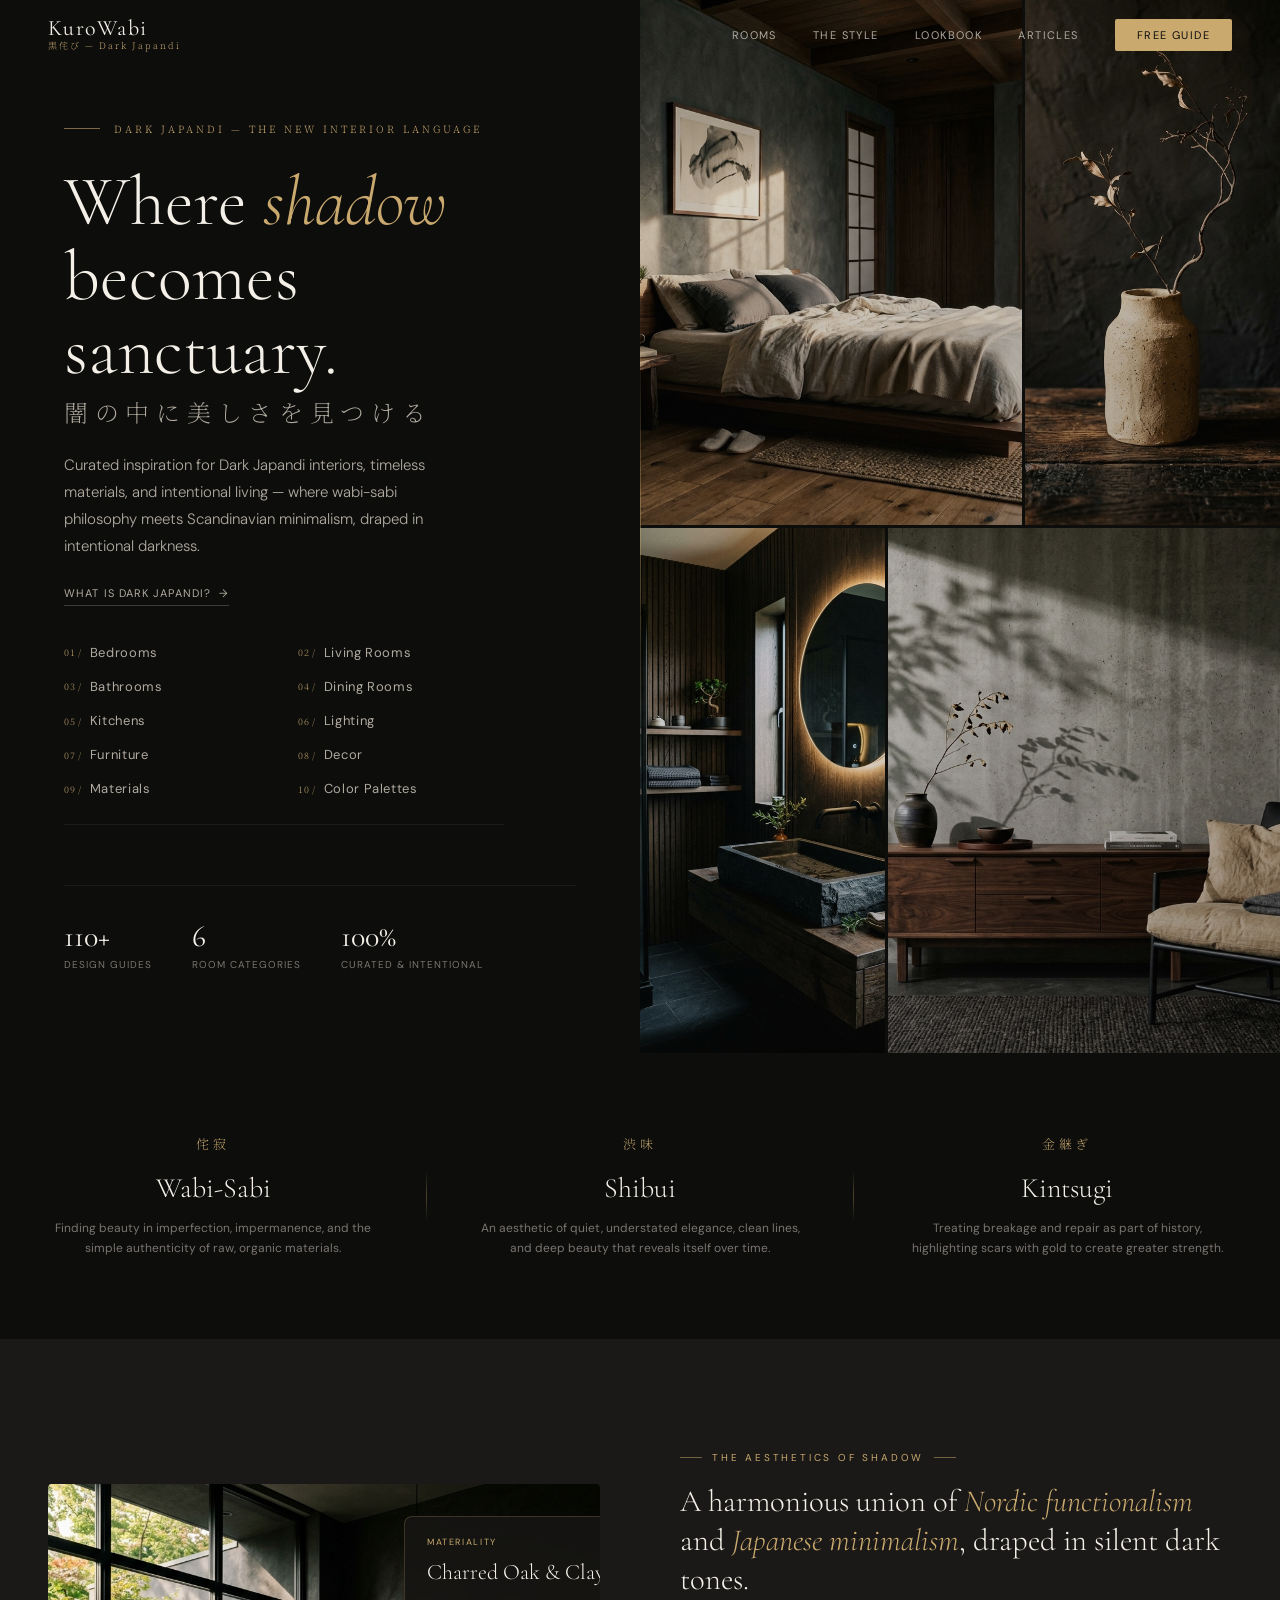
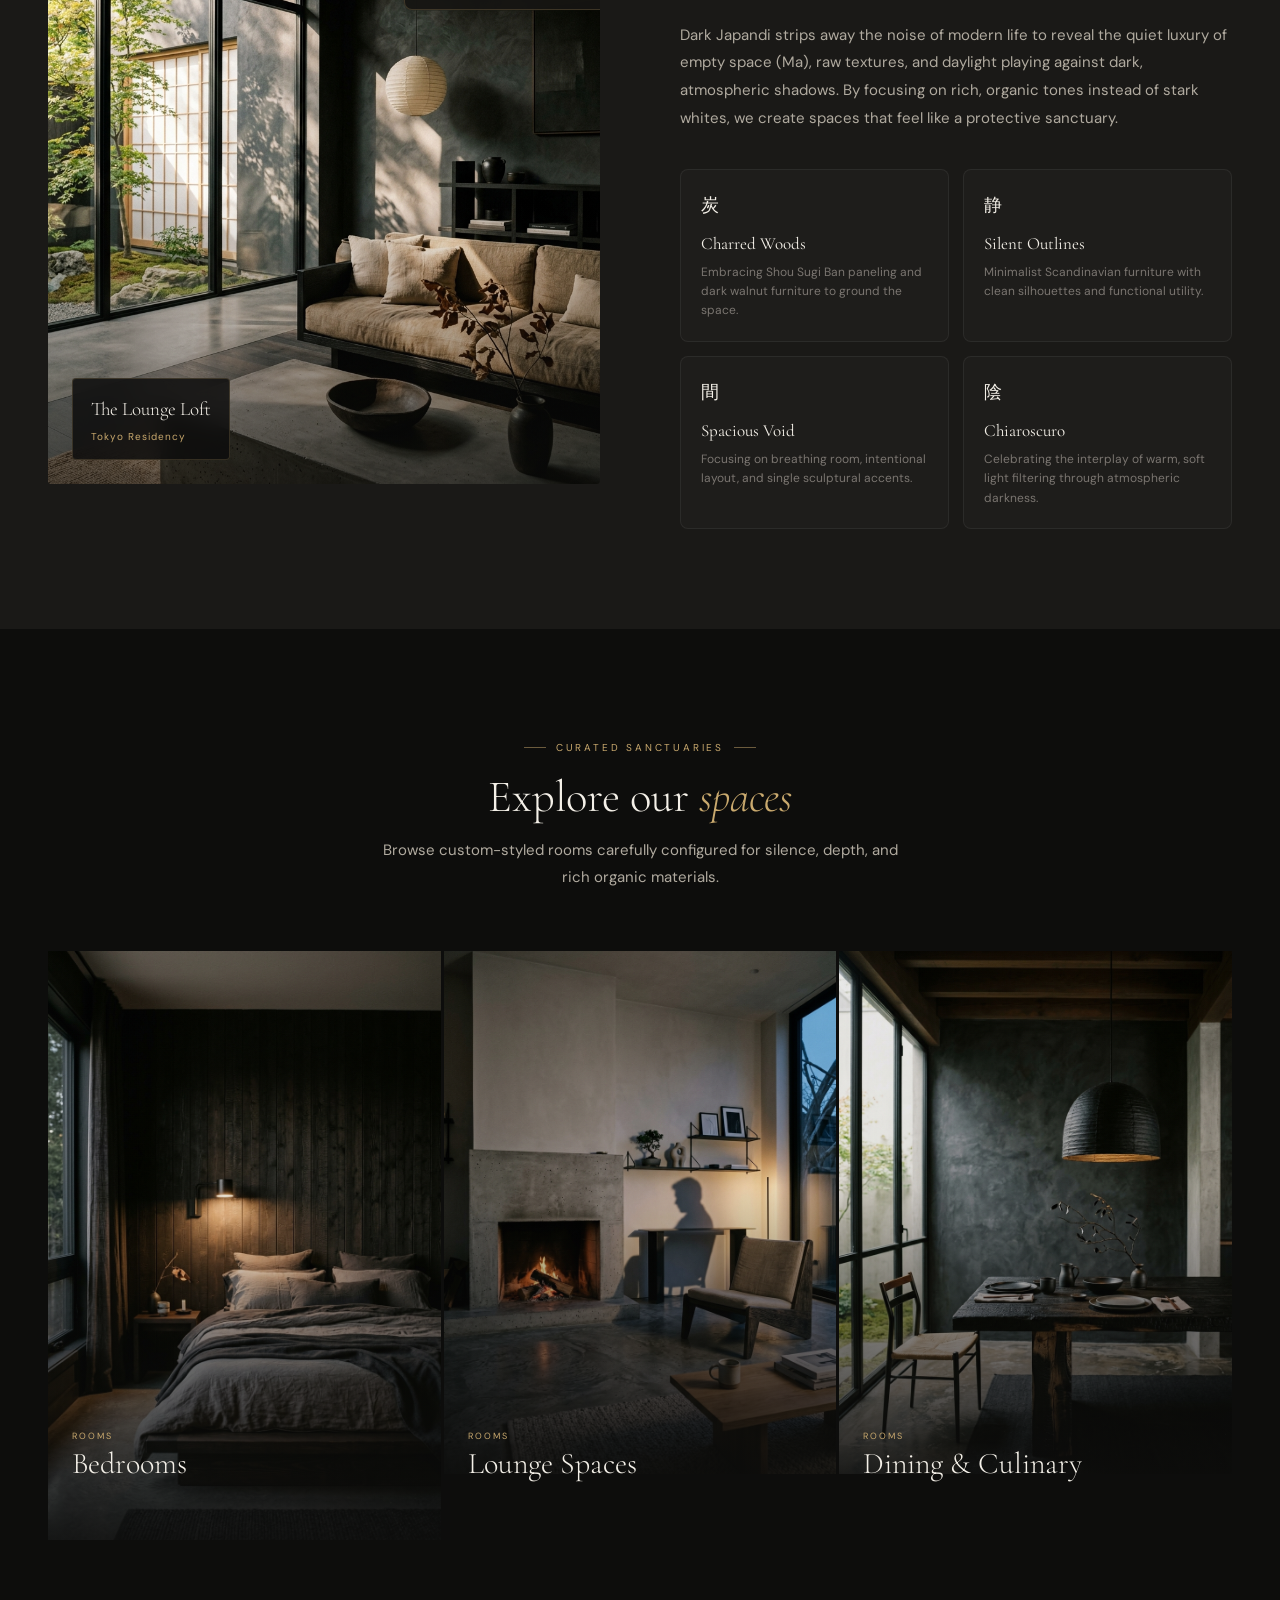
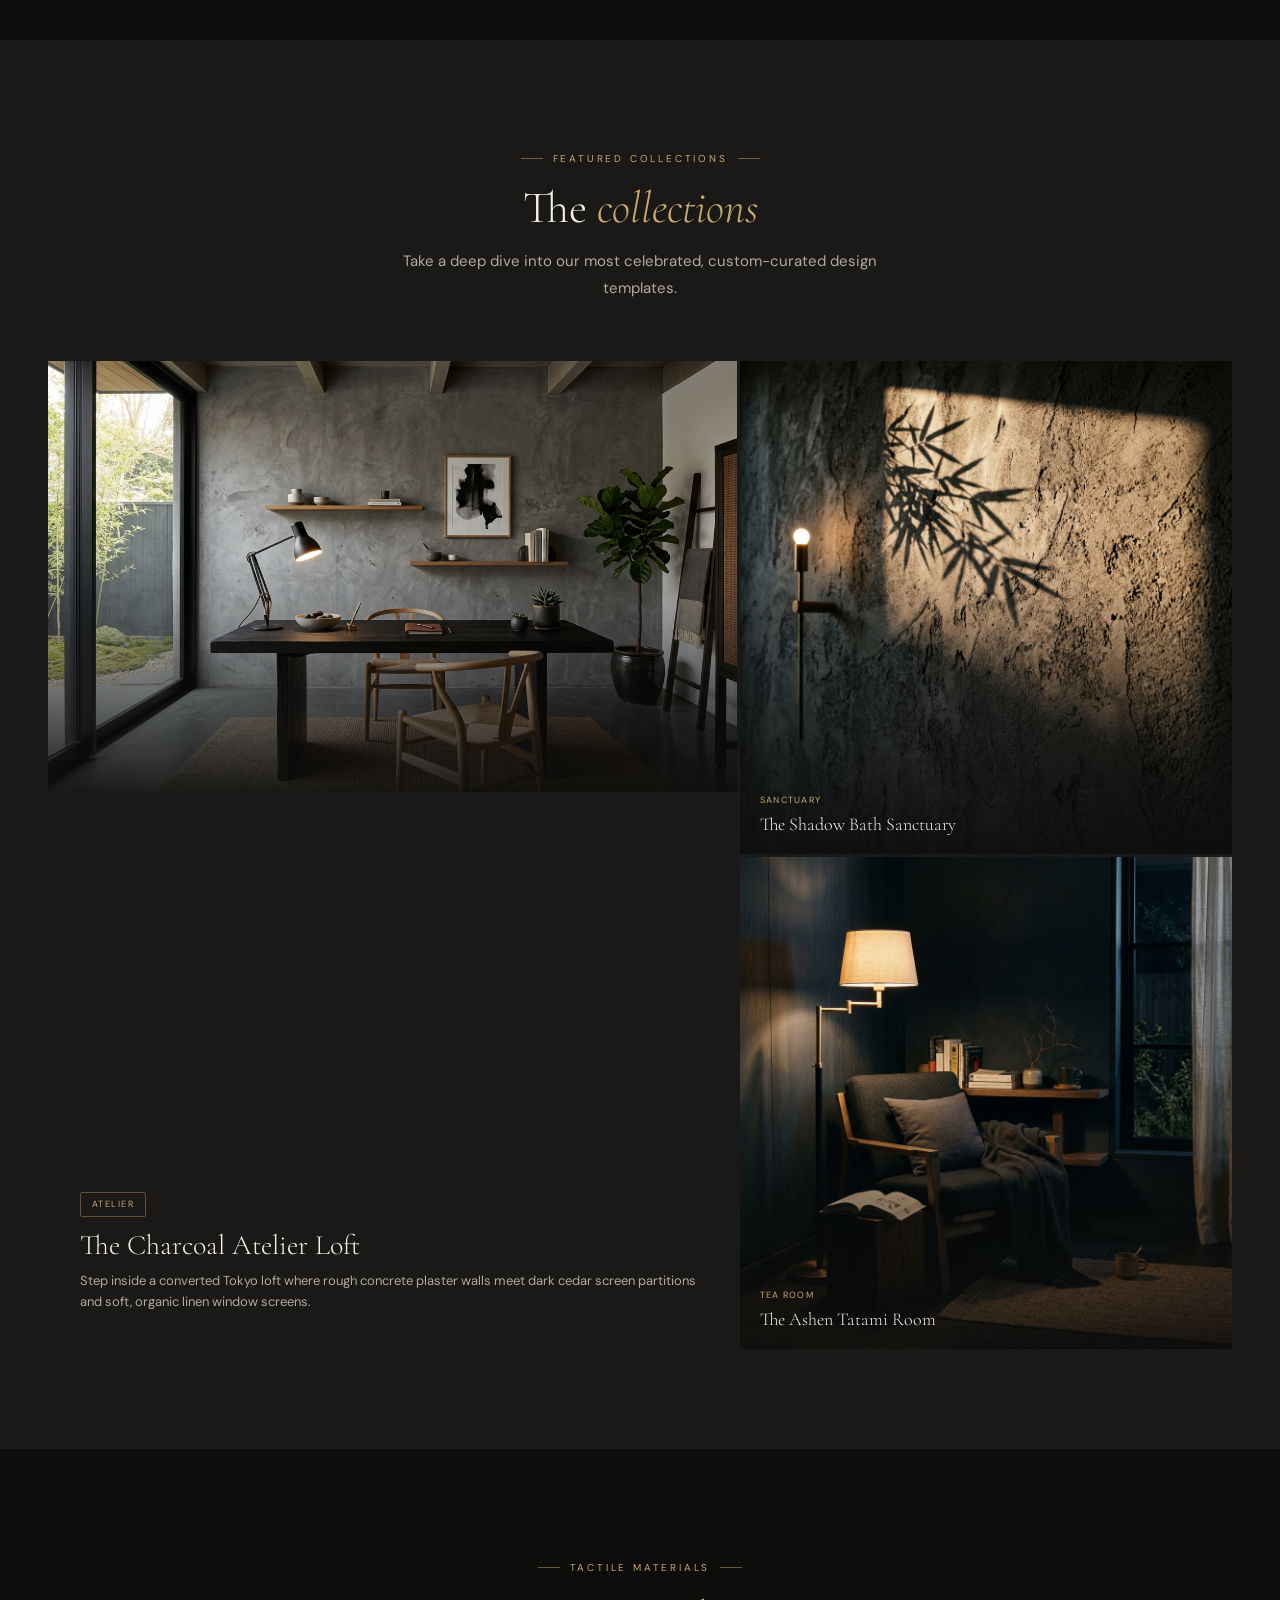
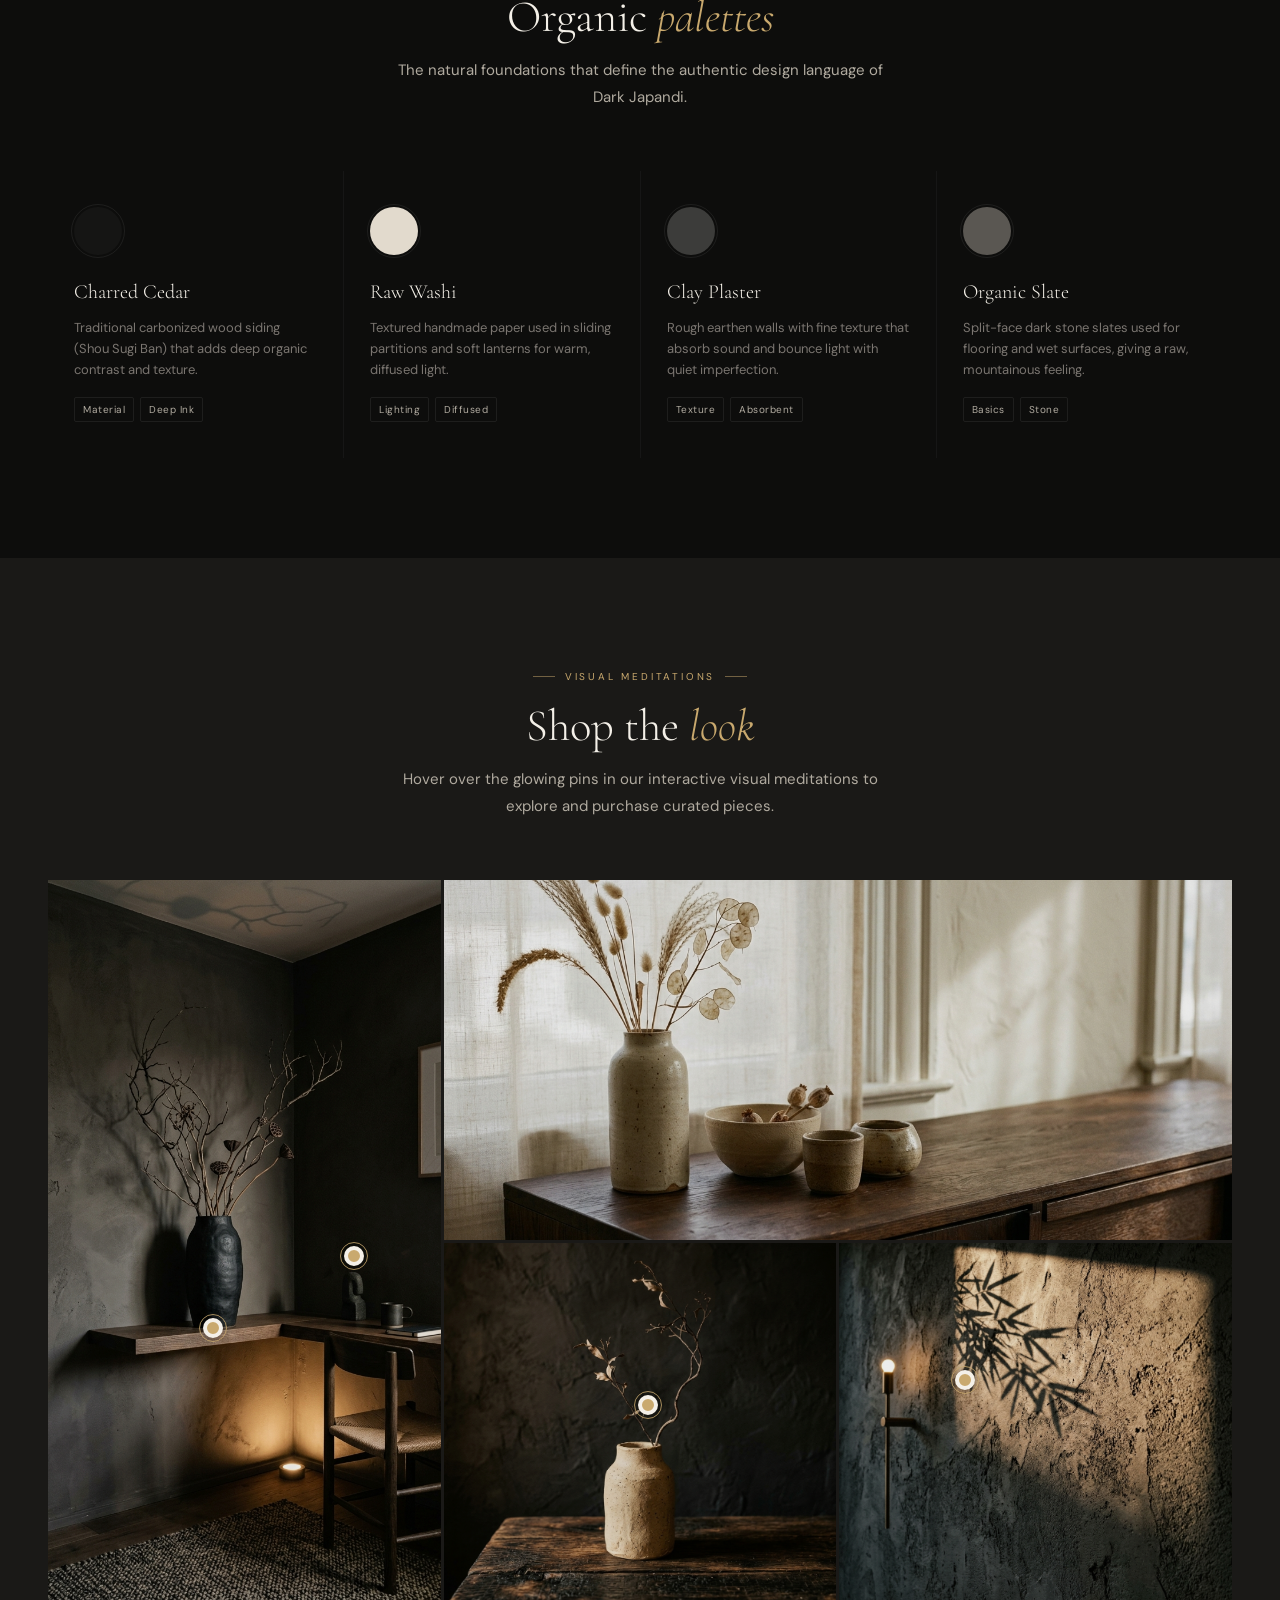
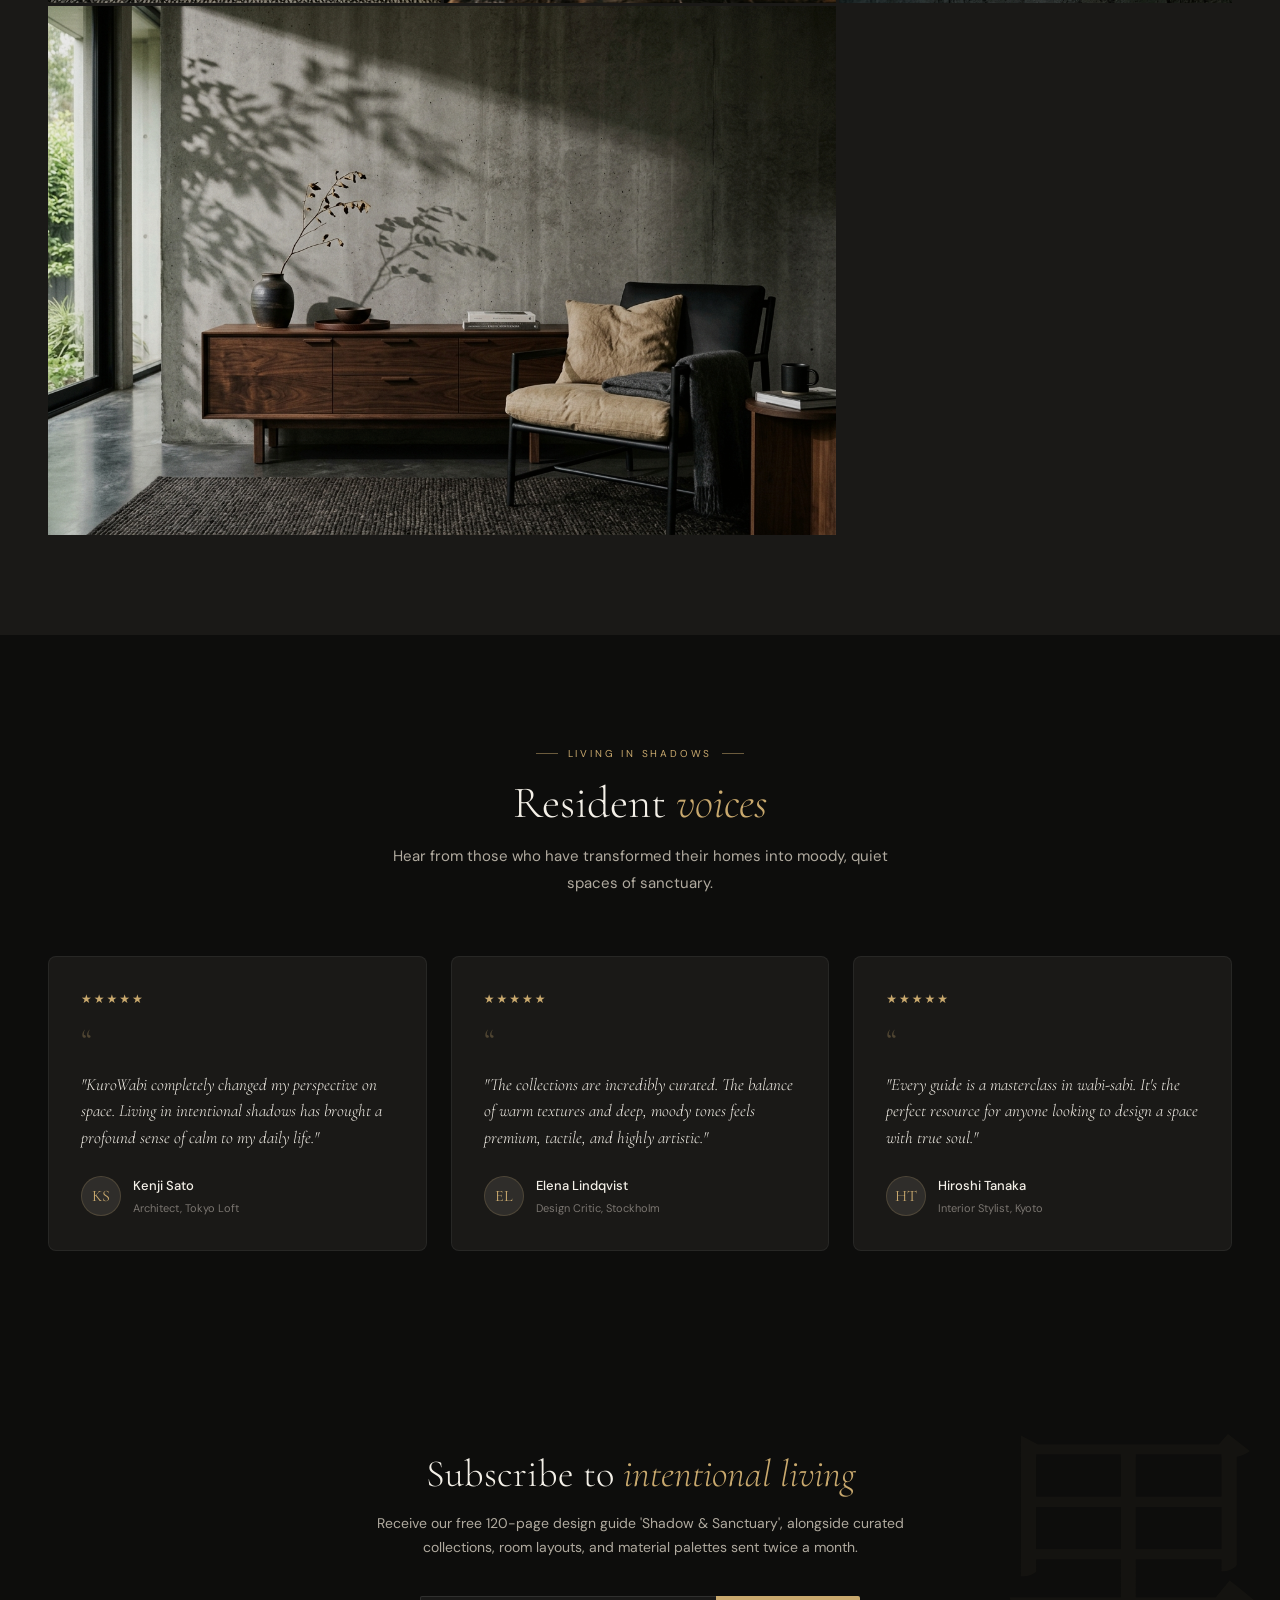
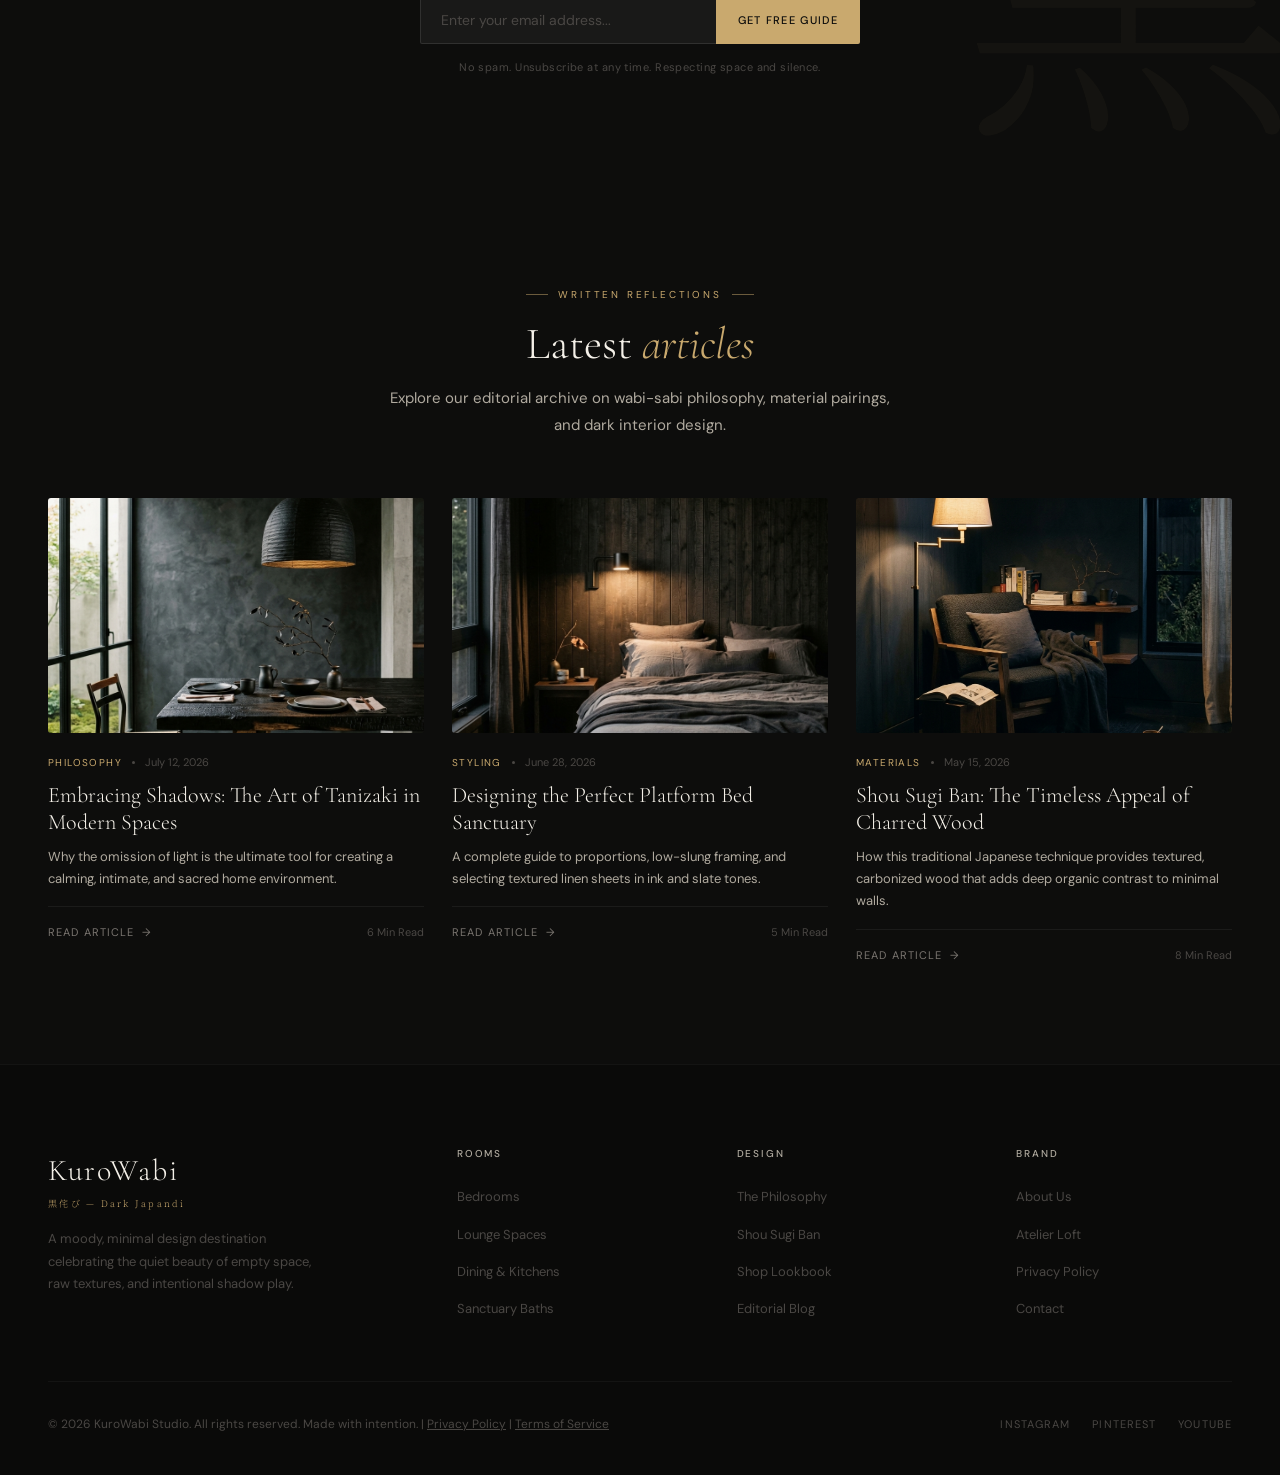
==== commit 71d87b0c: "Replace bedroom.html with clean directory route /bedrooms/ and add premium category hub" ====
--- a/index.html
+++ b/index.html
@@ -74,7 +74,7 @@
       <a href="#guide" class="bg">What is Dark Japandi? &nbsp;→</a>
     </div>
     <div class="hsilos-grid">
-      <a href="bedroom.html" class="hsilo-link"><span>01 /</span> Bedrooms</a>
+      <a href="/bedrooms/" class="hsilo-link"><span>01 /</span> Bedrooms</a>
       <a href="#rooms" class="hsilo-link"><span>02 /</span> Living Rooms</a>
       <a href="#rooms" class="hsilo-link"><span>03 /</span> Bathrooms</a>
       <a href="#rooms" class="hsilo-link"><span>04 /</span> Dining Rooms</a>
@@ -506,7 +506,7 @@
       <div>
         <h4 class="fct">Rooms</h4>
         <ul class="flinks">
-          <li><a href="bedroom.html">Bedrooms</a></li>
+          <li><a href="/bedrooms/">Bedrooms</a></li>
           <li><a href="#rooms">Lounge Spaces</a></li>
           <li><a href="#rooms">Dining &amp; Kitchens</a></li>
           <li><a href="#rooms">Sanctuary Baths</a></li>
@@ -588,7 +588,7 @@
       "@id": "https://kurowabi.com/#rooms-list",
       "name": "Dark Japandi Room Categories",
       "itemListElement": [
-        { "@type": "ListItem", "position": 1, "name": "Dark Japandi Bedrooms", "url": "https://kurowabi.com/bedroom.html" },
+        { "@type": "ListItem", "position": 1, "name": "Dark Japandi Bedrooms", "url": "https://kurowabi.com//bedrooms/" },
         { "@type": "ListItem", "position": 2, "name": "Dark Japandi Lounge Spaces", "url": "https://kurowabi.com/#rooms" },
         { "@type": "ListItem", "position": 3, "name": "Dark Japandi Dining & Culinary", "url": "https://kurowabi.com/#rooms" }
       ]
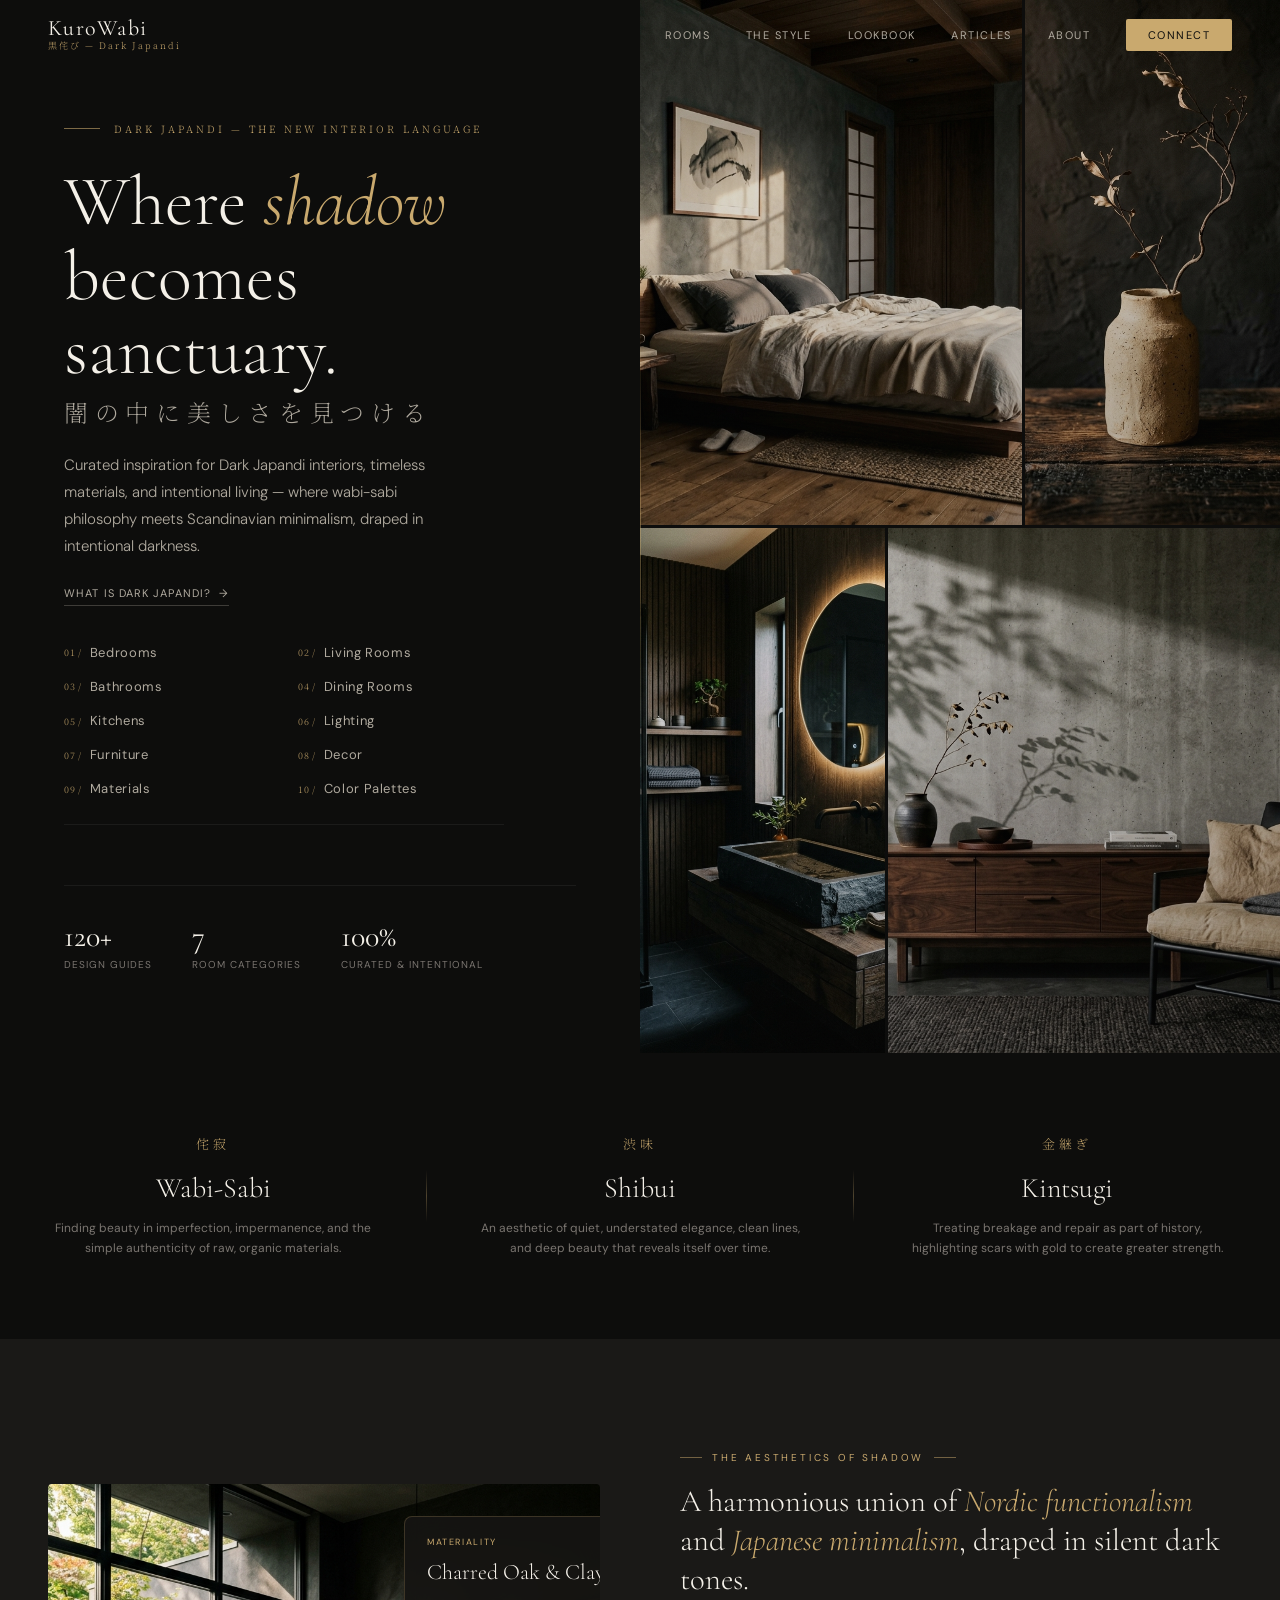
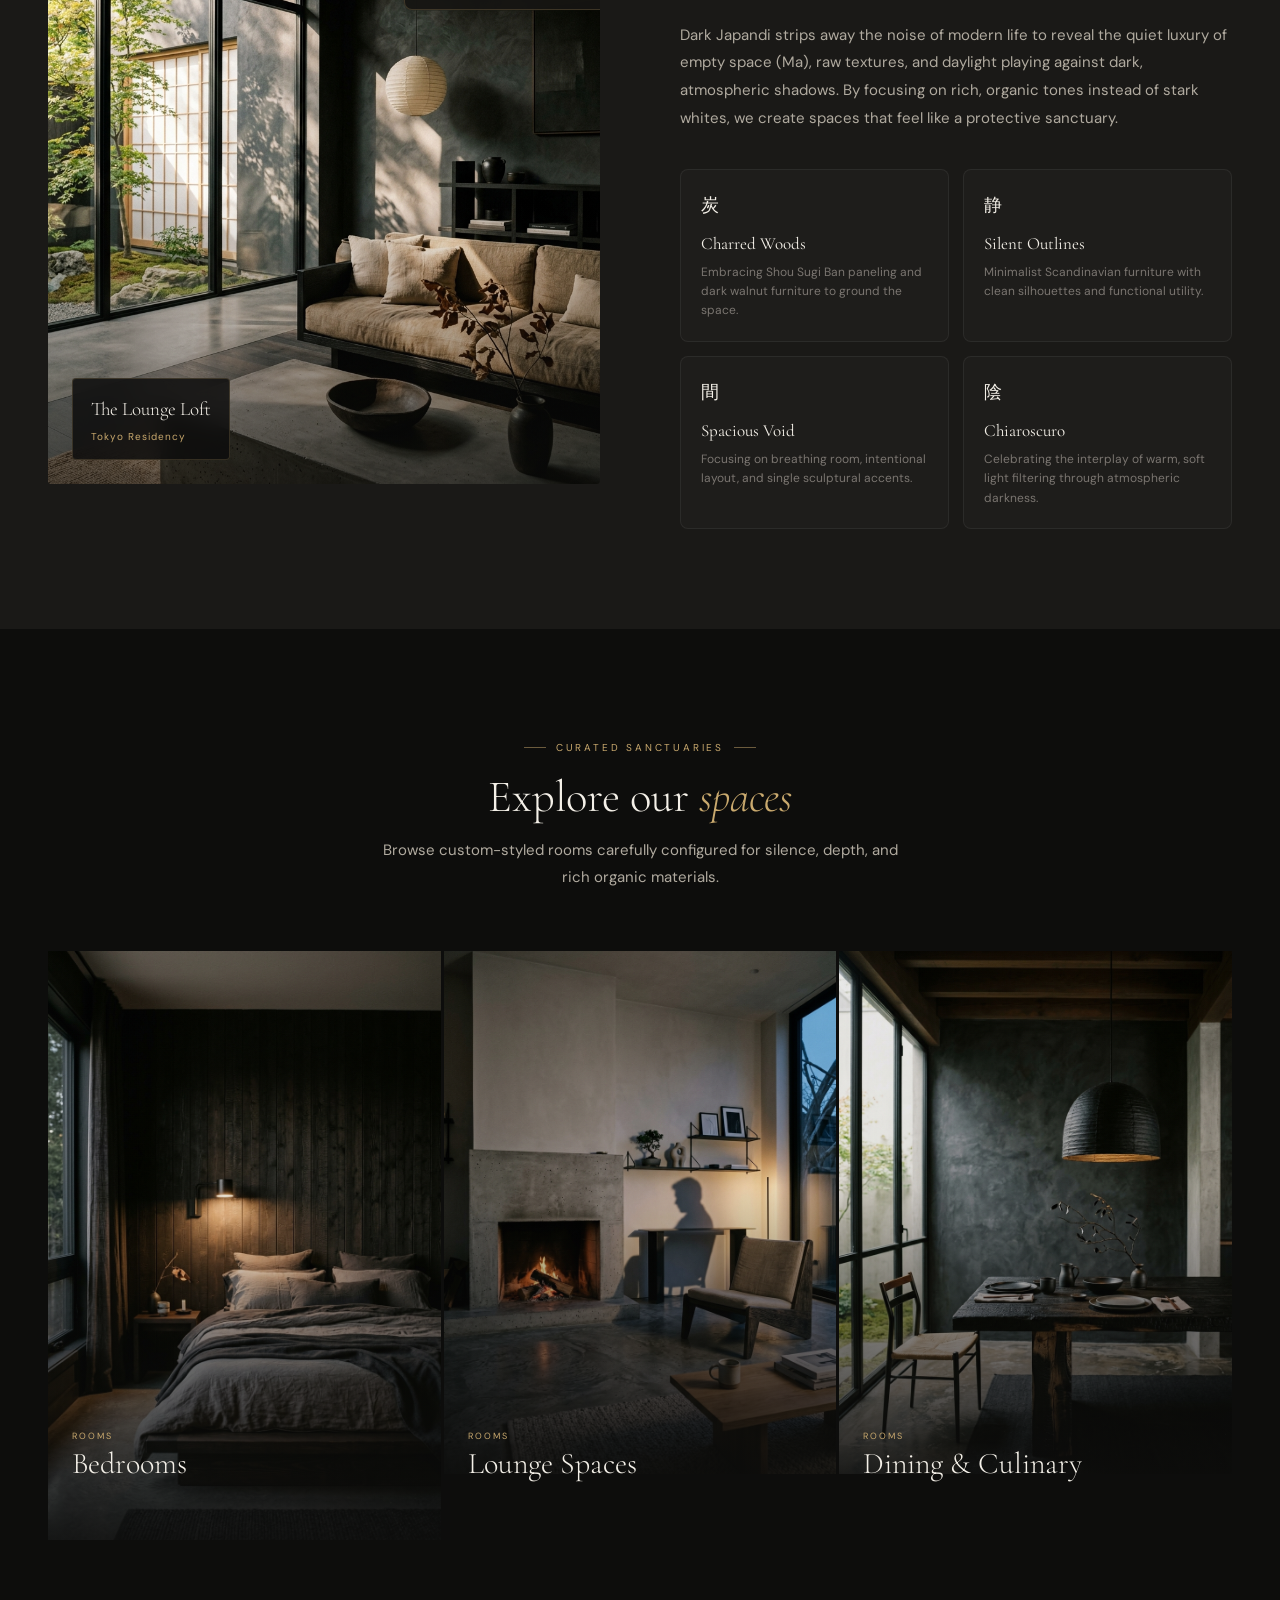
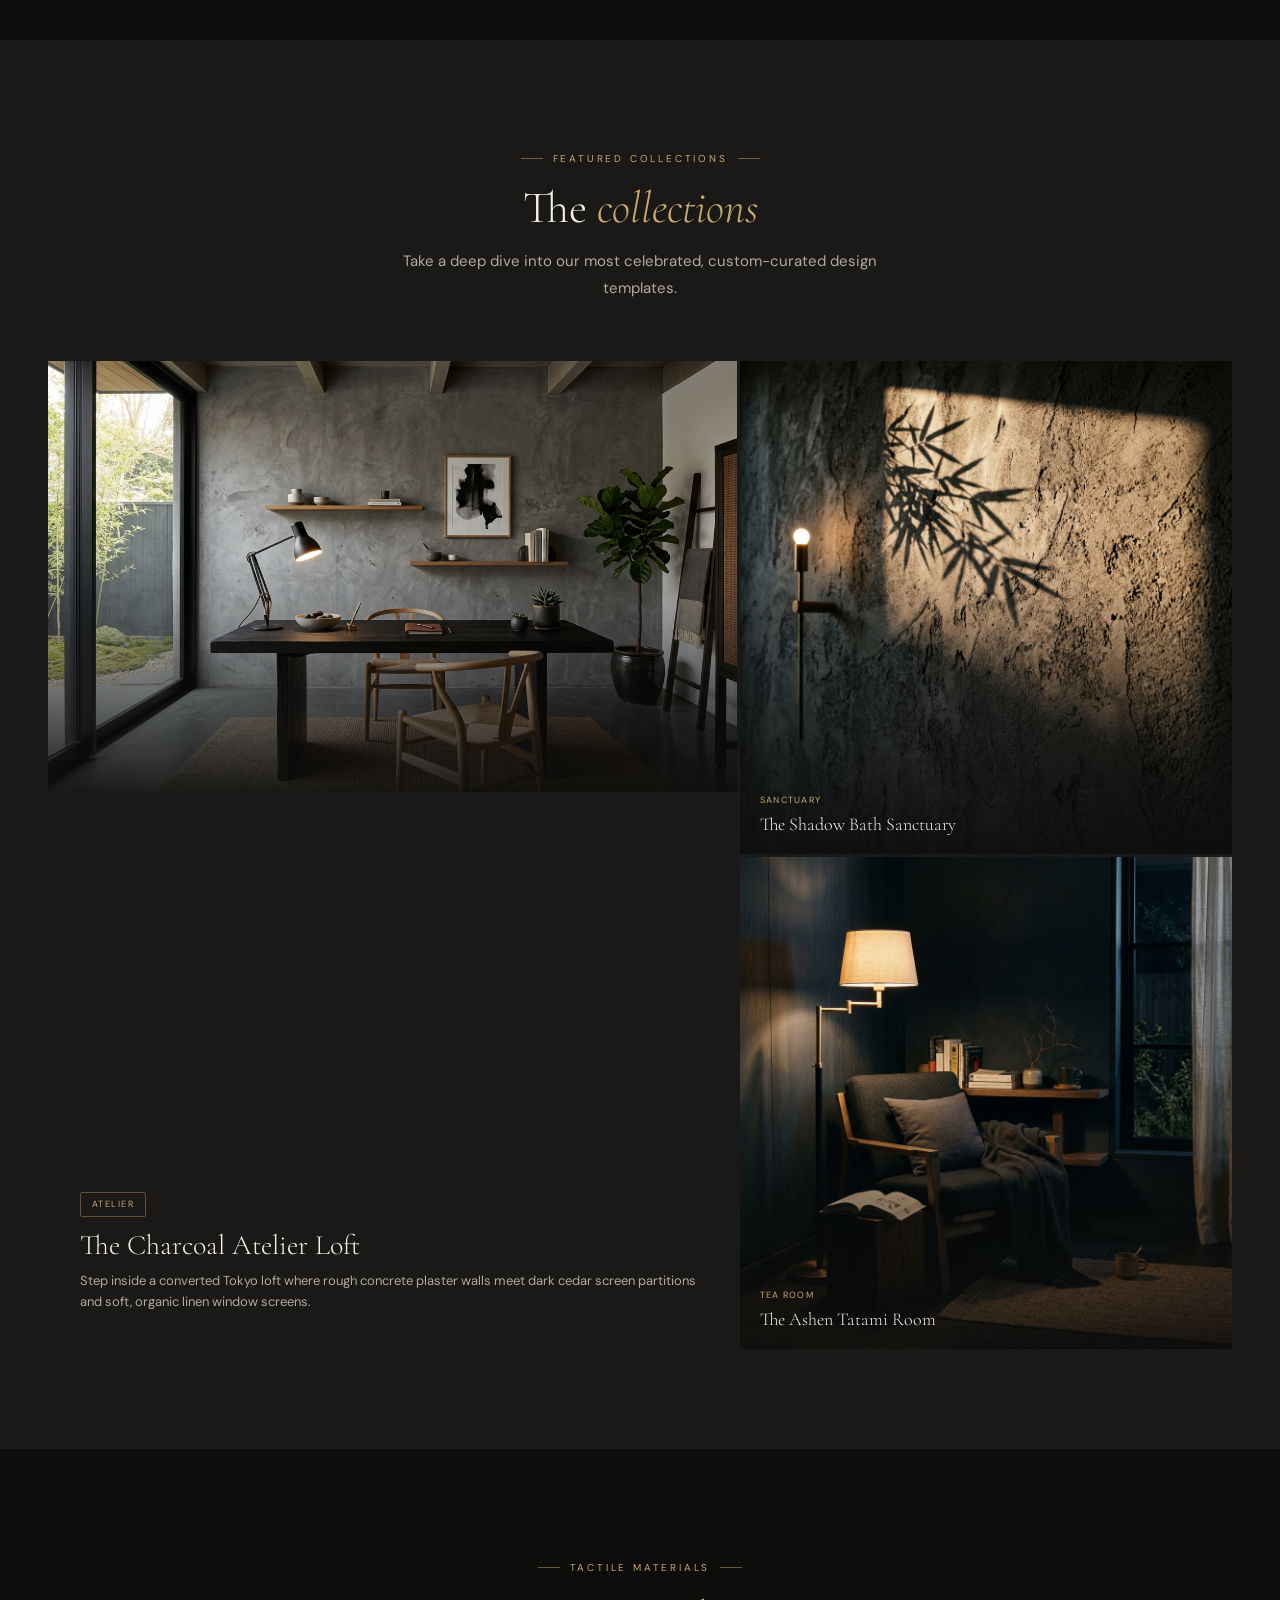
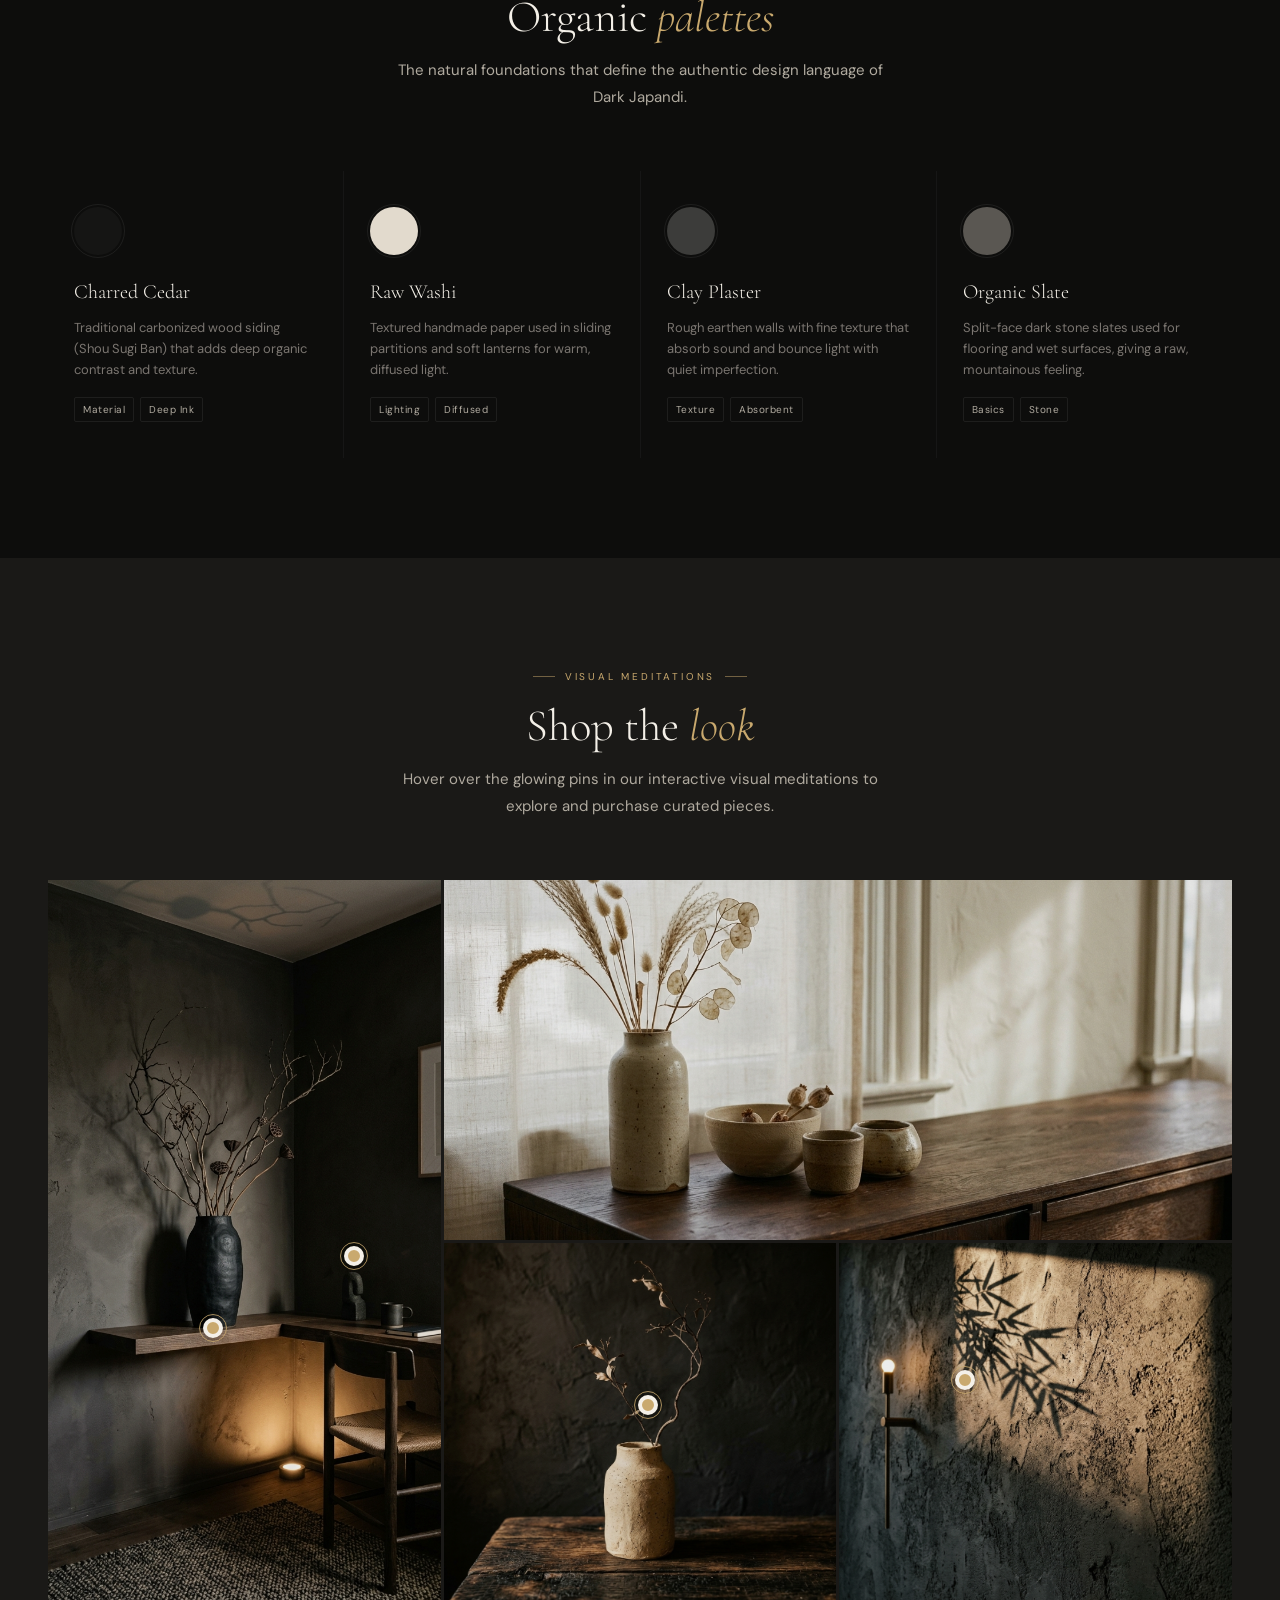
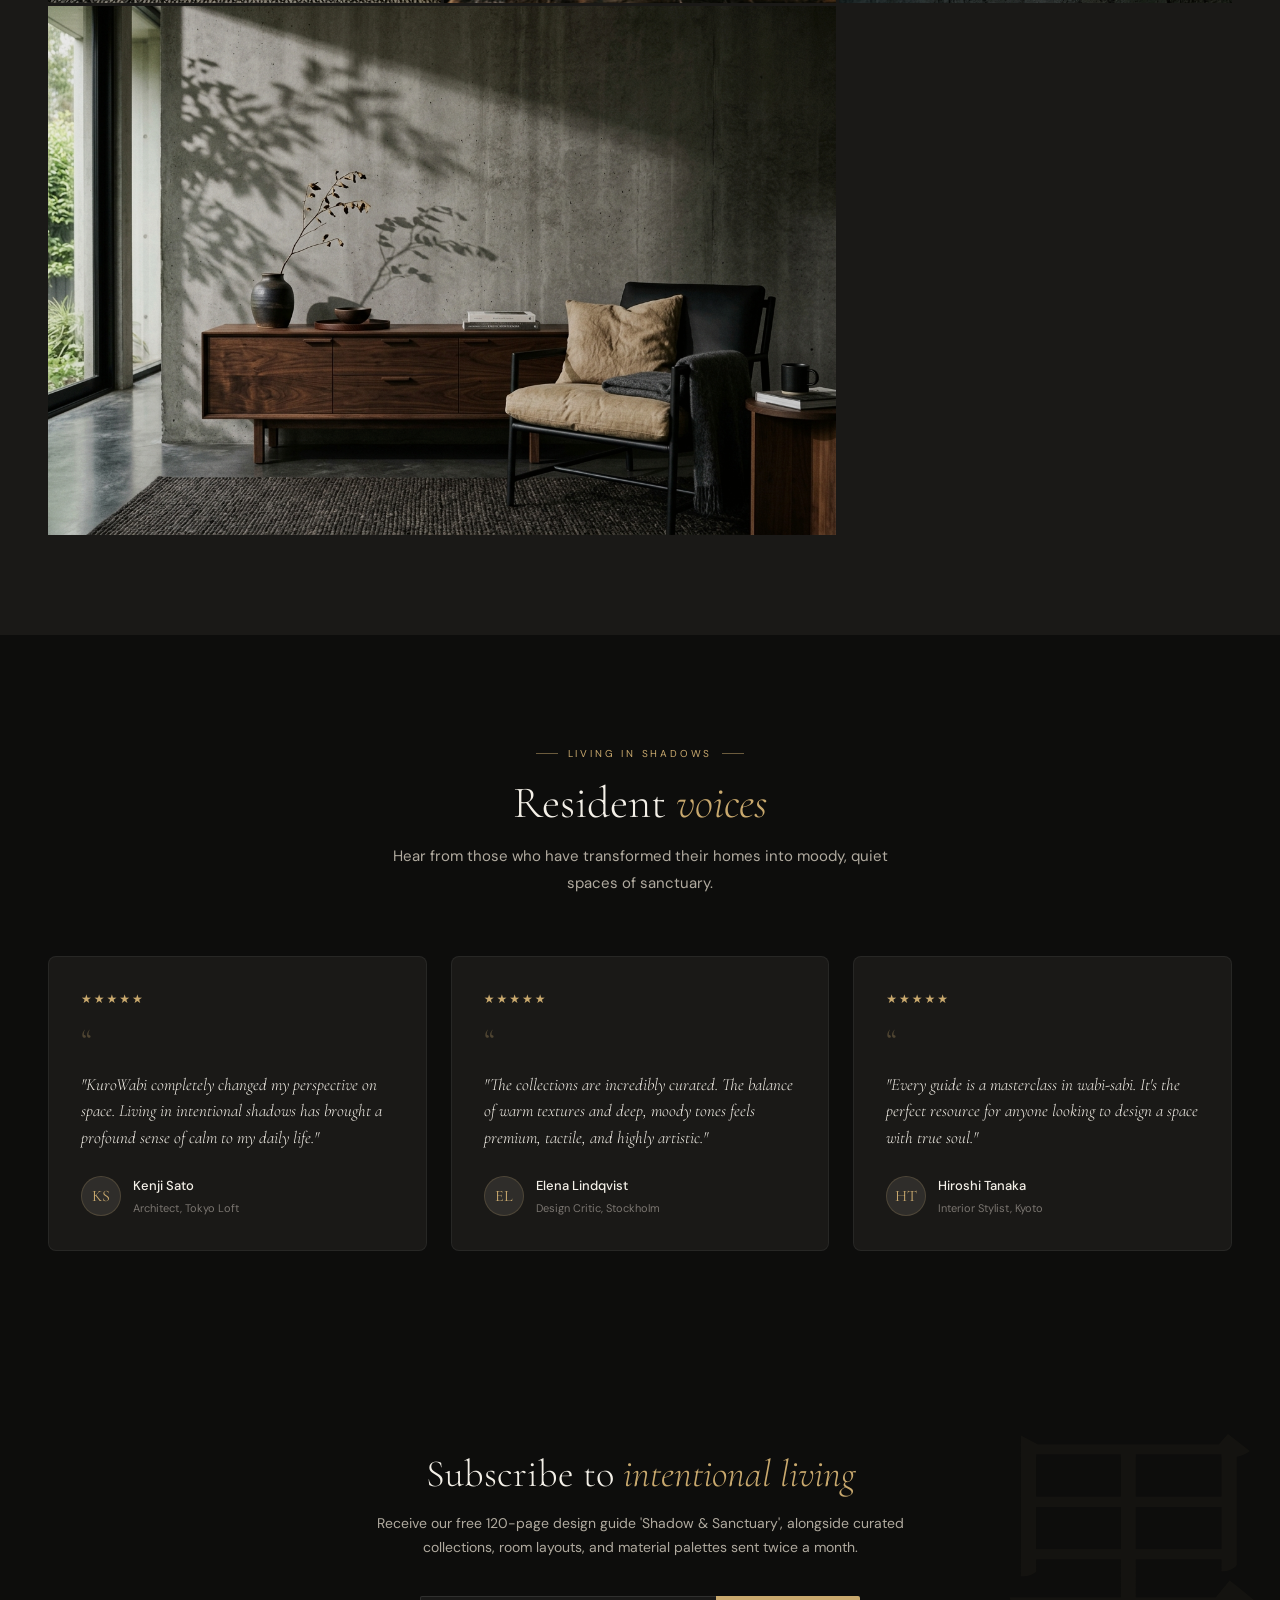
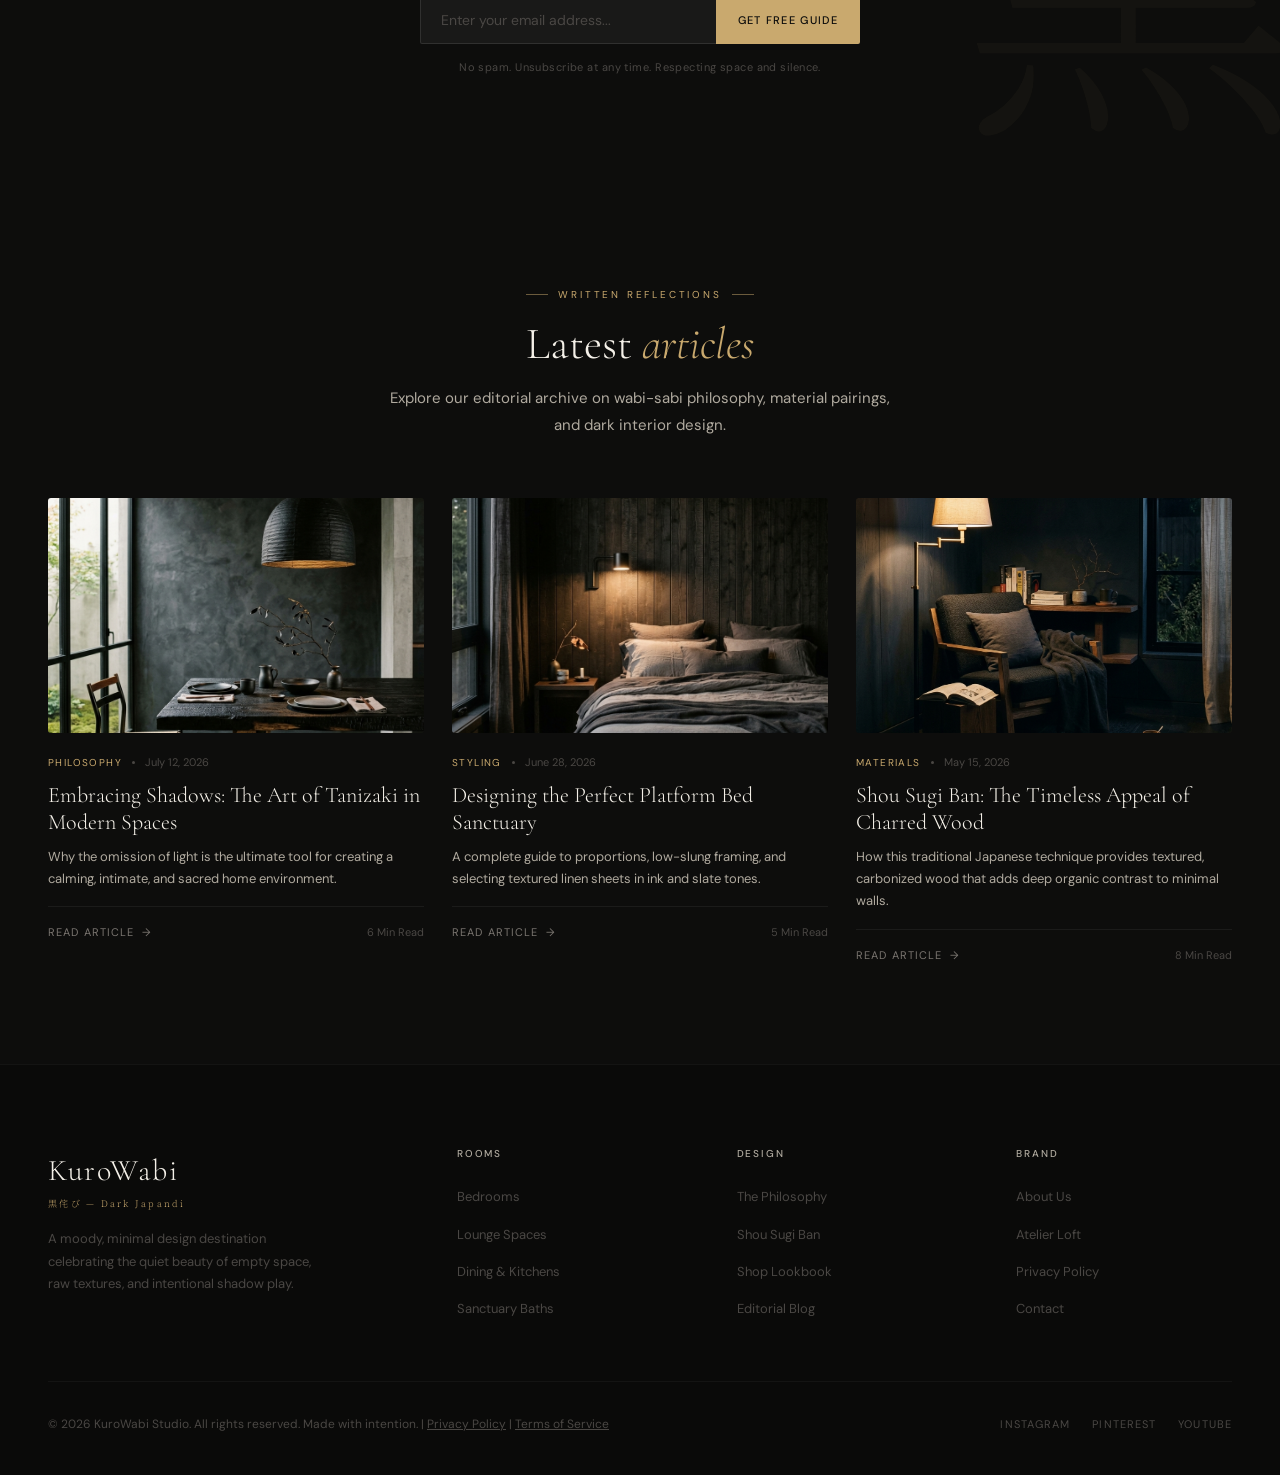
==== commit e83bab6a: "Align header and mobile navigation across all pages to link directly to new brand and category pages" ====
--- a/index.html
+++ b/index.html
@@ -38,11 +38,12 @@
     <span class="jp">黒侘び — Dark Japandi</span>
   </a>
   <ul class="nl">
-    <li><a href="#rooms">Rooms</a></li>
+    <li><a href="/bedrooms/">Rooms</a></li>
     <li><a href="#guide">The Style</a></li>
     <li><a href="#lookbook">Lookbook</a></li>
     <li><a href="#articles">Articles</a></li>
-    <li><a href="#newsletter" class="cta">Free Guide</a></li>
+    <li><a href="about.html">About</a></li>
+    <li><a href="contact.html" class="cta">Connect</a></li>
   </ul>
   <div class="hbg" onclick="toggleMenu()">
     <span></span>
@@ -53,11 +54,12 @@
 
 <div class="mmenu" id="mm">
   <span class="mclose" onclick="toggleMenu()">✕</span>
-  <a href="#rooms" onclick="toggleMenu()">Rooms</a>
+  <a href="/bedrooms/" onclick="toggleMenu()">Rooms</a>
   <a href="#guide" onclick="toggleMenu()">The Style</a>
   <a href="#lookbook" onclick="toggleMenu()">Lookbook</a>
   <a href="#articles" onclick="toggleMenu()">Articles</a>
-  <a href="#newsletter" onclick="toggleMenu()">Free Guide</a>
+  <a href="about.html" onclick="toggleMenu()">About</a>
+  <a href="contact.html" onclick="toggleMenu()">Connect</a>
 </div>
 
 <!-- SEMANTIC MAIN -->
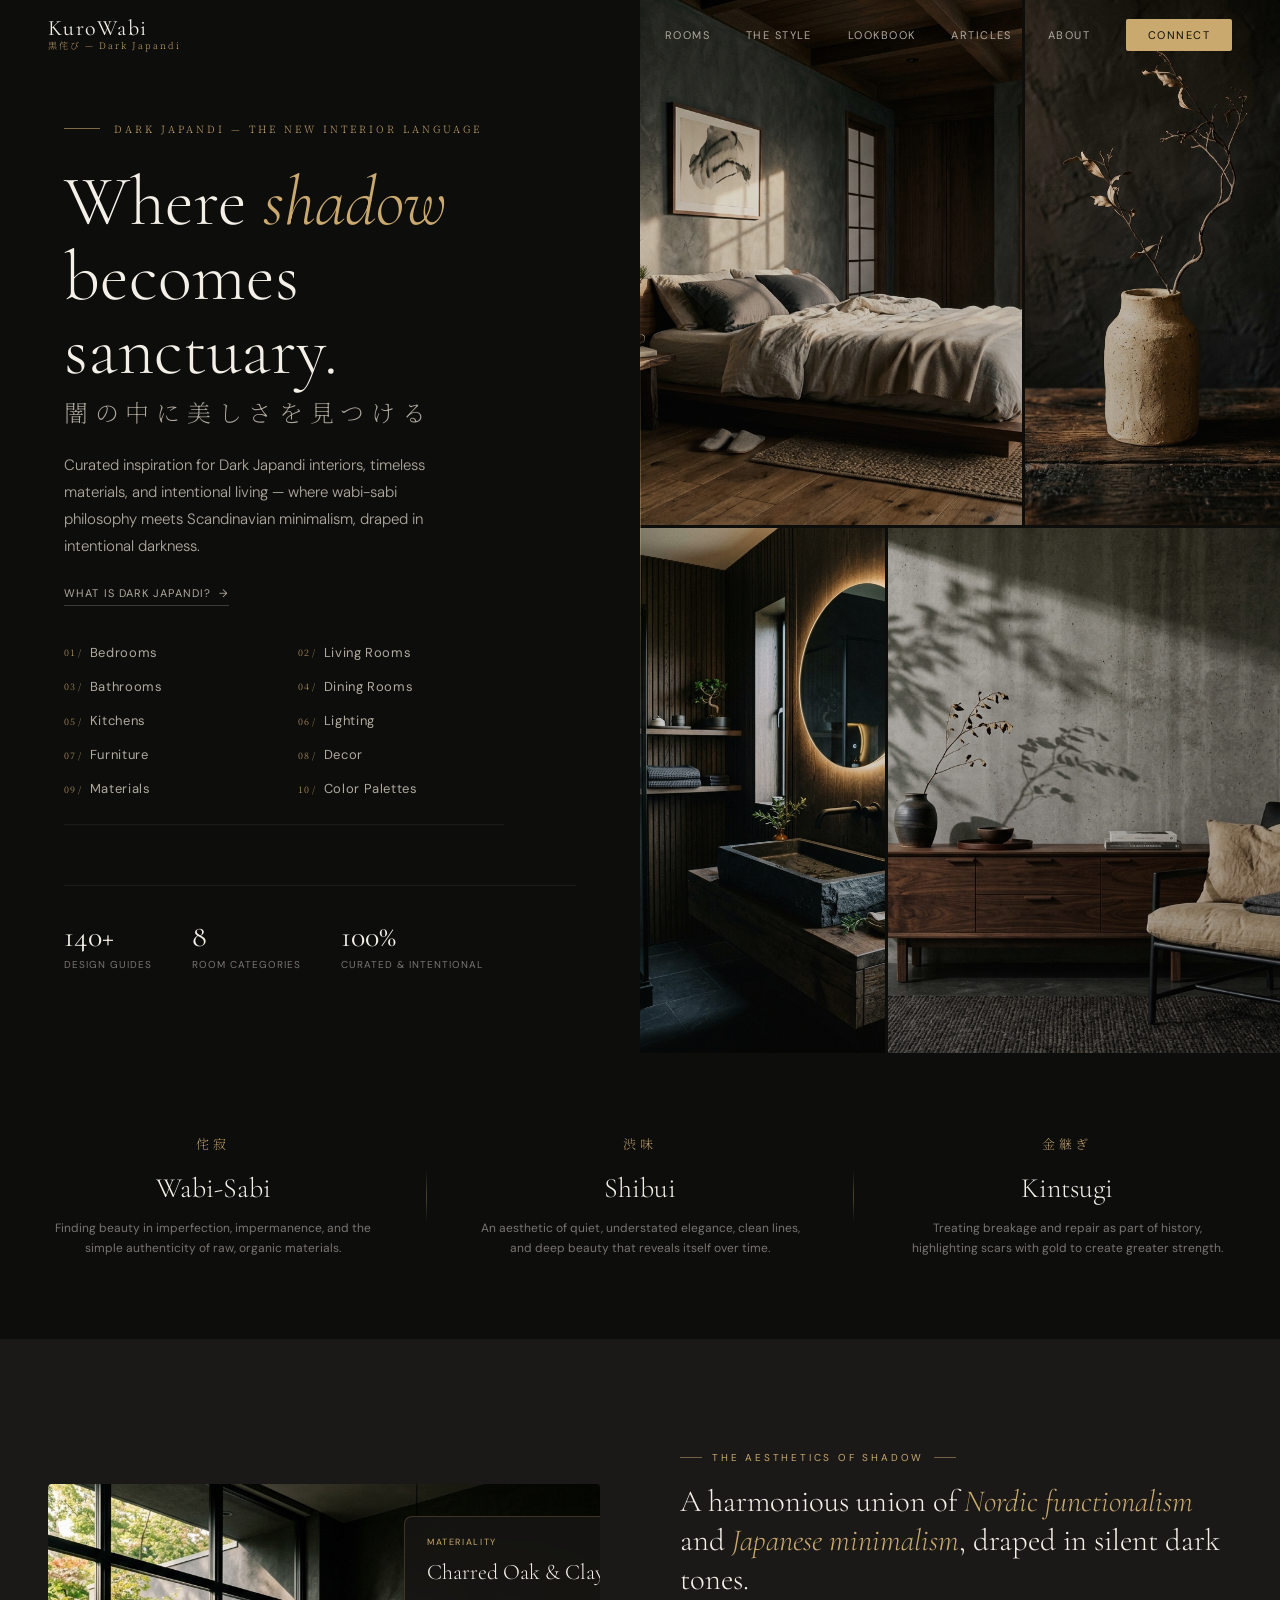
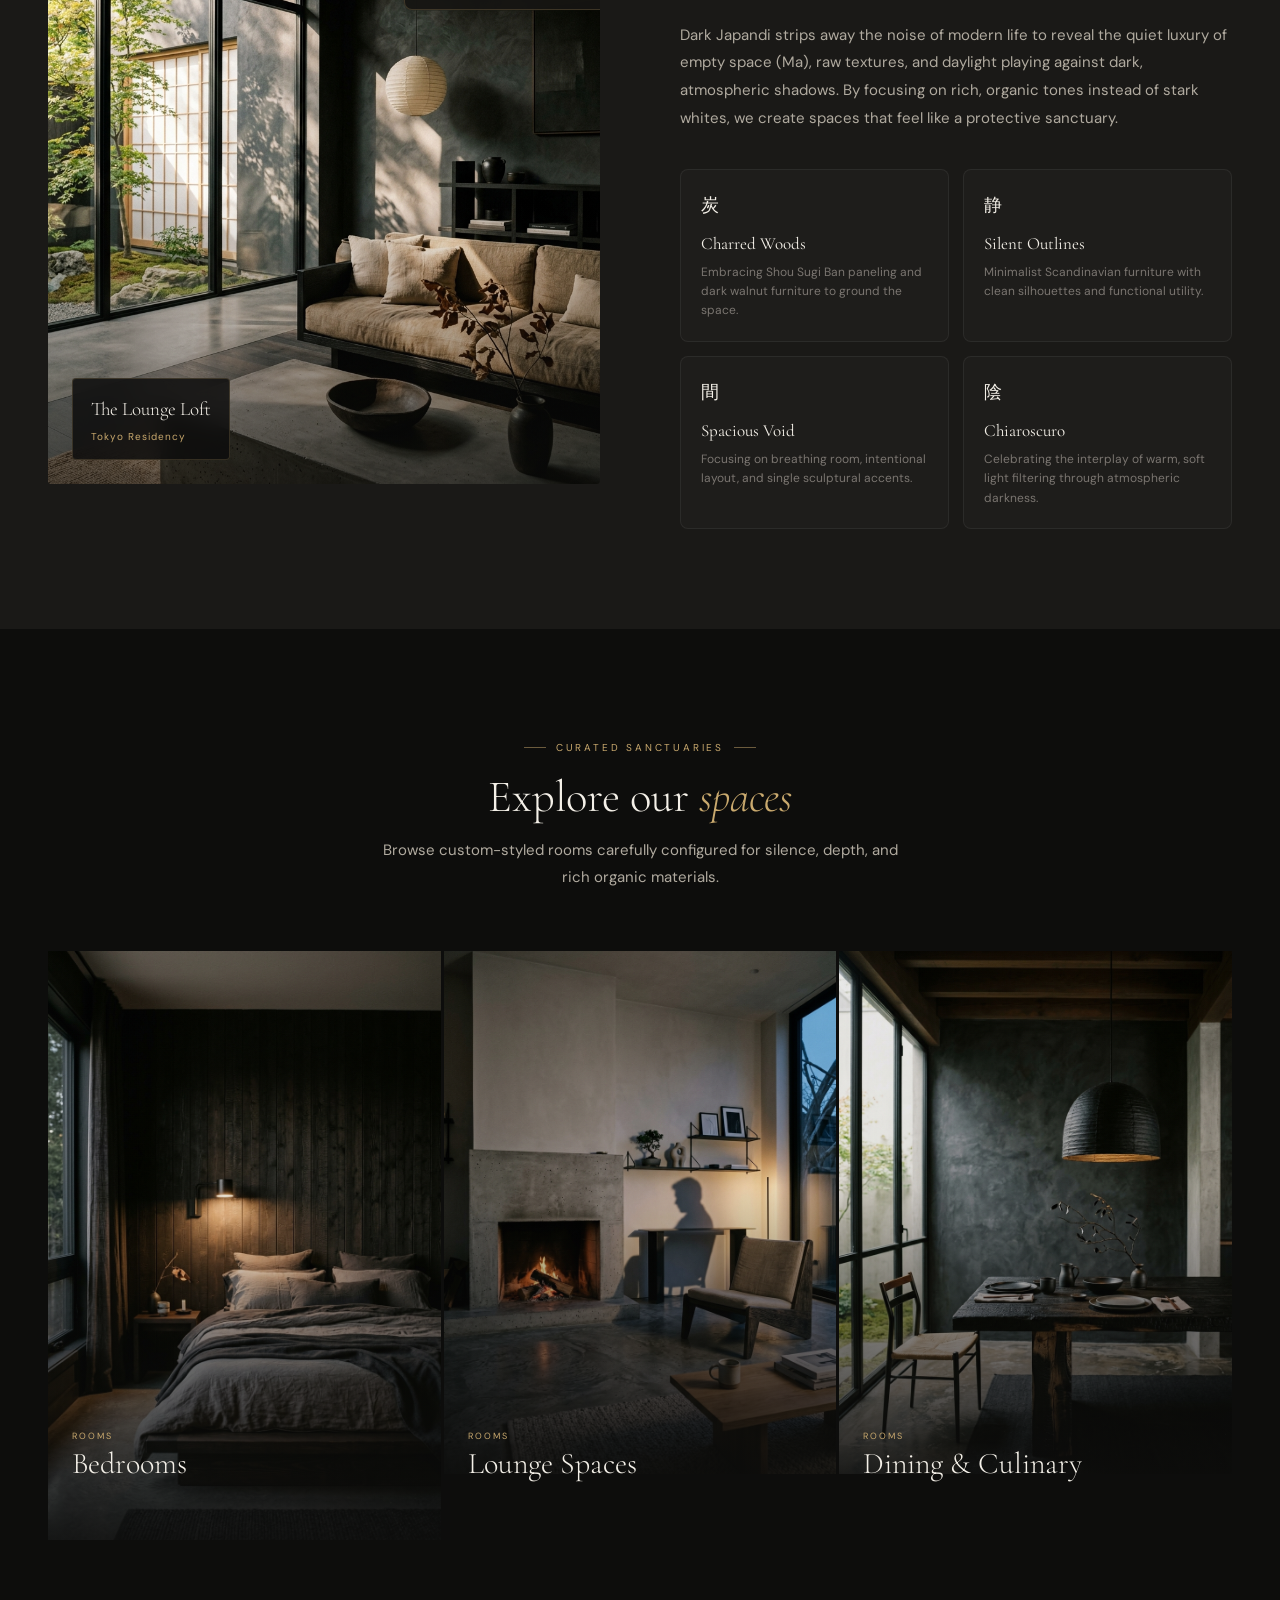
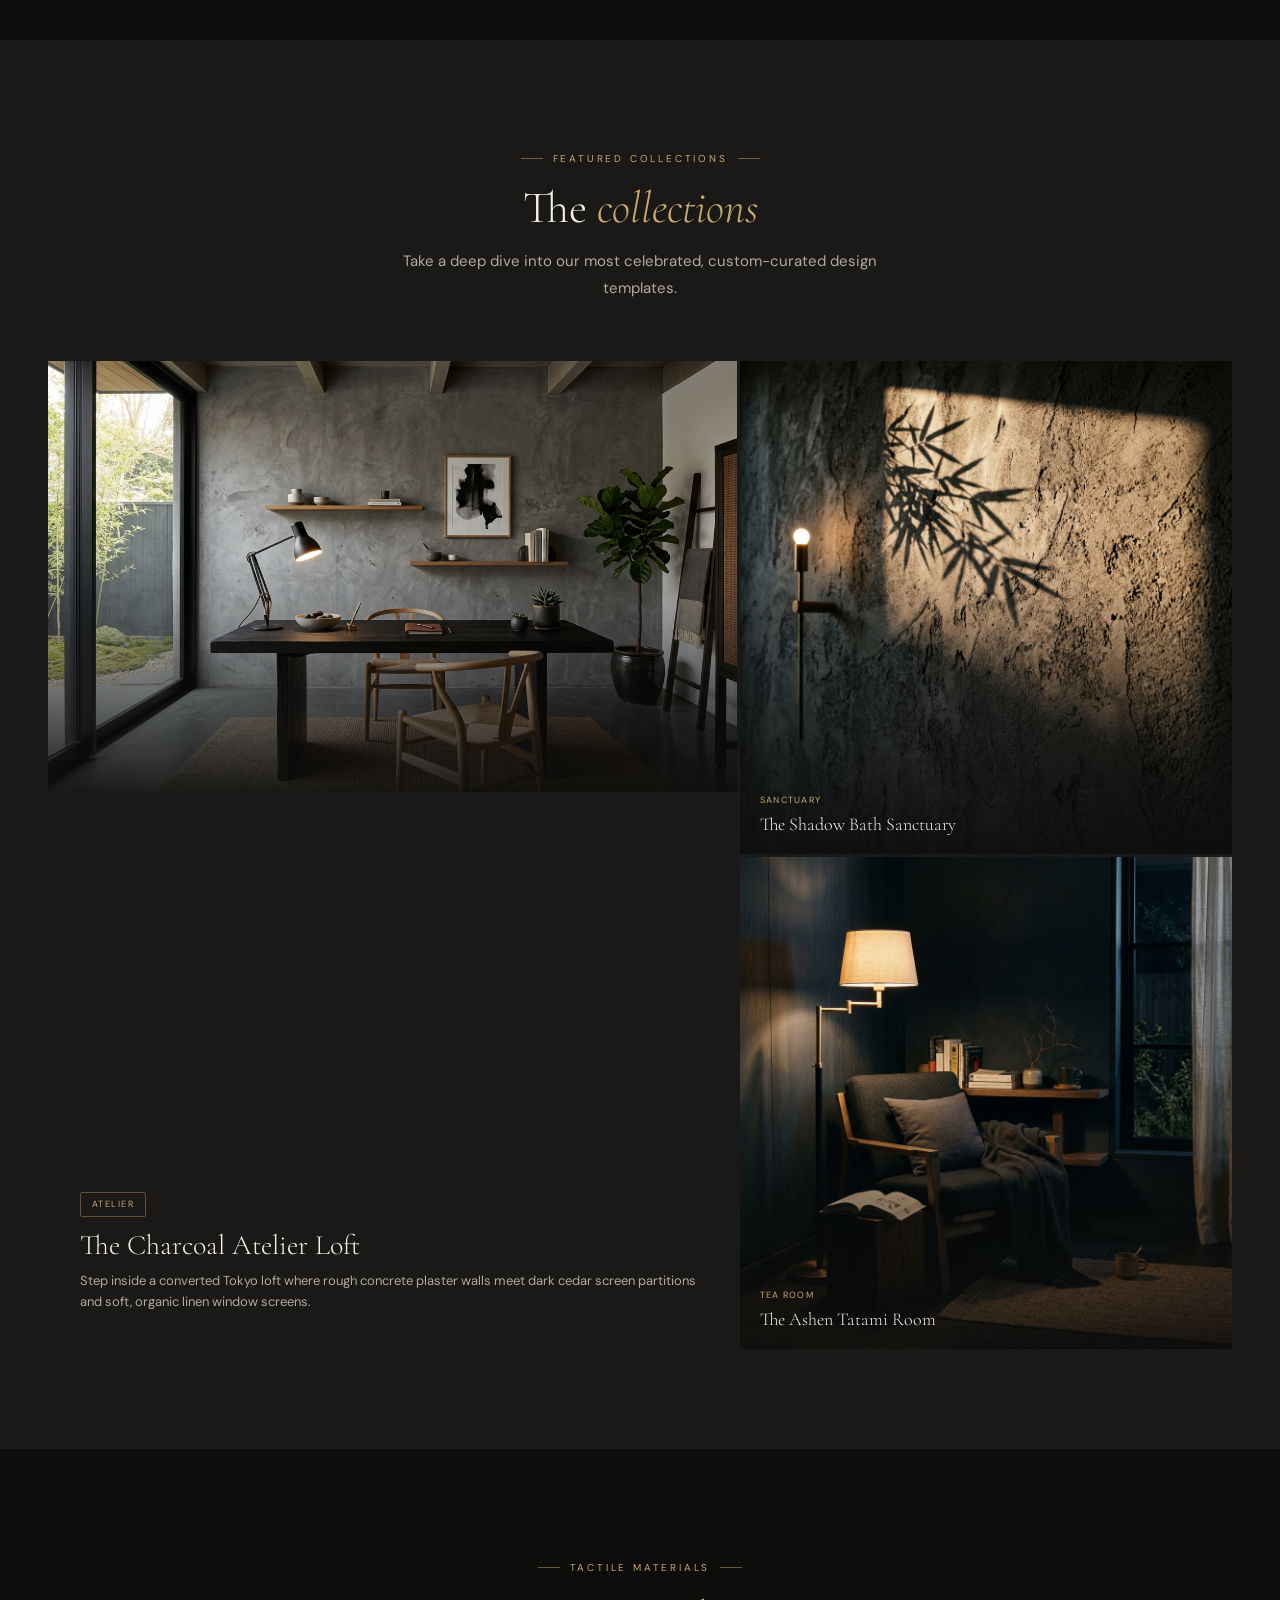
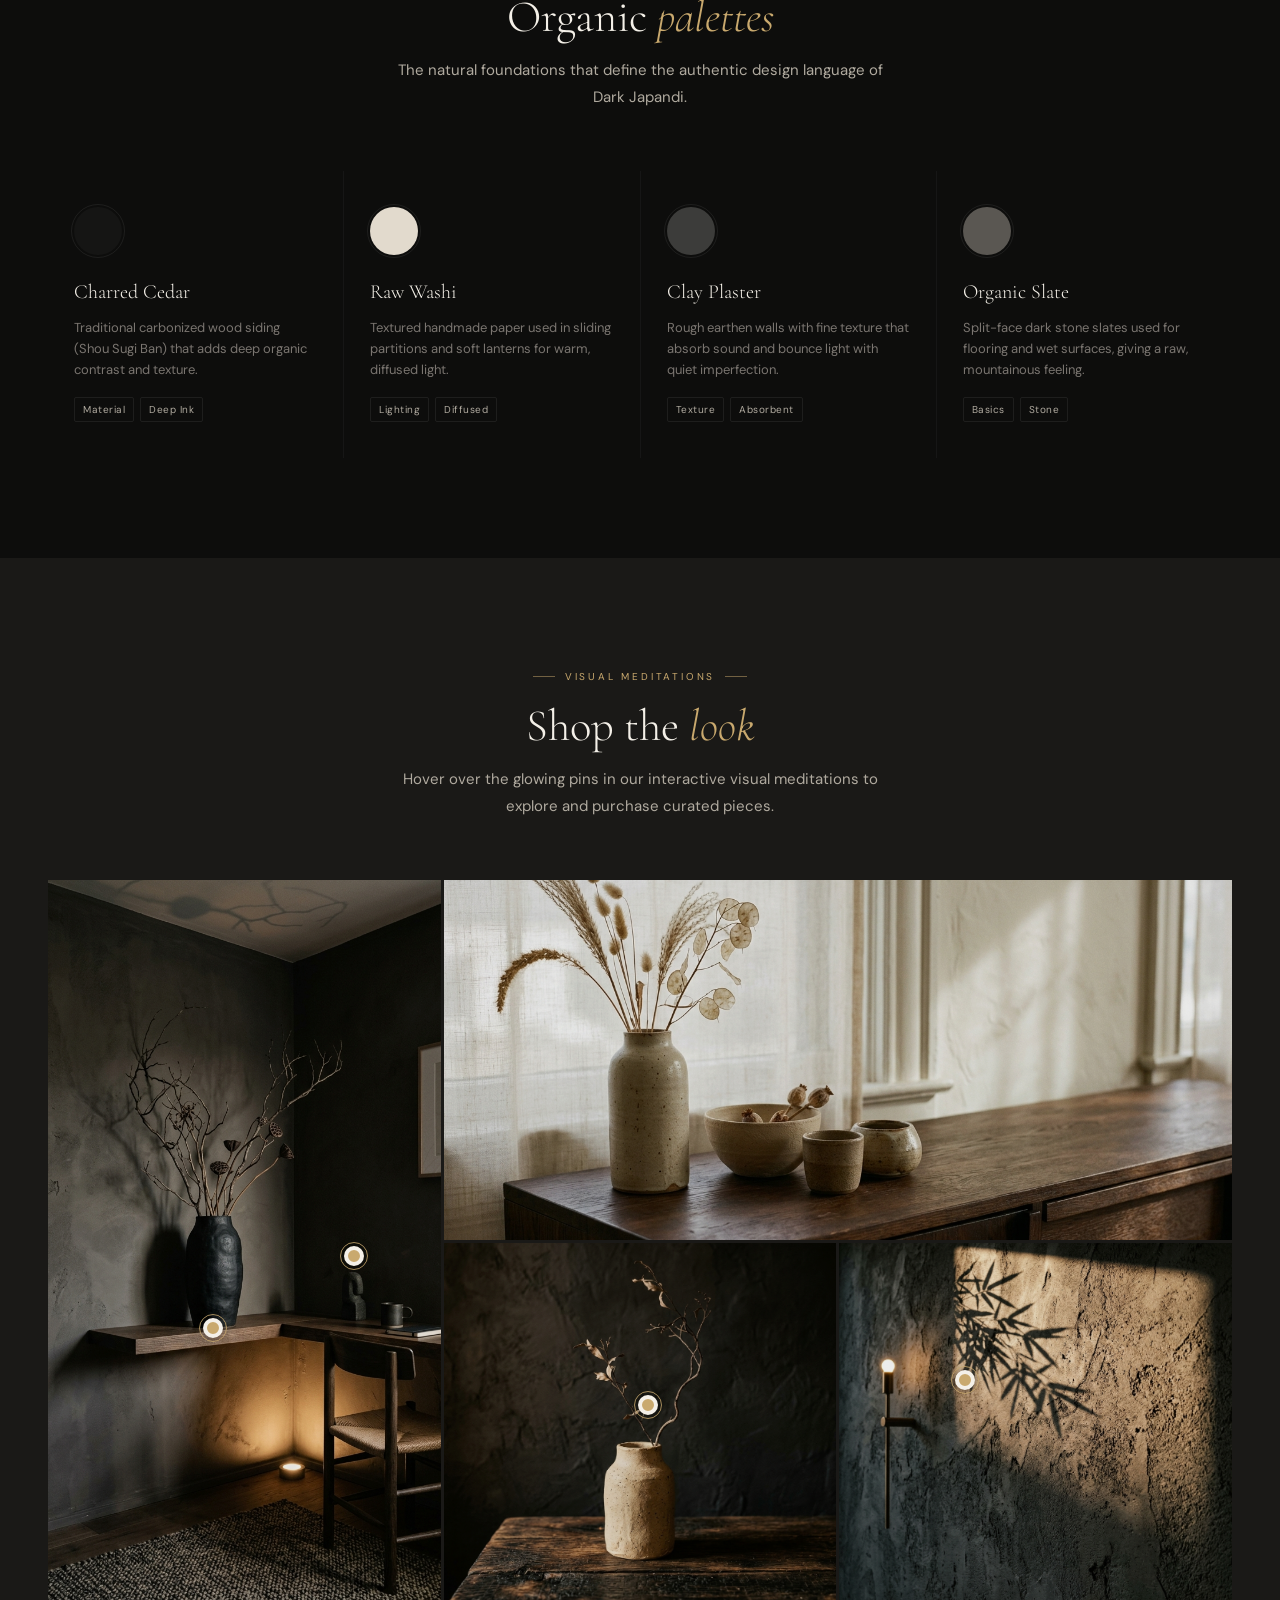
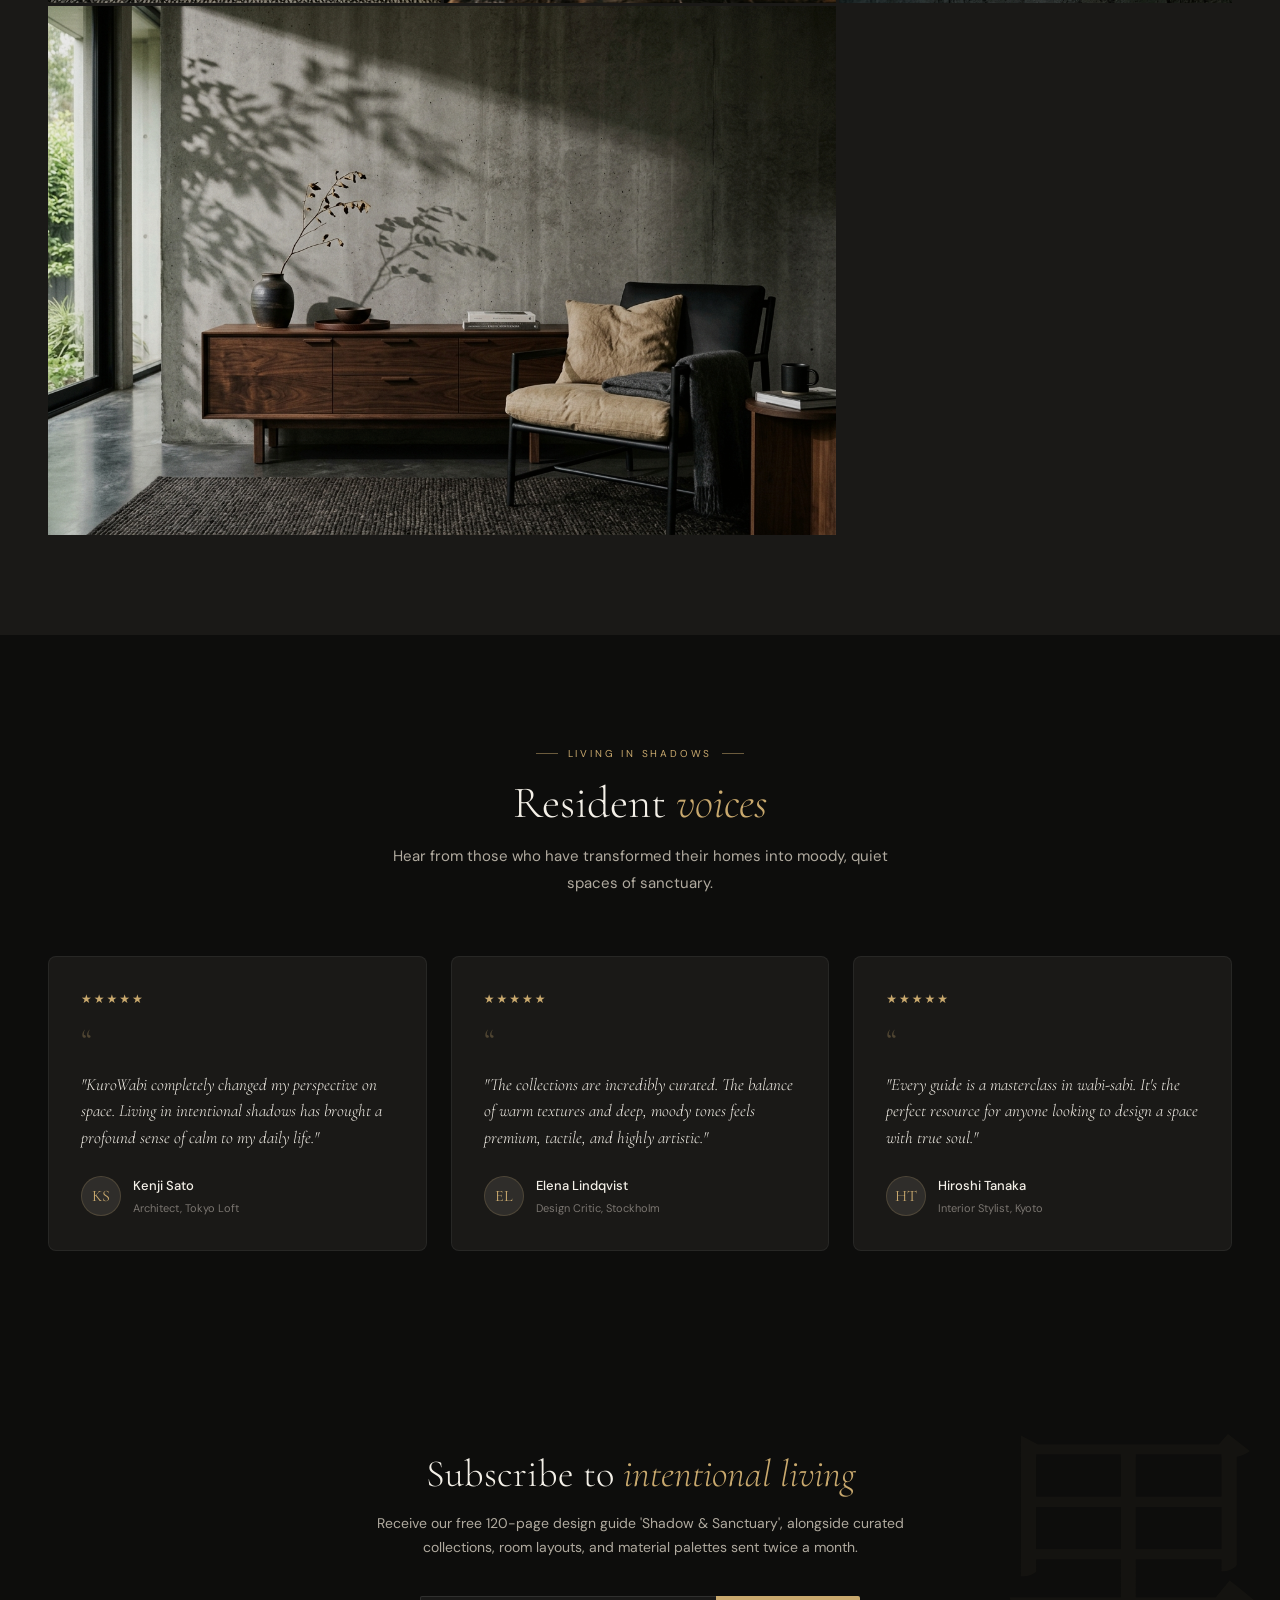
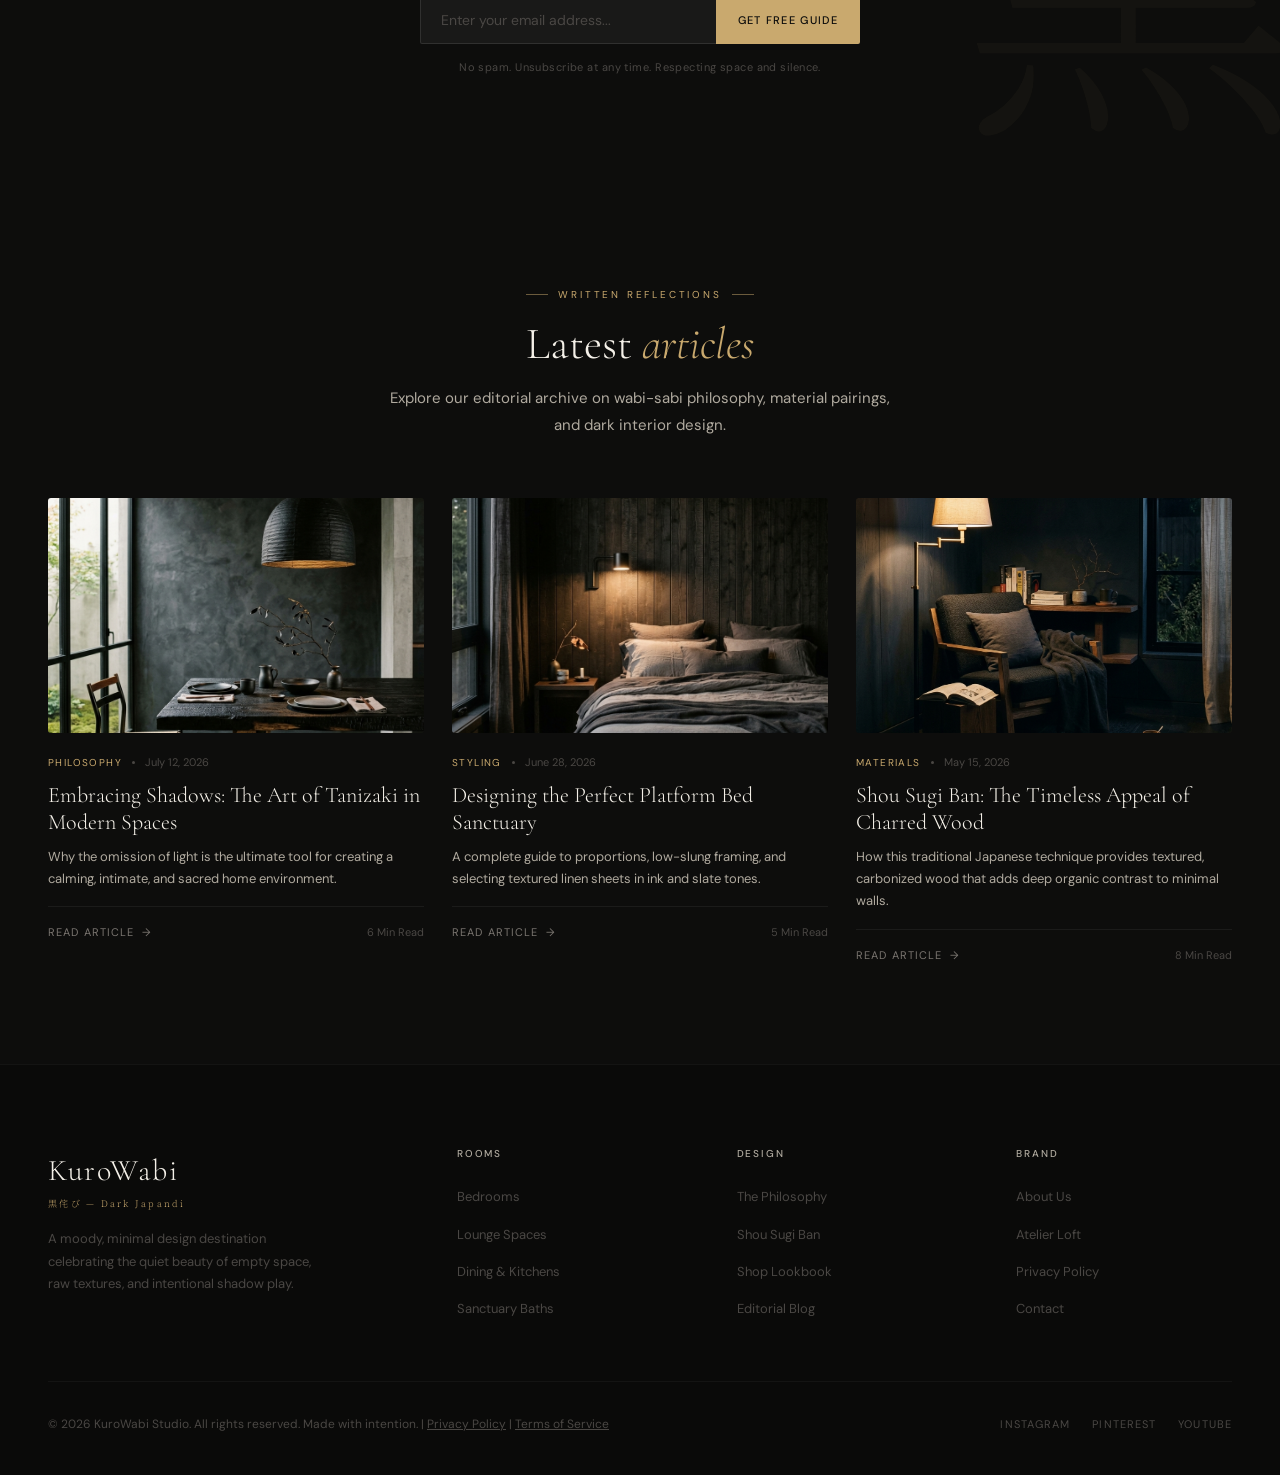
==== commit 092585de: "Fix broken article links and missing pages (create embracing-shadows.html, shou-sugi-ban.html), and " ====
--- a/index.html
+++ b/index.html
@@ -436,7 +436,7 @@
       <p class="ssub">Explore our editorial archive on wabi-sabi philosophy, material pairings, and dark interior design.</p>
     </div>
     <div class="agrid reveal d2">
-      <article class="ac" onclick="location.href='index.html#guide'">
+      <article class="ac" onclick="location.href='embracing-shadows.html'">
         <div class="aimg">
           <div class="aimgi">
             <img src="images/cat_dining.jpg" alt="Article: Embracing Shadows" loading="lazy">
@@ -447,10 +447,10 @@
           <span class="adot"></span>
           <span class="adate"><time datetime="2026-07-12">July 12, 2026</time></span>
         </div>
-        <h3 class="atit">Embracing Shadows: The Art of Tanizaki in Modern Spaces</h3>
+        <h3 class="atit"><a href="embracing-shadows.html">Embracing Shadows: The Art of Tanizaki in Modern Spaces</a></h3>
         <p class="aexc">Why the omission of light is the ultimate tool for creating a calming, intimate, and sacred home environment.</p>
         <div class="aftr">
-          <span class="aread">Read Article &nbsp;→</span>
+          <a href="embracing-shadows.html" class="aread">Read Article &nbsp;→</a>
           <span class="atime">6 Min Read</span>
         </div>
       </article>
@@ -465,14 +465,14 @@
           <span class="adot"></span>
           <span class="adate"><time datetime="2026-06-28">June 28, 2026</time></span>
         </div>
-        <h3 class="atit">Designing the Perfect Platform Bed Sanctuary</h3>
+        <h3 class="atit"><a href="bedroom-guide.html">Designing the Perfect Platform Bed Sanctuary</a></h3>
         <p class="aexc">A complete guide to proportions, low-slung framing, and selecting textured linen sheets in ink and slate tones.</p>
         <div class="aftr">
-          <span class="aread">Read Article &nbsp;→</span>
+          <a href="bedroom-guide.html" class="aread">Read Article &nbsp;→</a>
           <span class="atime">5 Min Read</span>
         </div>
       </article>
-      <article class="ac" onclick="location.href='index.html#guide'">
+      <article class="ac" onclick="location.href='shou-sugi-ban.html'">
         <div class="aimg">
           <div class="aimgi">
             <img src="images/feat_side_2.jpg" alt="Article: Shou Sugi Ban charred wood" loading="lazy">
@@ -483,10 +483,10 @@
           <span class="adot"></span>
           <span class="adate"><time datetime="2026-05-15">May 15, 2026</time></span>
         </div>
-        <h3 class="atit">Shou Sugi Ban: The Timeless Appeal of Charred Wood</h3>
+        <h3 class="atit"><a href="shou-sugi-ban.html">Shou Sugi Ban: The Timeless Appeal of Charred Wood</a></h3>
         <p class="aexc">How this traditional Japanese technique provides textured, carbonized wood that adds deep organic contrast to minimal walls.</p>
         <div class="aftr">
-          <span class="aread">Read Article &nbsp;→</span>
+          <a href="shou-sugi-ban.html" class="aread">Read Article &nbsp;→</a>
           <span class="atime">8 Min Read</span>
         </div>
       </article>
